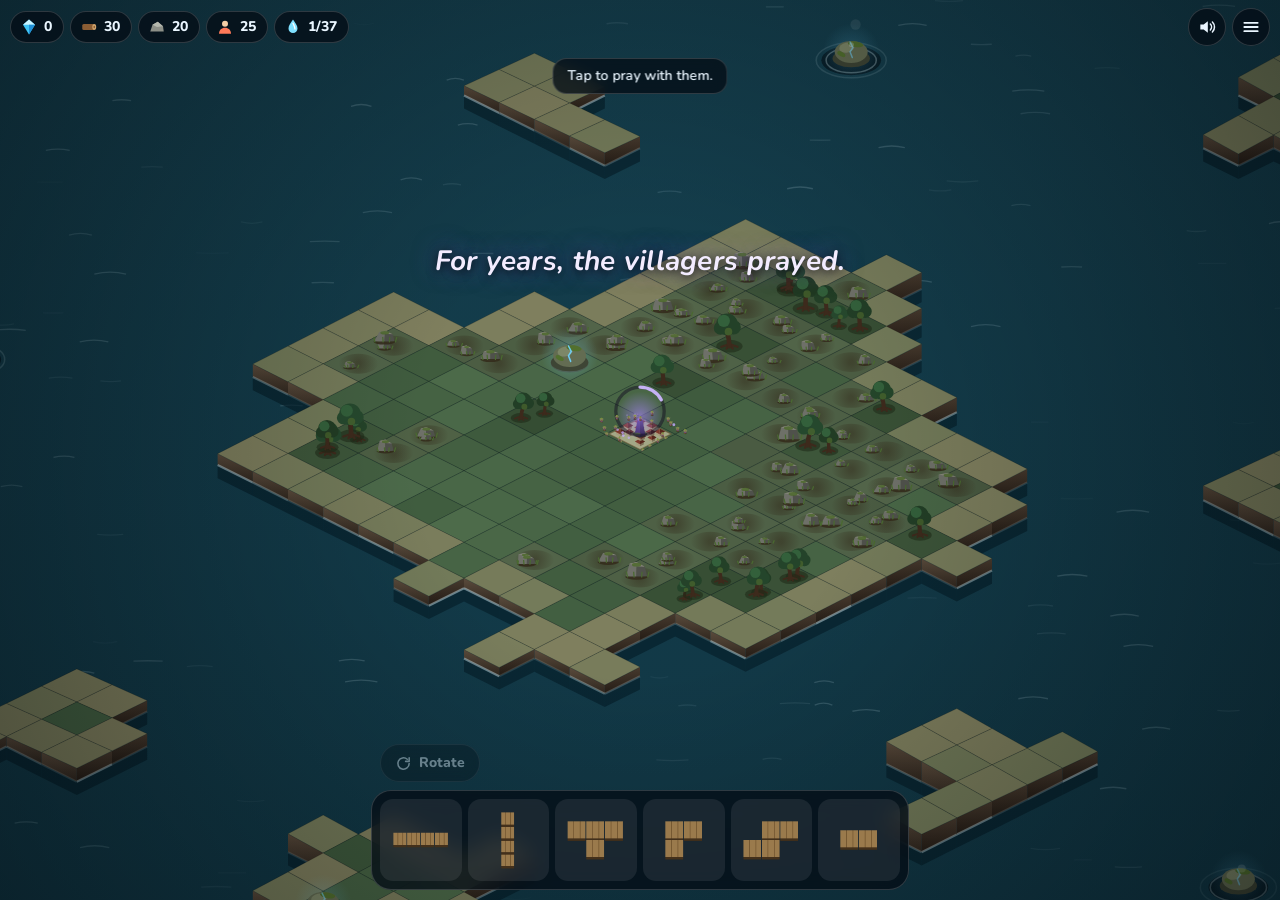
==== driftspan/index.html @ 03afd651 "Add Driftspan at /driftspan/ Adds the game as driftspan/index.html, a card on the hub, the matching " ====
<!DOCTYPE html>
<html lang="en">
<head>
<meta charset="utf-8">
<meta name="viewport" content="width=device-width, initial-scale=1, viewport-fit=cover">
<title>Driftspan</title>
<link rel="preconnect" href="https://fonts.googleapis.com">
<link rel="preconnect" href="https://fonts.gstatic.com" crossorigin>
<link href="https://fonts.googleapis.com/css2?family=Nunito:wght@600;800&display=swap" rel="stylesheet">
<style>
:root{
  --bg:#05121a;
  --glass:rgba(4,14,22,.78);
  --glass-edge:rgba(255,255,255,.16);
  --fg:#eaf6ff;
  --muted:#9fc0d3;
  --accent:#4fb3d6;
  --accent-ink:#04202f;
  --slot:rgba(255,255,255,.08);
  --player:#7448d6;
  box-sizing:border-box;
  padding-top:env(safe-area-inset-top,0px);
  padding-bottom:env(safe-area-inset-bottom,0px);
}
@media (prefers-color-scheme: dark){
  :root:not([data-theme="light"]){
    --bg:#071925;
    --glass:rgba(5,20,32,.74);
    --glass-edge:rgba(255,255,255,.14);
  }
}
:root[data-theme="dark"]{
  --bg:#071925;
  --glass:rgba(5,20,32,.74);
  --glass-edge:rgba(255,255,255,.14);
}
html{height:100%;scroll-padding-top:env(safe-area-inset-top,0px)}
body{
  margin:0;height:100%;background:var(--bg);color:var(--fg);
  font-family:'Nunito',system-ui,-apple-system,'Segoe UI',Roboto,sans-serif;
  font-weight:600;font-size:14px;line-height:1.3;
  overflow:hidden;overscroll-behavior:none;touch-action:none;
  -webkit-user-select:none;user-select:none;-webkit-touch-callout:none;
  -webkit-tap-highlight-color:transparent;
}
#cv{position:fixed;inset:0;width:100%;height:100%;display:block;touch-action:none}
button{font:inherit;color:inherit;cursor:pointer}
svg.ic{width:18px;height:18px;flex:none}

#hud{
  position:fixed;left:0;right:0;top:0;z-index:5;
  padding:calc(env(safe-area-inset-top,0px) + 8px) 10px 0;
  display:flex;gap:6px;align-items:center;pointer-events:none;
}
#hud>*{pointer-events:auto}
.pill{
  display:flex;align-items:center;gap:6px;padding:6px 11px 6px 9px;border-radius:999px;
  background:var(--glass);border:1px solid var(--glass-edge);
  -webkit-backdrop-filter:blur(8px);backdrop-filter:blur(8px);
  font-weight:800;font-variant-numeric:tabular-nums;
}
.spacer{flex:1}
.ib{
  width:38px;height:38px;border-radius:50%;display:grid;place-items:center;padding:0;
  background:var(--glass);border:1px solid var(--glass-edge);
  -webkit-backdrop-filter:blur(8px);backdrop-filter:blur(8px);
}
.ib svg{width:20px;height:20px}

#toast{
  position:fixed;left:50%;top:calc(env(safe-area-inset-top,0px) + 58px);transform:translateX(-50%) translateY(-4px);
  max-width:min(92vw,400px);text-align:center;z-index:6;
  background:var(--glass);border:1px solid var(--glass-edge);border-radius:14px;padding:8px 14px;
  -webkit-backdrop-filter:blur(8px);backdrop-filter:blur(8px);
  opacity:0;transition:opacity .25s,transform .25s;pointer-events:none;
}
#toast.show{opacity:1;transform:translateX(-50%) translateY(0)}
#narr{
  position:fixed;left:50%;top:27%;transform:translate(-50%,6px);width:min(90vw,560px);text-align:center;z-index:6;
  font-size:clamp(19px,4.6vw,28px);font-weight:700;font-style:italic;line-height:1.3;color:#f3ecff;letter-spacing:.01em;
  text-shadow:0 2px 10px rgba(0,0,0,.85),0 0 24px rgba(120,90,220,.55);
  opacity:0;transition:opacity 1s,transform 1s;pointer-events:none;
}
#narr.show{opacity:1;transform:translate(-50%,0)}

#tray{
  position:fixed;left:0;right:0;bottom:0;z-index:5;
  padding:8px 10px calc(env(safe-area-inset-bottom,0px) + 10px);
  display:flex;flex-direction:column;gap:8px;align-items:center;pointer-events:none;
}
#tray>*{pointer-events:auto}
#cmd,.pmenu{display:none;flex-wrap:wrap;justify-content:center;max-width:min(100%,560px);align-items:center;gap:8px;padding:6px 6px 6px 14px;border-radius:999px;
  background:var(--glass);border:1px solid var(--glass-edge);-webkit-backdrop-filter:blur(8px);backdrop-filter:blur(8px)}
#cmd.open,.pmenu.open{display:flex}
.pmenu{border-radius:22px}
.pmenu .who{font-weight:800;margin-right:2px}
.pmenu .btn.primary{background:var(--player);color:#fff}
.pmenu .btn.on{outline:2px solid var(--player)}
#cmd .who{font-weight:800;margin-right:2px}
#cmd .hp{width:54px;height:7px;border-radius:4px;background:rgba(255,255,255,.18);overflow:hidden}
#cmd .hp i{display:block;height:100%;width:100%;background:#7dff9a}
#over{position:fixed;inset:0;z-index:12;display:none;align-items:center;justify-content:center;background:rgba(2,10,16,.62)}
#over.open{display:flex}
#over .card{width:min(92vw,360px);background:#08161f;border:1px solid var(--glass-edge);border-radius:22px;padding:20px;text-align:center}
#over h2{margin:0 0 6px;font-size:22px;font-weight:800}
#over p{color:var(--muted);margin:0 0 16px}
#cmd .btn.primary{background:var(--player);color:#fff}
#actions{display:flex;gap:8px;width:min(100%,520px);justify-content:space-between}
.btn{
  display:inline-flex;align-items:center;gap:7px;padding:9px 14px;border-radius:999px;
  background:var(--glass);border:1px solid var(--glass-edge);font-weight:800;
  -webkit-backdrop-filter:blur(8px);backdrop-filter:blur(8px);
}
.btn.primary{background:var(--accent);color:var(--accent-ink);border-color:transparent}
.btn.dim{opacity:.55}
.btn[disabled]{opacity:.4;cursor:default}
.btn svg{width:17px;height:17px}
#slots{
  display:grid;grid-template-columns:repeat(6,1fr);gap:6px;width:min(100%,520px);padding:8px;
  background:var(--glass);border:1px solid var(--glass-edge);border-radius:20px;
  -webkit-backdrop-filter:blur(10px);backdrop-filter:blur(10px);
}
.slot{
  aspect-ratio:1;border-radius:13px;padding:0;position:relative;
  background:var(--slot);border:2px solid transparent;touch-action:none;
  transition:transform .12s,border-color .12s,background .12s;
}
.slot canvas{width:100%;height:100%;display:block;pointer-events:none}
.slot.sel{border-color:var(--accent);background:rgba(95,214,255,.18);transform:translateY(-4px)}

#menu{
  position:fixed;inset:0;z-index:10;display:none;align-items:center;justify-content:center;
  background:rgba(2,10,16,.58);-webkit-backdrop-filter:blur(4px);backdrop-filter:blur(4px);
}
#menu.open{display:flex}
#menu .card{
  width:min(92vw,380px);max-height:86vh;overflow:auto;touch-action:pan-y;
  background:#08161f;border:1px solid var(--glass-edge);border-radius:22px;padding:18px 18px 16px;
}
#menu h2{margin:0 0 2px;font-size:22px;font-weight:800}
#menu .sub{color:var(--muted);margin:0 0 14px}
#menu .row{display:flex;flex-direction:column;gap:6px;margin-bottom:14px}
#menu label{color:var(--muted)}
.seg{display:flex;gap:4px;background:rgba(255,255,255,.06);padding:3px;border-radius:12px}
.seg button{flex:1;border:0;background:transparent;padding:8px 6px;border-radius:9px;font-weight:800}
.seg button.on{background:var(--accent);color:var(--accent-ink)}
input[type=range]{width:100%;touch-action:pan-x;accent-color:var(--accent)}
#menu .tips{margin:2px 0 14px;color:var(--muted);font-weight:600}
#menu .btns{display:flex;gap:8px;justify-content:flex-end}
@media (prefers-reduced-motion: reduce){
  .slot,#toast,#narr{transition:none}
}
</style>
</head>
<body>
<canvas id="cv"></canvas>

<div id="hud">
  <div class="pill" title="Crystal power: each geyser crystal is worth 200">
    <svg class="ic" viewBox="0 0 24 24"><path d="M12 2l8 7-8 13L4 9z" fill="#3fc4f5"/><path d="M12 2l8 7h-16z" fill="#c9f4ff"/><path d="M12 9l8 0-8 13z" fill="#1f8fd6"/></svg>
    <span id="cNum">0</span>
  </div>
  <div class="pill" title="Wood">
    <svg class="ic" viewBox="0 0 24 24"><rect x="3" y="8" width="16" height="8" rx="2" fill="#8a5d34"/><ellipse cx="19" cy="12" rx="2.6" ry="4" fill="#d1a56d"/><ellipse cx="19" cy="12" rx="1" ry="1.6" fill="#8a5d34"/></svg>
    <span id="woodNum">0</span>
  </div>
  <div class="pill" title="Stone">
    <svg class="ic" viewBox="0 0 24 24"><path d="M3 18l3-9 7-4 7 6 1 7z" fill="#8d9088"/><path d="M6 9l7-4 7 6-8 1z" fill="#b5b8ae"/></svg>
    <span id="stoneNum">0</span>
  </div>
  <div class="pill" title="Villagers">
    <svg class="ic" viewBox="0 0 24 24"><circle cx="12" cy="7.5" r="4" fill="#f6cfa6"/><path d="M4 21c0-5 3.5-8 8-8s8 3 8 8z" fill="#ff7a59"/></svg>
    <span id="wNum">1</span>
  </div>
  <div class="pill" title="Geysers within reach">
    <svg class="ic" viewBox="0 0 24 24"><path d="M12 2c3.2 5 6 8 6 12a6 6 0 01-12 0c0-4 2.8-7 6-12z" fill="#7fe0ff"/><path d="M12 7c1.4 3 2.6 5 2.6 7.5" stroke="#ffffff" stroke-width="1.8" fill="none" stroke-linecap="round"/></svg>
    <span id="iNum">0/0</span>
  </div>
  <div class="spacer"></div>
  <button class="ib" id="sndBtn" aria-label="Sound"></button>
  <button class="ib" id="menuBtn" aria-label="Menu"><svg viewBox="0 0 24 24"><path d="M4 7h16M4 12h16M4 17h16" stroke="currentColor" stroke-width="2.2" stroke-linecap="round" fill="none"/></svg></button>
</div>

<div id="toast"></div>
<div id="narr"></div>

<div id="tray">
  <div id="cmd"><span class="who" id="cmdWho">The Protector</span><span id="cmdHp" class="hp"><i></i></span>
    <button class="btn primary" id="cmdCollect">Collect crystal</button>
    <button class="btn" id="cmdTemple">Build temple</button>
    <button class="btn" id="cmdClose" aria-label="Close">Done</button>
  </div>
  <div id="vmenu" class="pmenu"><span class="who">Village</span>
    <button class="btn primary" id="buildSA">Swamp Automaton
      <svg viewBox="0 0 24 24"><path d="M12 2l8 7-8 13L4 9z" fill="#04202f" opacity=".85"/></svg>
      <span>400</span>
    </button>
    <button class="btn" id="hireBtn">
      Grow village
      <svg viewBox="0 0 24 24"><path d="M12 2l8 7-8 13L4 9z" fill="#04202f" opacity=".85"/></svg>
      <span id="hireCost">10</span>
    </button>
    <button class="btn" id="vClose">Done</button>
  </div>
  <div id="amenu" class="pmenu"><span class="who" id="aWho">Swamp Automaton</span>
    <button class="btn" id="aWood">Cut trees</button>
    <button class="btn" id="aStone">Mine rock</button>
    <button class="btn" id="aCrystal">Mine crystals</button>
    <button class="btn" id="aStop">Stop</button>
    <button class="btn" id="aClose">Done</button>
  </div>
  <div id="actions">
    <button class="btn" id="rotBtn" disabled>
      <svg viewBox="0 0 24 24"><path d="M20 12a8 8 0 11-2.7-6" fill="none" stroke="currentColor" stroke-width="2.2" stroke-linecap="round"/><path d="M20 4v5h-5" fill="none" stroke="currentColor" stroke-width="2.2" stroke-linecap="round" stroke-linejoin="round"/></svg>
      Rotate
    </button>

  </div>
  <div id="slots">
    <button class="slot" data-i="0" aria-label="Bridge piece 1"><canvas width="96" height="96"></canvas></button>
    <button class="slot" data-i="1" aria-label="Bridge piece 2"><canvas width="96" height="96"></canvas></button>
    <button class="slot" data-i="2" aria-label="Bridge piece 3"><canvas width="96" height="96"></canvas></button>
    <button class="slot" data-i="3" aria-label="Bridge piece 4"><canvas width="96" height="96"></canvas></button>
    <button class="slot" data-i="4" aria-label="Bridge piece 5"><canvas width="96" height="96"></canvas></button>
    <button class="slot" data-i="5" aria-label="Bridge piece 6"><canvas width="96" height="96"></canvas></button>
  </div>
</div>

<div id="over"><div class="card"><h2>The Protector has fallen</h2><p>Without their giant, the little village drifts on alone.</p><button class="btn primary" id="overNew">New map</button></div></div>

<div id="menu">
  <div class="card">
    <h2>Driftspan</h2>
    <p class="sub">Working title. A giant guards a tiny village on drifting land.</p>
    <div class="row"><label>Theme</label>
      <div class="seg" id="segTheme"><button data-v="ocean">Ocean</button><button data-v="ice">Ice</button></div>
    </div>
    <div class="row"><label>Bridge decay</label>
      <div class="seg" id="segDecay"><button data-v="off">Off</button><button data-v="gentle">Gentle</button><button data-v="lively">Lively</button></div>
    </div>
    <div class="row"><label>Ambience volume</label><input type="range" id="rAmb" min="0" max="100"></div>
    <div class="row"><label>Effects volume</label><input type="range" id="rSfx" min="0" max="100"></div>
    <p class="tips">Tap The Protector to select him, then tap ground or bridge to walk him there. He commands the tiny villagers: drag bridge pieces within his reach and they build them plank by plank, each plank costing 3 wood and 2 stone. If he falls into the sea he is hurt; lose all his health and he is gone. An island is only yours once a temple stands on it, and a temple can only be raised on the island where the villagers live. Drag a piece onto open water so it touches an island you own, or bridges leading off one. Geysers burst up from the sea; a bridge next to one lets workers collect. Planks on a route from home to a geyser stay in repair. Planks off a route start to crack after about a minute and fall after about five, unless you build onto them; tap a cracked plank to mend it for 100 crystal power. Pinch or scroll to zoom, drag to look around. The game opens with the villagers praying at their obelisk until a Protector rises from the swamp (tap to pray with them). Every geyser starts sealed under stone: stand The Protector beside one and choose Bust open geyser (or press E) and he smashes it free with his spiked club; only then can anyone harvest it. The home geyser is his alone: choose Collect crystal, then carry it back to the village. Each crystal is worth 200 crystal power. Automatons can also be ordered to Mine crystals from any geyser they can reach. Tap the village to build a Swamp Automaton for 400. The villagers bolt it together and three of them crew it; tap it and order it to cut trees or mine rock on land you own. Chopped trees grow back from their stumps; quarried stone is gone for good. Desktop: WASD or the arrow keys walk The Protector, R rotates, 1-6 pick a piece.</p>
    <div class="btns"><button class="btn" id="newMap">New map</button><button class="btn primary" id="closeMenu">Done</button></div>
  </div>
</div>

<script>
(()=>{
'use strict';

/* ============================================================
   Constants & helpers
   ============================================================ */
const TW=64, TH=32, LH=14, BH=11, MW=96, MH=96, NSLOT=6, MAXW=154, LIFT=56;
const DIRS=[[1,0],[-1,0],[0,1],[0,-1]];
const clamp=(v,a,b)=>Math.max(a,Math.min(b,v));
const lerp=(a,b,t)=>a+(b-a)*t;
const rnd=(a,b)=>a+Math.random()*(b-a);
const idx=(x,y)=>y*MW+x;
const inB=(x,y)=>x>=0&&y>=0&&x<MW&&y<MH;
const $=id=>document.getElementById(id);

function mulberry32(a){return function(){a|=0;a=a+0x6D2B79F5|0;let t=Math.imul(a^a>>>15,1|a);t=t+Math.imul(t^t>>>7,61|t)^t;return((t^t>>>14)>>>0)/4294967296;};}
function hash(x,y,s){let h=(Math.imul(x+1,374761393)+Math.imul(y+7,668265263)+Math.imul((s|0)+13,2147483629))|0;h=Math.imul(h^(h>>>13),1274126177);h^=h>>>16;return(h>>>0)/4294967296;}

const hexCache={};
function hex(c){if(hexCache[c])return hexCache[c];if(c[0]==='r'){const m=c.match(/\d+/g);return(hexCache[c]=[+m[0],+m[1],+m[2]]);}const n=parseInt(c.slice(1),16);return(hexCache[c]=[(n>>16)&255,(n>>8)&255,n&255]);}
function mixc(a,b,t){const A=hex(a),B=hex(b);return 'rgb('+Math.round(lerp(A[0],B[0],t))+','+Math.round(lerp(A[1],B[1],t))+','+Math.round(lerp(A[2],B[2],t))+')';}

const store={
  get(k,d){try{const v=localStorage.getItem('driftspan:'+k);return v===null?d:JSON.parse(v);}catch(e){return d;}},
  set(k,v){try{localStorage.setItem('driftspan:'+k,JSON.stringify(v));}catch(e){}}
};

/* ============================================================
   Themes (pure data: add a theme by adding an entry here)
   ============================================================ */
const THEMES={
  ocean:{
    id:'ocean',
    bg:['#0a1d28','#03090e'],
    water:['#1a4a5a','#0d2f3c'], slab:['#0c3242','#051821'],
    waves:'wave', waveColor:'190,220,230', foam:'200,225,232', hint:'200,225,232',
    landA:'#4d6b4a', landB:'#3e5a3d', shore:'#8c8463', grid:'rgba(0,0,0,.16)',
    cliffL:'#5a4b3c', cliffLd:'#2f261e', cliffR:'#473a2e', cliffRd:'#241c15',
    deep:'rgba(6,30,40,.65)',
    bridge:'#9a7a4c', bridgeDark:'#5f4628', bridgeSide:'#43301b', rope:'#b9ae92',
    worker:'#7d5d36', accent:'#7f9a3f', skin:'#b39a74',
    crystal:['#d9fcff','#58d6ff','#1f8fd6'], glow:'110,210,255', jet:'210,236,245', hole:'rgba(2,14,22,.6)',
    hutWall:'#a99a7c', hutWallD:'#7c6f57', roof:'#7d3a2c', roofD:'#56261c',
    decor:'tree', leaf:'#264a2e', leaf2:'#33603b', trunk:'#3d2a1c',
    whale:true, decayMul:1,
    audio:{wind:.10,windF:420,whistle:.016,water:.10,
      call:{wave:'sine',fMin:150,fMax:380,peak:.16,dur:[1.8,3.6],gap:[34,70],lp:1100},
      creak:'wood'}
  },
  ice:{
    id:'ice',
    bg:['#3a4a56','#121a21'],
    water:['#7f98a6','#5b7584'], slab:['#4b6575','#273a46'],
    waves:'crack', waveColor:'40,62,78', foam:'205,220,228', hint:'20,40,55',
    landA:'#c3cfd6', landB:'#b2c0c9', shore:'#93a7b4', grid:'rgba(30,50,65,.18)',
    cliffL:'#7e98a8', cliffLd:'#4a6474', cliffR:'#6a8494', cliffRd:'#3a5262',
    deep:'rgba(60,85,100,.6)',
    bridge:'#7a5c42', bridgeDark:'#4a3727', bridgeSide:'#33251a', rope:'#cfc8b8',
    worker:'#7d5d36', accent:'#7f9a3f', skin:'#b39a74',
    crystal:['#ffe8ff','#e07bff','#9440d8'], glow:'232,150,255', jet:'250,238,255', hole:'rgba(40,100,150,.5)',
    hutWall:'#a2815d', hutWallD:'#7c5f42', roof:'#f2f8fb', roofD:'#c5dbe8',
    decor:'pine', leaf:'#2f7d74', leaf2:'#eef7fb', trunk:'#6b4a33',
    whale:false, decayMul:.7,
    audio:{wind:.17,windF:700,whistle:.04,water:.015,
      call:{wave:'triangle',fMin:46,fMax:96,peak:.22,dur:[3,5.5],gap:[28,60],lp:320},
      creak:'crack'}
  }
};

/* ============================================================
   Settings
   ============================================================ */
const S={
  theme:store.get('theme','ocean'),
  decay:store.get('decay','gentle'),
  amb:store.get('amb',.8),
  sfx:store.get('sfx',.8),
  muted:store.get('muted',false)
};
if(!THEMES[S.theme])S.theme='ocean';
if(['off','gentle','lively'].indexOf(S.decay)<0)S.decay='gentle';
let T=THEMES[S.theme];

/* ============================================================
   Audio
   ============================================================ */
const AU={
  ctx:null, ok:false, last:{},
  init(){
    if(this.ctx){ if(this.ctx.state==='suspended'){try{this.ctx.resume();}catch(e){}} return; }
    const AC=window.AudioContext||window.webkitAudioContext; if(!AC)return;
    try{
      const c=this.ctx=new AC();
      this.master=c.createGain(); this.master.gain.value=S.muted?0:1; this.master.connect(c.destination);
      const comp=c.createDynamicsCompressor(); comp.threshold.value=-16; comp.ratio.value=4; comp.connect(this.master);
      this.out=comp;
      this.verbIn=c.createGain(); this.verbIn.gain.value=1;
      this.verb=c.createConvolver(); this.verb.buffer=this.impulse(3.2,2.6);
      const vg=c.createGain(); vg.gain.value=.7; this.verbIn.connect(this.verb); this.verb.connect(vg); vg.connect(this.out);
      this.amb=c.createGain(); this.amb.gain.value=S.amb; this.amb.connect(this.out);
      const as=c.createGain(); as.gain.value=.3; this.amb.connect(as); as.connect(this.verbIn);
      this.sfx=c.createGain(); this.sfx.gain.value=S.sfx; this.sfx.connect(this.out);
      this.sfxW=c.createGain(); this.sfxW.gain.value=S.sfx; this.sfxW.connect(this.verbIn);
      this.callOut=c.createGain(); this.callOut.gain.value=1; this.callOut.connect(this.amb);
      const wb=c.createGain(); wb.gain.value=1.1; this.callOut.connect(wb); wb.connect(this.verbIn);
      this.noiseBuf=this.makeNoise();
      this.buildAmbience();
      this.ok=true;
      this.applyTheme();
      this.gustLoop();
    }catch(e){ console.warn('audio init failed',e); this.ok=false; }
  },
  impulse(sec,decay){const c=this.ctx,len=Math.floor(c.sampleRate*sec),b=c.createBuffer(2,len,c.sampleRate);for(let ch=0;ch<2;ch++){const d=b.getChannelData(ch);for(let i=0;i<len;i++)d[i]=(Math.random()*2-1)*Math.pow(1-i/len,decay);}return b;},
  makeNoise(){const c=this.ctx,len=Math.floor(c.sampleRate*3),b=c.createBuffer(1,len,c.sampleRate),d=b.getChannelData(0);for(let i=0;i<len;i++)d[i]=Math.random()*2-1;return b;},
  noiseSrc(){const s=this.ctx.createBufferSource();s.buffer=this.noiseBuf;s.loop=true;s.start(0,Math.random()*2);return s;},
  lfo(rate,param){const c=this.ctx,o=c.createOscillator(),g=c.createGain();o.frequency.value=rate;g.gain.value=0;o.connect(g);g.connect(param);o.start();return g;},
  buildAmbience(){
    const c=this.ctx;
    const nL=this.noiseSrc(), fL=c.createBiquadFilter(); fL.type='bandpass'; fL.frequency.value=420; fL.Q.value=.7;
    const gL=c.createGain(); gL.gain.value=0; const gust=c.createGain(); gust.gain.value=1;
    nL.connect(fL); fL.connect(gL); gL.connect(gust);
    let pan=null; if(c.createStereoPanner){pan=c.createStereoPanner(); gust.connect(pan); pan.connect(this.amb);} else gust.connect(this.amb);
    const nH=this.noiseSrc(), fH=c.createBiquadFilter(); fH.type='bandpass'; fH.frequency.value=1500; fH.Q.value=9;
    const gH=c.createGain(); gH.gain.value=0; nH.connect(fH); fH.connect(gH); gH.connect(this.amb);
    const nW=this.noiseSrc(), fW=c.createBiquadFilter(); fW.type='lowpass'; fW.frequency.value=650;
    const gW=c.createGain(); gW.gain.value=0; nW.connect(fW); fW.connect(gW); gW.connect(this.amb);
    this.w={fL,gL,gust,fH,gH,gW,
      fLd:this.lfo(.07,fL.frequency), gLd:this.lfo(.11,gL.gain),
      fHd:this.lfo(.09,fH.frequency), gHd:this.lfo(.06,gH.gain),
      gWd:this.lfo(.21,gW.gain)};
    if(pan){const pl=this.lfo(.05,pan.pan);pl.gain.value=.5;}
  },
  applyTheme(){
    if(!this.ok)return; const a=T.audio,t=this.ctx.currentTime,w=this.w;
    w.gL.gain.setTargetAtTime(a.wind,t,1.5); w.gLd.gain.setTargetAtTime(a.wind*.55,t,1.5);
    w.fL.frequency.setTargetAtTime(a.windF,t,1.5); w.fLd.gain.setTargetAtTime(a.windF*.5,t,1.5);
    w.gH.gain.setTargetAtTime(a.whistle,t,1.5); w.gHd.gain.setTargetAtTime(a.whistle*.7,t,1.5); w.fHd.gain.setTargetAtTime(500,t,1.5);
    w.gW.gain.setTargetAtTime(a.water,t,1.5); w.gWd.gain.setTargetAtTime(a.water*.6,t,1.5);
  },
  gustLoop(){
    if(!this.ok)return; const t=this.ctx.currentTime,g=this.w.gust.gain;
    g.cancelScheduledValues(t); g.setTargetAtTime(1.4+Math.random()*1.3,t,1.4); g.setTargetAtTime(1,t+3+Math.random()*3,2);
    setTimeout(()=>this.gustLoop(),(7+Math.random()*9)*1000);
  },
  setVolumes(){ if(!this.ok)return; const t=this.ctx.currentTime; this.amb.gain.setTargetAtTime(S.amb,t,.1); this.sfx.gain.setTargetAtTime(S.sfx,t,.1); this.sfxW.gain.setTargetAtTime(S.sfx,t,.1); },
  setMuted(m){ if(!this.ok)return; this.master.gain.setTargetAtTime(m?0:1,this.ctx.currentTime,.08); },
  can(name,gap){const n=performance.now();if(this.last[name]&&n-this.last[name]<gap)return false;this.last[name]=n;return true;},
  route(n,wet,pan){
    const c=this.ctx; let tail=n;
    if(pan&&c.createStereoPanner){const p=c.createStereoPanner();p.pan.value=clamp(pan,-1,1);n.connect(p);tail=p;}
    tail.connect(this.sfx);
    if(wet>0){const w=c.createGain();w.gain.value=wet;tail.connect(w);w.connect(this.sfxW);}
  },
  tone(f,dur,o){
    if(!this.ok||S.muted)return; o=o||{};
    const c=this.ctx,t=c.currentTime+(o.delay||0),vol=o.vol==null?.1:o.vol;
    const osc=c.createOscillator(); osc.type=o.type||'sine'; osc.frequency.setValueAtTime(f,t);
    if(o.glide)osc.frequency.exponentialRampToValueAtTime(Math.max(20,f*o.glide),t+dur);
    const g=c.createGain(); g.gain.setValueAtTime(.0001,t); g.gain.linearRampToValueAtTime(vol,t+(o.attack||.005)); g.gain.exponentialRampToValueAtTime(.0001,t+dur);
    osc.connect(g);
    if(o.partial){const o2=c.createOscillator(),g2=c.createGain();o2.frequency.setValueAtTime(f*2.76,t);g2.gain.value=o.partial;o2.connect(g2);g2.connect(g);o2.start(t);o2.stop(t+dur+.05);}
    this.route(g,o.wet==null?.3:o.wet,o.pan||0); osc.start(t); osc.stop(t+dur+.05);
  },
  burst(o){
    if(!this.ok||S.muted)return;
    const c=this.ctx,t=c.currentTime+(o.delay||0),dur=o.dur||.2,fr=o.freq||800;
    const s=c.createBufferSource(); s.buffer=this.noiseBuf;
    const f=c.createBiquadFilter(); f.type=o.type||'lowpass'; f.frequency.setValueAtTime(fr,t);
    if(o.sweep)f.frequency.exponentialRampToValueAtTime(Math.max(40,fr*o.sweep),t+dur);
    f.Q.value=o.q||.8;
    const g=c.createGain(); g.gain.setValueAtTime(.0001,t); g.gain.linearRampToValueAtTime(o.vol||.1,t+Math.min(.02,dur*.2)); g.gain.exponentialRampToValueAtTime(.0001,t+dur);
    s.connect(f); f.connect(g); this.route(g,o.wet==null?.2:o.wet,o.pan||0); s.start(t,Math.random()*2); s.stop(t+dur+.05);
  },
  creak(pan,vol){
    if(!this.ok||S.muted||!this.can('creak',160))return; vol=vol||.12;
    if(T.audio.creak==='crack'){
      this.burst({dur:.05,freq:3200,type:'highpass',vol:vol*1.1,wet:.3,pan});
      this.tone(1900,.09,{type:'triangle',vol:vol*.6,glide:.35,pan,wet:.3});
      this.tone(520,.35,{type:'sawtooth',vol:vol*.25,glide:.7,pan,wet:.3,delay:.05});
      return;
    }
    const c=this.ctx,t=c.currentTime,dur=.35+Math.random()*.5;
    const o=c.createOscillator(); o.type='sawtooth'; const f=55+Math.random()*60; o.frequency.setValueAtTime(f,t);
    for(let k=1;k<=6;k++)o.frequency.linearRampToValueAtTime(f*(.7+Math.random()*.9),t+dur*k/6);
    const am=c.createGain(); am.gain.value=.5;
    const lf=c.createOscillator(),lg=c.createGain(); lf.type='square'; lf.frequency.value=14+Math.random()*26; lg.gain.value=.5; lf.connect(lg); lg.connect(am.gain);
    const bp=c.createBiquadFilter(); bp.type='bandpass'; bp.frequency.value=300+Math.random()*500; bp.Q.value=5+Math.random()*5;
    const env=c.createGain(); env.gain.setValueAtTime(.0001,t); env.gain.linearRampToValueAtTime(vol,t+dur*.2); env.gain.linearRampToValueAtTime(.0001,t+dur);
    o.connect(am); am.connect(bp); bp.connect(env); this.route(env,.25,pan);
    o.start(t); lf.start(t); o.stop(t+dur+.05); lf.stop(t+dur+.05);
  },
  snap(pan){
    this.burst({dur:.28,freq:1500,type:'bandpass',q:1.2,vol:.2,pan});
    this.tone(210,.22,{type:'sawtooth',vol:.07,glide:.5,pan});
    this.burst({dur:.7,freq:2400,type:'bandpass',q:.6,sweep:.2,vol:.13,wet:.4,delay:.32,pan});
  },
  geyser(pan,vol){ if(!this.ok||S.muted||!this.can('geyser',300))return; this.burst({dur:1.1,freq:500,type:'bandpass',q:.7,sweep:3,vol:vol||.07,wet:.4,pan}); this.tone(110,.9,{type:'sine',vol:(vol||.07)*.7,glide:1.6,wet:.3,pan}); },
  /* swamp robot voice: iron clanks, squelching feet, wet servos, steam, bubbling bleeps */
  clank(pan,vol){vol=vol||.07;this.tone(1180+Math.random()*300,.18,{type:'triangle',vol,partial:.5,wet:.35,pan});this.burst({dur:.05,freq:2600,type:'bandpass',q:2,vol:vol*.8,pan});},
  saStep(pan){if(!this.ok||S.muted)return;this.tone(62,.28,{vol:.2,glide:.55,wet:.15,pan});this.clank(pan,.045);
    this.burst({dur:.22,freq:520,type:'lowpass',sweep:.3,vol:.08,pan,delay:.04});this.tone(170+Math.random()*40,.12,{vol:.05,glide:.4,pan,delay:.07});},
  servo(pan){if(!this.ok||S.muted||!this.can('servo',200))return;this.tone(150,.32,{type:'sawtooth',vol:.045,glide:2.1,pan,wet:.2});this.tone(300,.18,{type:'square',vol:.02,glide:1.5,pan,delay:.06});},
  saSaw(pan){if(!this.ok||S.muted)return;this.tone(95,.3,{type:'sawtooth',vol:.06,glide:1.15,pan,wet:.15});this.burst({dur:.3,freq:3400,type:'bandpass',q:3,vol:.05,pan});this.tone(720,.12,{type:'square',vol:.012,glide:.8,pan});},
  saDrill(pan){if(!this.ok||S.muted)return;this.clank(pan,.07);this.burst({dur:.16,freq:900,type:'bandpass',q:1.2,vol:.09,pan,delay:.02});this.tone(70,.14,{vol:.12,glide:.6,pan});},
  saHiss(pan){if(!this.ok||S.muted)return;this.burst({dur:.9,freq:5200,type:'highpass',vol:.07,wet:.3,pan});for(let k=0;k<3;k++)this.tone(90+Math.random()*60,.16,{vol:.06,glide:1.8,pan,delay:.2+k*.13});this.clank(pan,.05);},
  saIdle(pan){if(!this.ok||S.muted)return;const n=[523,392,659,440];for(let k=0;k<2+(Math.random()*2|0);k++)this.tone(n[(Math.random()*4)|0],.09,{type:'square',vol:.018,pan,delay:k*.11,wet:.25});this.tone(80,.3,{vol:.05,glide:1.7,pan,delay:.3});},
  saBoot(pan){if(!this.ok||S.muted)return;this.tone(70,1.1,{type:'sawtooth',vol:.06,glide:6,pan,wet:.3});this.tone(660,.12,{type:'square',vol:.025,pan,delay:1});this.tone(880,.16,{type:'square',vol:.025,pan,delay:1.12});this.saHiss(pan);},
  timber(pan){this.creak(pan,.14);this.tone(110,.5,{vol:.16,glide:.5,pan,delay:.35});this.burst({dur:.5,freq:700,vol:.1,pan,delay:.38});},
  chant(f){ if(!this.ok||S.muted||!this.can('chant',300))return; const b=[98,110,123,147][(Math.random()*4)|0]; this.tone(b,1.5,{type:'triangle',vol:.03+.05*f,attack:.35,wet:.6}); this.tone(b*1.5,1.5,{type:'sine',vol:.02+.035*f,attack:.45,wet:.6}); },
  rise(){ if(!this.ok||S.muted)return; this.tone(55,2.6,{type:'sawtooth',vol:.11,glide:.5,attack:.1,wet:.5}); this.burst({dur:2,freq:280,type:'lowpass',vol:.3,wet:.5}); this.tone(82,2,{type:'sine',vol:.16,glide:.6,wet:.45,delay:.25}); this.tone(41,1.6,{type:'square',vol:.04,glide:.8,wet:.4,delay:1.4}); },
  smash(pan){ if(!this.ok||S.muted)return; this.tone(68,.4,{vol:.3,glide:.4,wet:.2,pan}); this.burst({dur:.28,freq:650,type:'lowpass',vol:.3,wet:.25,pan}); this.burst({dur:.14,freq:2600,type:'bandpass',vol:.09,delay:.03,pan}); },
  unseal(pan){ if(!this.ok||S.muted)return; this.burst({dur:1.8,freq:600,type:'bandpass',q:.6,sweep:4,vol:.22,wet:.5,pan}); this.tone(90,1.3,{type:'sine',vol:.14,glide:1.8,wet:.4,pan}); this.tone(990,.8,{type:'triangle',vol:.05,delay:.3,wet:.5}); },
  thunk(){ this.tone(150,.2,{vol:.24,glide:.4,wet:.15}); this.burst({dur:.08,freq:900,vol:.08}); this.tone(540,.06,{type:'triangle',vol:.05,delay:.01}); },
  tink(pan){ if(!this.can('tink',70))return; const n=[784,880,988,1175,1319,1568]; this.tone(n[Math.floor(Math.random()*n.length)],.5,{vol:.045,partial:.35,wet:.45,pan}); },
  chime(big){ if(!this.can('chime',180)&&!big)return; this.tone(660,.5,{type:'triangle',vol:.07}); this.tone(990,.7,{type:'triangle',vol:.07,delay:.09}); if(big)this.tone(1320,.9,{type:'triangle',vol:.07,delay:.2}); },
  link(){ [523,659,784,1047].forEach((f,i)=>this.tone(f,.8,{type:'triangle',vol:.07,delay:i*.11,wet:.5})); },
  bonk(){ this.tone(120,.16,{type:'triangle',vol:.1,glide:.7}); },
  select(){ this.tone(520,.08,{type:'triangle',vol:.04,wet:.1}); },
  rot(){ this.tone(700,.06,{type:'triangle',vol:.04,wet:.1}); },
  mend(){ [0,.11,.22].forEach(d=>{this.tone(880,.08,{type:'square',vol:.03,delay:d,wet:.1});this.burst({dur:.05,freq:1800,type:'bandpass',vol:.05,delay:d});}); },
  call(){
    if(!this.ok||S.muted)return;
    const c=this.ctx,A=T.audio.call; let t=c.currentTime+.1; const count=2+Math.floor(Math.random()*3);
    const lp=c.createBiquadFilter(); lp.type='lowpass'; lp.frequency.value=A.lp;
    const bus=c.createGain(); lp.connect(bus);
    if(c.createStereoPanner){const p=c.createStereoPanner();p.pan.value=Math.random()*1.4-.7;bus.connect(p);p.connect(this.callOut);} else bus.connect(this.callOut);
    for(let i=0;i<count;i++){
      const dur=lerp(A.dur[0],A.dur[1],Math.random()), f0=lerp(A.fMin,A.fMax,Math.random()), f1=f0*(.55+Math.random());
      const o=c.createOscillator(); o.type=A.wave; o.frequency.setValueAtTime(f0,t);
      o.frequency.exponentialRampToValueAtTime(Math.max(20,f1),t+dur*.55); o.frequency.exponentialRampToValueAtTime(Math.max(20,f0*.8),t+dur);
      const vib=c.createOscillator(),vg=c.createGain(); vib.frequency.value=4+Math.random()*3; vg.gain.value=f0*.015; vib.connect(vg); vg.connect(o.frequency);
      const o2=c.createOscillator(),g2=c.createGain(); o2.type='sine'; o2.frequency.setValueAtTime(f0*2,t);
      o2.frequency.exponentialRampToValueAtTime(Math.max(20,f1*2),t+dur*.55); o2.frequency.exponentialRampToValueAtTime(Math.max(20,f0*1.6),t+dur); g2.gain.value=.3;
      const env=c.createGain(); env.gain.setValueAtTime(.0001,t); env.gain.linearRampToValueAtTime(A.peak,t+dur*.3); env.gain.linearRampToValueAtTime(.0001,t+dur);
      o.connect(env); o2.connect(g2); g2.connect(env); env.connect(lp);
      [o,o2,vib].forEach(nd=>{nd.start(t);nd.stop(t+dur+.1);});
      t+=dur*.72+Math.random()*.5;
    }
  }
};

/* ============================================================
   Pieces (Tetris-style bridge shapes)
   ============================================================ */
const SHAPES={
  I4:[[0,0],[1,0],[2,0],[3,0]], I3:[[0,0],[1,0],[2,0]], I2:[[0,0],[1,0]], I1:[[0,0]],
  O:[[0,0],[1,0],[0,1],[1,1]], T:[[0,0],[1,0],[2,0],[1,1]],
  L:[[0,0],[0,1],[0,2],[1,2]], J:[[1,0],[1,1],[1,2],[0,2]],
  S:[[1,0],[2,0],[0,1],[1,1]], Z:[[0,0],[1,0],[1,1],[2,1]], C3:[[0,0],[0,1],[1,1]]
};
const WTS={I4:3,I3:3,I2:2,I1:.6,O:1,T:2,L:3,J:3,S:1.5,Z:1.5,C3:2};
function normalize(cells){let mx=1e9,my=1e9;for(const c of cells){mx=Math.min(mx,c[0]);my=Math.min(my,c[1]);}return cells.map(c=>[c[0]-mx,c[1]-my]);}
function rot(cells){return normalize(cells.map(c=>[-c[1],c[0]]));}
function bounds(cells){let w=0,h=0;for(const c of cells){w=Math.max(w,c[0]+1);h=Math.max(h,c[1]+1);}return{w,h};}
function mkPiece(key){let cells=SHAPES[key].map(c=>c.slice());for(let r=Math.floor(Math.random()*4);r>0;r--)cells=rot(cells);return{key,cells:normalize(cells)};}
function randPiece(){let tot=0;for(const k in WTS)tot+=WTS[k];let r=Math.random()*tot;for(const k in WTS){r-=WTS[k];if(r<=0)return mkPiece(k);}return mkPiece('I3');}

/* ============================================================
   World state
   ============================================================ */
let land,isl,bridges,net,geyserAt,islands,geysers,workers,falling,parts,ripples,texts,whale,home;
let tray=[],sel=null,ghost=null,lastPtr=null,selP=false,placingTemple=false,templeGhost=null,temples=[],ownNet=null,autos=[],selA=null,vOpen=false,houses=[],plans=new Map(),prot=null,gameOver=false;
const REACH=9,VS=.3;
const PLAYER='#7448d6',PLAYER_D='#46278f';
const onTempleAt=(x,y)=>temples.some(t=>x>=t.x&&x<=t.x+1&&y>=t.y&&y<=t.y+1);
/* temples may only rise on an island with a villager dwelling: the little village where they live */
function villagersOn(id){return id>=0&&id===isl[home.idx];}
function protIsl(){if(!prot)return -1;const c=prot.cell;return land[c]?isl[c]:-1;}
const CP=200,SA_COST=400,MEND_COST=100,SA_CAP=10,PLANK_WOOD=3,PLANK_STONE=2,TREE_STOCK=10,ROCK_STOCK=40,REGROW=150;
let seenSA=false,seenCarry=false,seenBust=false,summon=null,wood=0,stone=0,seenWood=false,res=new Float32Array(MW*MH),harv=new Uint8Array(MW*MH),regrow=new Float32Array(MW*MH),resv=new Uint8Array(MW*MH),stumps=[];
let crystals=0,collected=0,linkedCount=0,time=0,gust=0,gustT=0,gustTarget=0,gustCreakT=0,whaleT=10,stage=0,seenCrack=false,seenFall=false;
let cellCol=[],decor=new Uint8Array(MW*MH),ess=new Uint8Array(MW*MH);
let VW=0,VH=0,DPR=1;
const cam={x:0,y:0,z:1};
const waves=[];
for(let i=0;i<2000;i++)waves.push({x:rnd(.3,MW-.3),y:rnd(.3,MH-.3),len:rnd(14,30),sp:rnd(.6,1.4),ph:rnd(0,6.28),ang:rnd(-1,1)});

const isLand=(x,y)=>inB(x,y)&&land[idx(x,y)]===1;
const isSolid=(x,y)=>inB(x,y)&&(land[idx(x,y)]===1||bridges[idx(x,y)]!==null);
const passable=i=>land[i]===1||bridges[i]!==null;

function blobCells(n,rng){
  const set=new Set(['0,0']),arr=[[0,0]];
  while(arr.length<n){
    const c=arr[Math.floor(rng()*arr.length)],d=DIRS[Math.floor(rng()*4)],x=c[0]+d[0],y=c[1]+d[1],k=x+','+y;
    if(set.has(k))continue; set.add(k); arr.push([x,y]);
  }
  for(let pass=0;pass<2;pass++){
    let x0=1e9,x1=-1e9,y0=1e9,y1=-1e9; for(const c of arr){x0=Math.min(x0,c[0]);x1=Math.max(x1,c[0]);y0=Math.min(y0,c[1]);y1=Math.max(y1,c[1]);}
    const add=[];
    for(let y=y0-1;y<=y1+1;y++)for(let x=x0-1;x<=x1+1;x++){
      if(set.has(x+','+y))continue;
      let n4=0; for(const d of DIRS)if(set.has((x+d[0])+','+(y+d[1])))n4++;
      if(n4>=3)add.push([x,y]);
    }
    for(const c of add){set.add(c[0]+','+c[1]);arr.push(c);}
  }
  return arr;
}
function newGame(seed){
  const rng=mulberry32(seed);
  land=new Uint8Array(MW*MH); isl=new Int16Array(MW*MH).fill(-1); bridges=new Array(MW*MH).fill(null);
  net=new Uint8Array(MW*MH); geyserAt=new Int16Array(MW*MH).fill(-1);
  islands=[]; geysers=[]; workers=[]; falling=[]; parts=[]; ripples=[]; texts=[]; whale=null;
  const commit=(abs,isHome)=>{
    const id=islands.length,cells=[];
    for(const c of abs){const i=idx(c[0],c[1]);land[i]=1;isl[i]=id;cells.push(i);}
    let sx=0,sy=0; for(const i of cells){sx+=i%MW+.5;sy+=((i/MW)|0)+.5;}
    const n=cells.length,r=Math.sqrt(n/3.14);
    /* small rafts of land bob hard; big ones roll slowly, but nothing sits still */
    const o={id,cells,home:!!isHome,linked:false,cx:sx/n,cy:sy/n,
      amp:1.4+6/Math.sqrt(n),tilt:(2.5+2*Math.random())/(r+1),
      w:.55+Math.random()*.5,w2:.35+Math.random()*.4,w3:.3+Math.random()*.4,
      ph:Math.random()*6.28,ph2:Math.random()*6.28,ph3:Math.random()*6.28,zb:0,zx:0,zy:0};
    islands.push(o); return o;
  };
  const centroid=o=>{let sx=0,sy=0;for(const i of o.cells){sx+=i%MW;sy+=(i/MW)|0;}return[sx/o.cells.length,sy/o.cells.length];};
  /* home island: random size and position */
  const hb=blobCells(150+Math.floor(rng()*70),rng);
  let hcx=0,hcy=0; for(const c of hb){hcx+=c[0];hcy+=c[1];} hcx/=hb.length; hcy/=hb.length;
  const hox=Math.round(26+rng()*(MW-52)-hcx),hoy=Math.round(26+rng()*(MH-52)-hcy);
  commit(hb.map(c=>[c[0]+hox,c[1]+hoy]),true);
  /* other land: organic blobs laid out in one of three styles */
  const style=['scattered','chain','clusters'][Math.floor(rng()*3)];
  const target=(style==='clusters'?62:50)+Math.floor(rng()*14);
  const sizes=[2,3,4,5,6,8,10,14,18,24,32,40,55,70,90];
  let tries=0,fails=0;
  while(islands.length<target+1&&tries<20000){
    tries++;
    const n=sizes[Math.floor(rng()*sizes.length)],cells=blobCells(n,rng);
    let cx=0,cy=0; for(const c of cells){cx+=c[0];cy+=c[1];} cx/=cells.length; cy/=cells.length;
    let ox,oy;
    if(rng()<.2){
      /* occasionally drop a blob anywhere, so land covers the whole sea */
      ox=Math.round(3+rng()*(MW-6)-cx); oy=Math.round(3+rng()*(MH-6)-cy);
    }else{
      const base=style==='chain'&&fails<40?islands[islands.length-1]:islands[Math.floor(rng()*islands.length)];
      const bc=centroid(base),rb=Math.sqrt(base.cells.length/3.14)+1,rc=Math.sqrt(cells.length/3.14)+1;
      const r=rb+rc+3+rng()*(style==='scattered'?9:style==='chain'?4:2.5),ang=rng()*6.283;
      ox=Math.round(bc[0]+Math.cos(ang)*r-cx); oy=Math.round(bc[1]+Math.sin(ang)*r-cy);
    }
    const abs=cells.map(c=>[c[0]+ox,c[1]+oy]);
    let ok=true;
    for(const c of abs){
      if(c[0]<1||c[1]<1||c[0]>MW-2||c[1]>MH-2){ok=false;break;}
      for(let dy=-3;dy<=3&&ok;dy++)for(let dx=-3;dx<=3;dx++){const nx=c[0]+dx,ny=c[1]+dy;if(inB(nx,ny)&&land[idx(nx,ny)]){ok=false;break;}}
      if(!ok)break;
    }
    if(ok){commit(abs,false);fails=0;}else fails++;
  }
  /* village centre: interior cell nearest the home island's centre */
  const hc=centroid(islands[0]); let hi=-1,hdist=1e9;
  for(const i of islands[0].cells){
    const x=i%MW,y=(i/MW)|0; if(!(isLand(x+1,y)&&isLand(x-1,y)&&isLand(x,y+1)&&isLand(x,y-1)))continue;
    const d=(x-hc[0])*(x-hc[0])+(y-hc[1])*(y-hc[1]); if(d<hdist){hdist=d;hi=i;}
  }
  if(hi<0)hi=islands[0].cells[0];
  home={x:hi%MW,y:(hi/MW)|0,idx:hi};
  /* geysers: mostly bursting out of open water, far from home; a few on other islands */
  const homeCells=islands[0].cells.map(i=>[i%MW,(i/MW)|0]);
  const hd=(x,y)=>{let m=1e9;for(const c of homeCells)m=Math.min(m,Math.abs(c[0]-x)+Math.abs(c[1]-y));return m;};
  const addG=(x,y,lnd)=>{
    const cap=18+Math.floor(rng()*20);
    geyserAt[idx(x,y)]=geysers.length;
    geysers.push({x,y,land:lnd,stock:cap,cap,regen:.3+rng()*.4,workers:0,em:Math.random(),ph:rng()*6.28,lastBurst:-10,nextBurst:Math.random()*5,reached:false,sealed:true,dmg:0,hitT:-9});
  };
  const placeSea=(band,spacing)=>{
    for(let a=0;a<3000;a++){
      const x=2+Math.floor(rng()*(MW-4)),y=2+Math.floor(rng()*(MH-4));
      if(land[idx(x,y)])continue;
      let near=false; for(let dy=-2;dy<=2;dy++)for(let dx=-2;dx<=2;dx++)if(isLand(x+dx,y+dy))near=true;
      if(near)continue;
      const d=hd(x,y); if(d<band[0]||d>band[1])continue;
      if(geysers.some(g=>Math.abs(g.x-x)+Math.abs(g.y-y)<spacing))continue;
      addG(x,y,false); return true;
    }
    return false;
  };
  /* the home island always has its own geyser, a short walk from the village */
  {
    const hx=home.x,hy=home.y,interior=islands[0].cells.filter(i=>{const x=i%MW,y=(i/MW)|0,d=Math.abs(x-hx)+Math.abs(y-hy);
      return d>=4&&d<=8&&isLand(x+1,y)&&isLand(x-1,y)&&isLand(x,y+1)&&isLand(x,y-1)&&isLand(x+1,y+1)&&isLand(x-1,y-1);});
    const pool=interior.length?interior:islands[0].cells.filter(i=>i!==home.idx);
    const a=pool[Math.floor(rng()*pool.length)]; addG(a%MW,(a/MW)|0,true);
    /* a modest spring: enough to fund a first automaton or two, not a fortune */
    const hg=geysers[geysers.length-1]; hg.cap=hg.stock=8; hg.regen=.06; hg.home=true;
  }
  const seaN=28+Math.floor(rng()*10);
  for(let k=0;k<seaN;k++)placeSea(k<2?[7,12]:[10,190],7);
  const cand=islands.filter(o=>!o.home&&o.cells.length>=8).sort(()=>rng()-.5);
  let nl=6+Math.floor(rng()*5);
  for(const o of cand){
    if(nl<=0)break;
    const pool=o.cells.filter(i=>hd(i%MW,(i/MW)|0)>=12); if(!pool.length)continue;
    const inter=pool.filter(i=>{const x=i%MW,y=(i/MW)|0;return isLand(x+1,y)&&isLand(x-1,y)&&isLand(x,y+1)&&isLand(x,y-1);});
    const arr=inter.length?inter:pool,a=arr[Math.floor(rng()*arr.length)],ax=a%MW,ay=(a/MW)|0;
    if(geysers.some(g=>Math.abs(g.x-ax)+Math.abs(g.y-ay)<5))continue;
    addG(ax,ay,true); nl--;
  }
  while(geysers.length<20){if(!placeSea([7,190],3))break;}
  bake();
  computeNetwork(true);
  selP=false; placingTemple=false; templeGhost=null; temples=[]; houses=[]; autos=[]; selA=null; vOpen=false; plans=new Map(); gameOver=false;
  decor[home.idx]=0;
  /* the game opens with the village on its knees at the obelisk, praying for a Protector */
  summon={t:0,faith:0,phase:'pray',chant:0};
  /* the whole village fits on one tile: its people are mouse-sized next to The Protector */
  for(let k=0;k<25;k++)workers.push(mkWorker(home.idx));
  workers.forEach((w,k)=>{const a=k/25*6.2832+rnd(-.08,.08),r=rnd(.42,.95);w.state='pray';w.ox=Math.cos(a)*r;w.oy=Math.sin(a)*r;w.phase=rnd(0,6);});
  {
    const pc=protPos();
    prot={x:pc%MW+.5,y:((pc/MW)|0)+.5,cell:pc,from:pc,to:pc,prog:0,path:[],state:'summon',hp:100,max:100,z:LH,fz:0,fv:0,t:0,phase:0,splashed:false,face:1};
    decor[pc]=0;
  }
  $('over').classList.remove('open');
  updateCmd();
  /* every grove holds some wood and every outcrop some stone */
  harv.fill(0); resv.fill(0); regrow.fill(0); stumps=[]; wood=30; stone=20; seenWood=false; seenSA=false; seenCarry=false; seenBust=false;
  for(let i=0;i<MW*MH;i++)res[i]=decor[i]===1?TREE_STOCK:decor[i]===2?ROCK_STOCK:0;
  crystals=0; collected=0; sel=null; ghost=null; stage=0; seenCrack=false; seenFall=false; whaleT=9+Math.random()*6;
  tray=[]; for(let i=0;i<NSLOT;i++)tray[i]=null;
  tray[0]=mkPiece('I4'); for(let i=1;i<NSLOT;i++)tray[i]=randPiece();
  drawAllSlots(); updateSelUI();
  cam.z=clamp(VW/(13*TW),.4,1.1);
  const cx=home.x+.5,cy=home.y+.5;
  cam.x=(cx-cy)*TW/2; cam.y=(cx+cy)*TH/2-LH+18/cam.z;
  clampCam();
  narrStep=1; narrate('For years, the villagers prayed.');
  toast('Tap to pray with them.',0);
}

/* height of the floating land surface at world point (x,y) on island o */
function islandZ(o,x,y){return LH+o.zb+(x-o.cx)*o.zx+(y-o.cy)*o.zy;}
function landZ(x,y){const id=isl[idx(clamp(Math.floor(x),0,MW-1),clamp(Math.floor(y),0,MH-1))];return id<0?LH:islandZ(islands[id],x,y);}
function updateIslands(){
  const g=1+.7*gust;
  for(const o of islands){
    o.zb=o.amp*g*Math.sin(time*o.w+o.ph);
    o.zx=o.tilt*g*Math.sin(time*o.w2+o.ph2);
    o.zy=o.tilt*g*Math.sin(time*o.w3+o.ph3);
  }
}
/* bridge decks hang between whatever they are tied to: each plank relaxes toward
   its neighbours (land edges give the anchor height), sagging a little per plank */
function updateBridgeH(){
  for(let it=0;it<3;it++)for(let i=0;i<bridges.length;i++){
    const b=bridges[i]; if(!b)continue;
    const x=i%MW,y=(i/MW)|0; let sum=0,n=0;
    for(const d of DIRS){
      const nx=x+d[0],ny=y+d[1]; if(!inB(nx,ny))continue; const j=idx(nx,ny);
      if(land[j]){sum+=islandZ(islands[isl[j]],x+.5+d[0]*.5,y+.5+d[1]*.5)-3;n++;}
      else if(bridges[j]){sum+=bridges[j].h;n++;}
    }
    let tgt=n?sum/n-.05:BH-4;
    if(prot&&prot.state!=='fall'&&(i===prot.cell||(prot.state==='walk'&&i===prot.to)))tgt-=6;
    b.h=Math.max(5,b.h+(tgt-b.h)*.5);
  }
}
function updateGust(dt){
  gustT-=dt;
  if(gustT<=0){
    if(gustTarget>0){gustTarget=0;gustT=8+Math.random()*14;}
    else{gustTarget=.6+Math.random()*.4;gustT=2.5+Math.random()*3.5;}
  }
  gust+=(gustTarget-gust)*Math.min(1,dt*(gustTarget>gust?1.2:.5));
  /* in a strong gust, sound bridges creak too */
  if(gust>.4){
    gustCreakT-=dt;
    if(gustCreakT<=0){
      gustCreakT=.7+Math.random()*1.4;
      const vis=[];
      for(let i=0;i<bridges.length;i++)if(bridges[i]){const x=i%MW,y=(i/MW)|0,sp=P(x+.5,y+.5,BH);if(sp[0]>0&&sp[0]<VW&&sp[1]>0&&sp[1]<VH)vis.push([i,sp[0]]);}
      if(vis.length){const v=vis[Math.floor(Math.random()*vis.length)];AU.creak(clamp((v[1]/VW-.5)*1.6,-.8,.8),.05+.07*gust);}
    }
  }
}

let cellOwn=[];
/* smooth value noise so trees gather into groves and stones into outcrops */
function vnoise(x,y,sc,s){const fx=x/sc,fy=y/sc,ix=Math.floor(fx),iy=Math.floor(fy),tx=fx-ix,ty=fy-iy,sx=tx*tx*(3-2*tx),sy=ty*ty*(3-2*ty);
  const a=hash(ix,iy,s),b=hash(ix+1,iy,s),c=hash(ix,iy+1,s),d=hash(ix+1,iy+1,s);return lerp(lerp(a,b,sx),lerp(c,d,sx),sy);}
function bake(){
  cellCol=new Array(MW*MH); cellOwn=new Array(MW*MH); decor=new Uint8Array(MW*MH);
  for(let y=0;y<MH;y++)for(let x=0;x<MW;x++){
    const i=idx(x,y); if(!land[i])continue;
    const edge=!(isLand(x+1,y)&&isLand(x-1,y)&&isLand(x,y+1)&&isLand(x,y-1));
    const t=hash(x,y,3);
    cellCol[i]=edge?mixc(T.landA,T.shore,.55+.25*t):mixc(T.landA,T.landB,t);
    cellOwn[i]=edge?mixc('#7a6b9c','#6e5f90',t):mixc('#55447f','#4a3b72',t);
    const h=hash(x,y,9);
    const onTemple=onTempleAt(x,y);
    if(!edge&&!onTemple&&!houseAt(i)&&geyserAt[i]<0){
      const grove=vnoise(x,y,5,41),crag=vnoise(x,y,4,57);
      if(crag>.66&&h<.75)decor[i]=2;
      else if(grove>.6&&h<.85)decor[i]=1;
      else if(h<.035)decor[i]=1; else if(h>.985)decor[i]=2;
    }
    /* the ground itself darkens to leaf litter under trees and goes stony around rock */
    if(decor[i]===1){cellCol[i]=mixc(cellCol[i],'#24331f',.38);cellOwn[i]=mixc(cellOwn[i],'#2a2340',.3);}
    else if(decor[i]===2){cellCol[i]=mixc(cellCol[i],'#5d5a48',.35);cellOwn[i]=mixc(cellOwn[i],'#4b4656',.3);}
  }
}

function computeNetwork(silent){
  net.fill(0); const st=[home.idx]; net[home.idx]=1;
  while(st.length){
    const c=st.pop(),x=c%MW,y=(c/MW)|0;
    for(const d of DIRS){const nx=x+d[0],ny=y+d[1];if(!inB(nx,ny))continue;const ni=idx(nx,ny);if(net[ni]||!passable(ni))continue;net[ni]=1;st.push(ni);}
  }
  let n=0;
  for(const g of geysers){
    let r=false;
    if(g.land)r=net[idx(g.x,g.y)]===1;
    else for(const d of DIRS){const nx=g.x+d[0],ny=g.y+d[1];if(inB(nx,ny)&&net[idx(nx,ny)]===1){r=true;break;}}
    const was=g.reached; g.reached=r; if(r)n++;
    if(!silent&&r&&!was)celebrate(g);
  }
  linkedCount=n;
  for(const o of islands)o.linked=o.cells.some(i=>net[i]===1);
  /* ground you can bridge from: islands with a temple, and bridges leading off them (not across unclaimed islands) */
  ownNet=new Uint8Array(MW*MH); const os=[];
  for(const o of islands)if(o.owned)for(const i of o.cells){ownNet[i]=1;os.push(i);}
  while(os.length){
    const c=os.pop(),x=c%MW,y=(c/MW)|0;
    for(const d of DIRS){const nx=x+d[0],ny=y+d[1];if(!inB(nx,ny))continue;const ni=idx(nx,ny);if(ownNet[ni]||!bridges[ni])continue;ownNet[ni]=1;os.push(ni);}
  }
  computeEssential();
}
/* A bridge plank is "essential" when it lies on some route from home to a geyser
   that is within reach. Everything else (dead-end spurs, stray pieces) slowly crumbles.
   Islands are contracted to single nodes; routes are found via biconnected components. */
function buildGraph(){
  const NI=islands.length,NB=MW*MH,seen=new Set(),adj=new Map();
  const nodeOf=i=>land[i]?isl[i]:NI+i;
  const addE=(a,b)=>{
    if(a===b)return; const k=a<b?a*100000+b:b*100000+a; if(seen.has(k))return; seen.add(k);
    if(!adj.has(a))adj.set(a,[]); if(!adj.has(b))adj.set(b,[]); adj.get(a).push(b); adj.get(b).push(a);
  };
  for(let y=0;y<MH;y++)for(let x=0;x<MW;x++){
    const i=idx(x,y); if(!passable(i))continue;
    if(x<MW-1&&passable(i+1))addE(nodeOf(i),nodeOf(i+1));
    if(y<MH-1&&passable(i+MW))addE(nodeOf(i),nodeOf(i+MW));
  }
  const terms=[];
  geysers.forEach((g,gi)=>{
    if(!g.reached)return; const v=NI+NB+gi; terms.push(v);
    if(g.land)addE(v,isl[idx(g.x,g.y)]);
    else for(const d of DIRS){const nx=g.x+d[0],ny=g.y+d[1];if(inB(nx,ny)&&passable(idx(nx,ny)))addE(v,nodeOf(idx(nx,ny)));}
  });
  return{adj,s:isl[home.idx],terms,NI,NB};
}
function essentialSet(G){
  const adj=G.adj,s=G.s,out=new Set();
  if(!adj.has(s))return out;
  const disc=new Map(),low=new Map(),est=[],blocks=[]; let timer=0;
  const dfs=(u,pu)=>{
    disc.set(u,++timer); low.set(u,timer);
    for(const v of adj.get(u)){
      if(v===pu)continue;
      if(!disc.has(v)){
        est.push([u,v]); dfs(v,u); low.set(u,Math.min(low.get(u),low.get(v)));
        if(low.get(v)>=disc.get(u)){
          const comp=new Set(); let e;
          do{e=est.pop();comp.add(e[0]);comp.add(e[1]);}while(!(e[0]===u&&e[1]===v));
          blocks.push(comp);
        }
      }else if(disc.get(v)<disc.get(u)){est.push([u,v]);low.set(u,Math.min(low.get(u),disc.get(v)));}
    }
  };
  dfs(s,-1);
  const vb=new Map(); blocks.forEach((b,bi)=>{for(const v of b){if(!vb.has(v))vb.set(v,[]);vb.get(v).push(bi);}});
  const parV=new Map(),parB=new Map(),q=[['v',s]]; parV.set(s,-1);
  for(let qi=0;qi<q.length;qi++){
    const t=q[qi][0],x=q[qi][1];
    if(t==='v'){for(const bi of (vb.get(x)||[]))if(!parB.has(bi)){parB.set(bi,x);q.push(['b',bi]);}}
    else{for(const v of blocks[x])if(!parV.has(v)){parV.set(v,x);q.push(['v',v]);}}
  }
  const marked=new Set();
  for(const t of G.terms){
    if(!parV.has(t))continue;
    let v=t;
    while(v!==s){const bi=parV.get(v);if(!marked.has(bi)){marked.add(bi);for(const u of blocks[bi])out.add(u);}v=parB.get(bi);}
  }
  out.add(s);
  return out;
}
function computeEssential(){
  ess=new Uint8Array(MW*MH);
  const G=buildGraph(),set=essentialSet(G);
  for(let i=0;i<MW*MH;i++)if(bridges[i]&&set.has(G.NI+i))ess[i]=1;
}
function inReach(x,y){return prot&&Math.max(Math.abs(x+.5-prot.x),Math.abs(y+.5-prot.y))<=REACH+.5;}
/* '' when a temple can go here, otherwise why not */
function templeWhy(x,y){
  if(!inB(x,y))return 'ground';
  const id=isl[idx(x,y)];
  for(let dy=0;dy<2;dy++)for(let dx=0;dx<2;dx++){
    const cx=x+dx,cy=y+dy; if(!inB(cx,cy))return 'ground';
    const i=idx(cx,cy); if(!land[i]||isl[i]!==id||geyserAt[i]>=0||i===home.idx||onTempleAt(cx,cy))return 'ground';
    if(!inReach(cx,cy))return 'reach';
  }
  if(temples.some(t=>t.isl===id))return 'taken';
  if(!villagersOn(id))return 'villagers';
  return '';
}
function templeOK(x,y){return !templeWhy(x,y);}
const TEMPLE_WHY={
  ground:'The temple needs a 2 by 2 patch of open ground on one island, off the village and geysers.',
  reach:'That spot is beyond The Protector\'s reach. Walk him closer first.',
  taken:'This island already has its temple.',
  villagers:'A temple can only be raised on the island where the villagers live, beside their village.'};
function setTempleGhostAt(px,py,touch){
  /* pointer lands on the ground plane at island height; centre the 2x2 under it */
  const wx=(px-VW/2)/cam.z+cam.x,wy=(py-(touch?LIFT:0)-VH/2)/cam.z+cam.y;
  const u=wx/(TW/2),v=(wy+LH)/(TH/2),fx=(u+v)/2,fy=(v-u)/2,x=Math.round(fx)-1,y=Math.round(fy)-1;
  templeGhost={x,y,valid:templeOK(x,y),why:templeWhy(x,y)};
}
function tryTemple(){
  if(!templeGhost)return;
  const why=templeWhy(templeGhost.x,templeGhost.y);
  if(why){AU.bonk();toast(TEMPLE_WHY[why],4200);return;}
  const temple={x:templeGhost.x,y:templeGhost.y,state:'site',prog:0,isl:isl[idx(templeGhost.x,templeGhost.y)]};
  temples.push(temple);
  templeGhost=null; placingTemple=false;
  for(let dy=0;dy<2;dy++)for(let dx=0;dx<2;dx++)decor[idx(temple.x+dx,temple.y+dy)]=0;
  for(const w of workers)if(w.state==='idle')w.t=Math.min(w.t,.1+Math.random()*.6);
  AU.thunk(); toast('The Protector commands it. The villagers stream out to raise the temple.',4000);
  selP=false; updateCmd();
}
function completeTemple(temple,w){
  temple.state='built'; temple.prog=1;
  const isle=islands[temple.isl],first=!islands.some(o=>o.owned);
  isle.owned=true; isle.claimT=time; isle.claimC={x:temple.x+1,y:temple.y+1};
  for(const o of workers)if(o.task==='build'&&o.tp===temple){o.tp=null;o.task='';o.state='idle';o.t=.3+Math.random();o.su=null;o.x=o.cell%MW+.5;o.y=((o.cell/MW)|0)+.5;}
  computeNetwork(true);
  AU.link();
  for(let k=0;k<24;k++)addP({x:temple.x+1+rnd(-.8,.8),y:temple.y+1+rnd(-.8,.8),z:landZ(temple.x+1,temple.y+1)+20,vx:rnd(-.4,.4),vy:rnd(-.4,.4),vz:rnd(30,70),g:40,life:rnd(1,1.8),s0:3,s1:.5,a:.95,c:PLAYER});
  floatText(temple.x+1,temple.y+1,landZ(temple.x+1,temple.y+1)+50,'The temple stands','#ffffff');
  floatText(temple.x+1,temple.y+1,landZ(temple.x+1,temple.y+1)+34,'Island claimed','#e2d6ff');
  toast(first?'The temple stands and the island is yours. Bridges can now be built out from its shores.':'The temple stands and this island is yours. You can bridge onward from here.',6000);
}
function houseAt(i){for(const h of houses)if(h.i===i)return h;return null;}

function celebrate(g){
  AU.link();
  const bz=g.land?landZ(g.x+.5,g.y+.5):0;
  for(let k=0;k<16;k++)addP({x:g.x+.5+rnd(-.5,.5),y:g.y+.5+rnd(-.5,.5),z:bz+8,vx:rnd(-.3,.3),vy:rnd(-.3,.3),vz:rnd(20,60),g:30,life:rnd(.9,1.6),s0:2.5,s1:.5,a:.95,c:'rgb('+T.glow+')'});
  floatText(g.x+.5,g.y+.5,bz+48,'Geyser reached','#ffffff');
  if(linkedCount===geysers.length)toast('Every geyser is within reach. Keep the bridges standing.',6000);
  else if(stage<2){stage=2;toast('Route complete. Planks on it stay in repair; dead-end spurs slowly crumble.',6500);}
}

/* ============================================================
   Workers
   ============================================================ */
const qBuf=new Int16Array(MW*MH),parBuf=new Int16Array(MW*MH),seenBuf=new Uint8Array(MW*MH);
/* villagers each pick their own of the many equally short routes, so a crowd fans out */
let bfsRand=false;const RD=[[1,0],[-1,0],[0,1],[0,-1]];
function bfsDirs(){if(!bfsRand)return DIRS;for(let i=3;i>0;i--){const j=(Math.random()*(i+1))|0,t=RD[i];RD[i]=RD[j];RD[j]=t;}return RD;}
function bfs(start,goal){
  if(goal(start))return[];
  seenBuf.fill(0); let qh=0,qt=0; qBuf[qt++]=start; seenBuf[start]=1; parBuf[start]=-1;
  while(qh<qt){
    const cur=qBuf[qh++],x=cur%MW,y=(cur/MW)|0;
    for(const d of bfsDirs()){
      const nx=x+d[0],ny=y+d[1]; if(!inB(nx,ny))continue;
      const ni=idx(nx,ny); if(seenBuf[ni]||!passable(ni))continue;
      seenBuf[ni]=1; parBuf[ni]=cur;
      if(goal(ni)){const path=[];let c=ni;while(c!==start){path.push(c);c=parBuf[c];}path.reverse();return path;}
      qBuf[qt++]=ni;
    }
  }
  return null;
}
function mkWorker(c){
  const a=Math.random()*6.28; if(c==null)c=home.idx;
  return{x:c%MW+.5,y:((c/MW)|0)+.5,ox:Math.cos(a)*rnd(.05,.32),oy:Math.sin(a)*rnd(.05,.32),plank:-1,lx:0,ly:0,bias:0,z:LH,fz:0,fv:0,splashed:false,
    cell:c,from:c,to:c,prog:0,path:[],task:'',g:null,cargo:0,take:0,
    state:'idle',t:.2+Math.random()*.6,phase:Math.random()*6,tinkT:0,res:-1,load:0,lk:0,spd:1.9+Math.random()*.9,fdx:0,fdy:0};
}
function release(w){if(w.au){if(w.task==='asm')w.au.asm=Math.max(0,w.au.asm-1);if(w.task==='crew')w.au.coming=Math.max(0,w.au.coming-1);w.au=null;}if(w.res>=0){resv[w.res]=Math.max(0,resv[w.res]-1);w.res=-1;}if(w.g){w.g.workers=Math.max(0,w.g.workers-1);w.g=null;}if(w.plank>=0){const pl=plans.get(w.plank);if(pl)pl.n=Math.max(0,pl.n-1);w.plank=-1;}}
/* a horde does not walk single file: each villager veers through its own waypoint off the direct line */
function fanPath(w,p){
  if(!bfsRand||p.length<4)return p;
  const end=p[p.length-1],sx=w.cell%MW,sy=(w.cell/MW)|0,ex=end%MW,ey=(end/MW)|0,dx=ex-sx,dy=ey-sy,L=Math.hypot(dx,dy)||1;
  const k=rnd(.3,.65),off=rnd(-1,1)*Math.min(4,1+p.length*.25);
  const wx=Math.round(sx+dx*k-dy/L*off),wy=Math.round(sy+dy*k+dx/L*off);
  if(!inB(wx,wy))return p; const wp=idx(wx,wy); if(!land[wp]||!passable(wp))return p;
  const a=bfs(w.cell,i=>i===wp); if(!a)return p; const b=bfs(wp,i=>i===end); if(!b)return p;
  return a.length+b.length<=p.length+10?a.concat(b):p;
}
function startPath(w,p){p=fanPath(w,p);w.path=p;w.state='walk';w.prog=0;w.from=w.cell;w.to=w.cell;beginStep(w);}
function beginStep(w){
  if(!w.path.length){arrive(w);return;}
  const n=w.path[0];
  if(!passable(n)){repath(w);return;}
  w.from=w.cell; w.to=n; w.prog=0;
}
function repath(w){
  let p=null;
  if(w.cargo>0||w.task==='home')p=bfs(w.cell,i=>i===home.idx);
  else if(w.task==='geyser'&&w.g){const gg=w.g;p=bfs(w.cell,i=>standsAt(i,gg));}
  else if(w.task==='build'&&w.tp){const t=w.tp;p=bfs(w.cell,i=>atSite(t,i));}
  else if(w.task==='plank'){release(w);w.task='';w.state='idle';w.t=.3;return;}
  if(p&&p.length)startPath(w,p);
  else if(p&&!p.length)arrive(w);
  else{release(w);w.task='';w.state='idle';w.t=1;}
}
/* harvestable on an island you own: kind 1 = tree, 2 = stone */
function resAvail(i,kind){return decor[i]===kind&&!harv[i]&&res[i]>0&&resv[i]<3&&land[i]&&isl[i]>=0&&islands[isl[i]].owned;}
function tryGather(w){
  const want=Math.random()<(wood<15?.75:wood>stone*2+20?.3:.5)?1:2;
  let p=bfs(w.cell,i=>resAvail(i,want)),kind=want;
  if(!p){kind=3-want;p=bfs(w.cell,i=>resAvail(i,kind));}
  if(!p)return false;
  const goal=p.length?p[p.length-1]:w.cell; resv[goal]++; w.res=goal; w.task='gather'; startPath(w,p); return true;
}
/* ============================================================
   Swamp Automatons: iron walkers the villagers crew, that cut and mine
   ============================================================ */
function saPan(a){const sx=P(a.x,a.y,a.z)[0];return clamp((sx/VW-.5)*1.6,-.8,.8);}
function saOn(a){const q=P(a.x,a.y,a.z);return q[0]>-60&&q[0]<VW+60&&q[1]>-60&&q[1]<VH+80;}
function saSite(){
  /* the nearest open ground around the village */
  for(let r=1;r<6;r++)for(let dy=-r;dy<=r;dy++)for(let dx=-r;dx<=r;dx++){
    if(Math.max(Math.abs(dx),Math.abs(dy))!==r)continue;
    const x=home.x+dx,y=home.y+dy; if(!inB(x,y))continue; const i=idx(x,y);
    if(!land[i]||isl[i]!==0||geyserAt[i]>=0||onTempleAt(x,y)||autos.some(a=>a.cell===i)||(prot&&prot.cell===i))continue;
    return i;
  }
  return -1;
}
function buildSA(){
  if(crystals<SA_COST){AU.bonk();toast('A Swamp Automaton costs '+SA_COST+' crystal power. Your people bring it from the geysers: each crystal is worth '+CP+'.',5000);return;}
  const c=saSite(); if(c<0){AU.bonk();toast('There is no open ground beside the village for another automaton.');return;}
  crystals-=SA_COST; decor[c]=0;
  autos.push({cell:c,from:c,to:c,x:c%MW+.5,y:((c/MW)|0)+.5,z:landZ(c%MW+.5,((c/MW)|0)+.5),prog:0,path:[],state:'site',asm:0,coming:0,crew:0,
    act:'idle',order:null,node:-1,load:0,lk:0,t:0,phase:0,face:1,mv:0,stepT:0,puffT:0,beepT:3+Math.random()*4,arm:0,told:false,id:autos.length+1});
  AU.chime(true); vOpen=false; updatePanels();
  toast('Ordered. The villagers swarm out to bolt the Swamp Automaton together.',4500);
}
function saGeyser(i){
  const gi=geyserAt[i]; if(gi>=0){const g=geysers[gi];if(g.land&&!g.sealed&&g.stock>=1)return g;}
  const x=i%MW,y=(i/MW)|0;
  for(const d of DIRS){const nx=x+d[0],ny=y+d[1];if(!inB(nx,ny))continue;const j=geyserAt[idx(nx,ny)];if(j>=0&&!geysers[j].land&&!geysers[j].sealed&&geysers[j].stock>=1)return geysers[j];}
  return null;
}
const BUST_CYC=.8;
const actT=t=>t==='unload'?1.4:t==='drain'?2.6:1.1;
function saNode(i,kind){return decor[i]===kind&&!harv[i]&&res[i]>0&&!resv[i]&&land[i]&&isl[i]>=0&&islands[isl[i]].owned;}
function saGo(a,target,then){
  const p=target===a.cell?[]:bfs(a.cell,i=>i===target);
  if(!p){a.act='idle';return false;}
  a.path=p; a.then=then; a.act='walk'; a.prog=0; a.from=a.cell; a.to=p.length?p[0]:a.cell;
  if(!p.length){a.act=then;a.t=actT(then);}
  return true;
}
function saFree(a){if(a.node>=0){resv[a.node]=0;a.node=-1;}}
function saSeek(a){
  if(!a.order){if(a.load>0)saGo(a,home.idx,'unload');else a.act='idle';return;}
  const kind=a.order==='wood'?1:a.order==='stone'?2:3;
  if(a.load>=SA_CAP||(a.load>0&&(a.lk!==kind||kind===3))){saGo(a,home.idx,'unload');return;}
  if(kind===3){
    const p=bfs(a.cell,i=>!!saGeyser(i));
    if(!p){a.act='idle';toast('No open geyser with crystals is within the automaton\'s reach. The Protector must bust geysers open first',5000);return;}
    const goal=p.length?p[p.length-1]:a.cell; a.g=saGeyser(goal); saGo(a,goal,'drain'); return;
  }
  const p=bfs(a.cell,i=>saNode(i,kind));
  if(!p){
    if(a.load>0){saGo(a,home.idx,'unload');return;}
    a.act='idle'; toast('No '+(kind===1?'standing trees':'rock')+' left on your land for the automaton.'+(kind===1?' Stumps grow back in time.':' Claim new land to find more.'),5000); return;
  }
  const goal=p.length?p[p.length-1]:a.cell; resv[goal]=1; a.node=goal; saGo(a,goal,'work');
}
function saOrder(a,o){
  saFree(a); a.order=o; AU.servo(saPan(a));
  if(!o){if(a.load>0)saGo(a,home.idx,'unload');else{a.act='idle';a.path=[];}}
  else if(a.act!=='walk'||a.then!=='unload')saSeek(a);
  updatePanels();
}
function updateAuto(a,dt){
  const on=saOn(a);
  const ci=a.cell,tz=bridges[ci]?deckZ(ci):landZ(a.x,a.y); a.z+=(tz-a.z)*Math.min(1,dt*8);
  if(a.state==='site'||a.state==='crewing'){a.mv=0;return;}
  a.puffT-=dt; if(a.puffT<=0){a.puffT=a.act==='work'?.25:.7;addP({x:a.x-.12*a.face,y:a.y-.12,z:a.z+15,vx:rnd(-.04,.04),vy:rnd(-.04,.04),vz:rnd(6,10),g:-3,life:rnd(1.2,1.8),s0:1.6,s1:5,a:.4,c:'rgb(110,138,88)'});}
  a.beepT-=dt; if(a.beepT<=0){a.beepT=5+Math.random()*7;if(on&&a.act!=='work')AU.saIdle(saPan(a));}
  a.arm+=((a.act==='work'?1:0)-a.arm)*Math.min(1,dt*4);
  switch(a.act){
    case 'walk':{
      if(!passable(a.to)){a.prog=0;a.to=a.from;a.cell=a.from;a.x=a.from%MW+.5;a.y=((a.from/MW)|0)+.5;saFree(a);saSeek(a);break;}
      const was=a.prog; a.prog+=dt*.8; a.phase+=dt*5; a.mv=1;
      if(on&&((was<.5&&a.prog>=.5)||a.prog>=1))AU.saStep(saPan(a));
      const fx=a.from%MW+.5,fy=((a.from/MW)|0)+.5,tx=a.to%MW+.5,ty=((a.to/MW)|0)+.5,k=Math.min(1,a.prog);
      a.x=lerp(fx,tx,k); a.y=lerp(fy,ty,k); if(tx-ty!==fx-fy)a.face=(tx-ty)>(fx-fy)?1:-1;
      if(a.prog>=1){
        a.cell=a.to; a.path.shift(); a.prog=0; a.from=a.cell; if(bridges[a.cell])bridges[a.cell].h-=2;
        if(Math.random()<.6)dust(a.cell%MW,(a.cell/MW)|0,2);
        if(a.path.length)a.to=a.path[0];else{a.act=a.then;a.t=actT(a.then);a.mv=0;}
      }
      break;
    }
    case 'work':{
      const i=a.node; a.mv=0; a.phase+=dt*3;
      if(i<0||harv[i]||res[i]<=0){saFree(a);saSeek(a);break;}
      a.t-=dt;
      if(on&&AU.can('saw'+a.id,330))(decor[i]===1?AU.saSaw:AU.saDrill).call(AU,saPan(a));
      if(Math.random()<dt*6)addP({x:(i%MW)+.5+rnd(-.3,.3),y:((i/MW)|0)+.5+rnd(-.3,.3),z:a.z+6+rnd(0,10),vx:rnd(-.5,.5),vy:rnd(-.5,.5),vz:rnd(14,34),g:60,life:.7,s0:2,s1:.7,a:.95,c:decor[i]===1?'rgb(170,130,80)':'rgb(150,150,140)'});
      if(a.t<=0){
        a.t=1.1; res[i]-=1; a.load++; a.lk=decor[i];
        if(res[i]<=0){
          if(decor[i]===1){harv[i]=1;regrow[i]=REGROW*(.85+Math.random()*.3);stumps.push(i);if(on)AU.timber(saPan(a));}else{harv[i]=2;if(on)AU.thunk();}
          dust(i%MW,(i/MW)|0,6); saFree(a); saSeek(a);
        }else if(a.load>=SA_CAP){saFree(a);saGo(a,home.idx,'unload');}
      }
      break;
    }
    case 'drain':{
      const g=a.g; a.mv=0; a.phase+=dt*3;
      if(!g||g.stock<1){a.g=null;saSeek(a);break;}
      a.t-=dt;
      if(on&&AU.can('saw'+a.id,330))AU.saDrill(saPan(a));
      if(Math.random()<dt*10){const gz=g.land?landZ(g.x+.5,g.y+.5):0;addP({x:g.x+.5+rnd(-.2,.2),y:g.y+.5+rnd(-.2,.2),z:gz+6,vx:(a.x-g.x-.5)*1.2,vy:(a.y-g.y-.5)*1.2,vz:rnd(24,40),g:40,life:.7,s0:2,s1:.5,a:.95,c:'rgb('+T.glow+')'});}
      if(a.t<=0){g.stock-=1;a.load=1;a.lk=3;a.g=null;if(on)AU.chime(false);saGo(a,home.idx,'unload');}
      break;
    }
    case 'unload':{
      a.t-=dt; a.mv=0;
      if(a.t<=0){
        if(a.load>0){if(a.lk===3){crystals+=CP*a.load;collected+=a.load;floatText(a.x,a.y,a.z+26,'+'+CP*a.load,'#bff4ff');AU.chime(false);}else{if(a.lk===1)wood+=a.load;else stone+=a.load;floatText(a.x,a.y,a.z+26,'+'+a.load+(a.lk===1?' wood':' stone'),a.lk===1?'#d9b38a':'#c9ccc4');}if(on)AU.saHiss(saPan(a));a.load=0;}
        saSeek(a);
      }
      break;
    }
  }
}
function saAt(px,py){
  for(let k=autos.length-1;k>=0;k--){const a=autos[k],q=P(a.x,a.y,a.z),z=cam.z*.4;
    if(Math.abs(px-q[0])<Math.max(12,16*z)&&py<q[1]+Math.max(7,6*z)&&py>q[1]-Math.max(20,40*z))return a;}
  return null;
}
function goHome(w){
  const p=bfs(w.cell,i=>i===home.idx);
  if(!p){w.state='idle';w.t=1.5;w.task='';return;}
  w.task='home'; startPath(w,p);
}
function availGeyser(i){
  const x=i%MW,y=(i/MW)|0,gi=geyserAt[i];
  if(gi>=0){const g=geysers[gi];if(g.land&&!g.home&&!g.sealed&&g.stock>=3&&g.workers<2)return g;}
  for(const d of DIRS){
    const nx=x+d[0],ny=y+d[1]; if(!inB(nx,ny))continue;
    const j=geyserAt[idx(nx,ny)]; if(j<0)continue;
    const g=geysers[j]; if(!g.land&&!g.sealed&&g.stock>=3&&g.workers<2)return g;
  }
  return null;
}
function standsAt(i,g){if(g.land)return i===idx(g.x,g.y);const x=i%MW,y=(i/MW)|0;return Math.abs(x-g.x)+Math.abs(y-g.y)===1;}
function atSite(temple,i){if(!temple)return false;const x=i%MW,y=(i/MW)|0;return x>=temple.x-1&&x<=temple.x+2&&y>=temple.y-1&&y<=temple.y+2&&!(x>=temple.x&&x<=temple.x+1&&y>=temple.y&&y<=temple.y+1)&&land[i]===1;}
/* a passable cell beside a planned plank that still has room in its crew of three */
function freePlanNear(i){
  const x=i%MW,y=(i/MW)|0;
  for(const d of DIRS){const nx=x+d[0],ny=y+d[1];if(!inB(nx,ny))continue;const j=idx(nx,ny),pl=plans.get(j);if(pl&&pl.n<40&&(pl.paid||(wood>=PLANK_WOOD&&stone>=PLANK_STONE)))return j;}
  return -1;
}
function chooseTask(w){
  if(w.cargo>0||w.load>0){goHome(w);return;}
  /* the Protector's orders come first: raise the temple, then lay planned planks */
  const pend=temples.filter(t=>t.state!=='built');
  if(pend.length){
    let n=0; for(const o of workers)if(o.task==='build')n++;
    if(n<60){const p=bfs(w.cell,i=>pend.some(t=>atSite(t,i)));if(p){const goal=p.length?p[p.length-1]:w.cell;w.tp=pend.find(t=>atSite(t,goal));w.task='build';startPath(w,p);return;}}
  }
  /* raise a new automaton, then climb aboard to work it */
  for(const a of autos){
    if(a.state==='site'&&a.asm<14){const p=bfs(w.cell,i=>Math.abs((i%MW)-(a.cell%MW))+Math.abs(((i/MW)|0)-((a.cell/MW)|0))<=1);if(p){a.asm++;w.au=a;w.task='asm';startPath(w,p);return;}}
    if(a.state!=='site'&&a.crew+a.coming<3){const p=bfs(w.cell,i=>i===a.cell);if(p){a.coming++;w.au=a;w.task='crew';startPath(w,p);return;}}
  }
  if(plans.size){
    const p=bfs(w.cell,i=>freePlanNear(i)>=0);
    if(p){const goal=p.length?p[p.length-1]:w.cell,j=freePlanNear(goal);plans.get(j).n++;w.plank=j;w.task='plank';startPath(w,p);return;}
  }
  const p=bfs(w.cell,i=>!!availGeyser(i));
  if(p){
    const goal=p.length?p[p.length-1]:w.cell,g=availGeyser(goal);
    if(g){g.workers++; w.g=g; w.task='geyser'; startPath(w,p); return;}
  }
  /* nothing to do: drift back to the village and potter about there */
  if(w.cell!==home.idx){const ph=bfs(w.cell,i=>i===home.idx);if(ph){w.task='wander';startPath(w,ph);return;}}
  const a=Math.random()*6.28; w.ox=Math.cos(a)*rnd(.05,.32); w.oy=Math.sin(a)*rnd(.05,.32);
  w.state='idle';w.t=1+Math.random()*2.5;
}
function arrive(w){
  w.x=w.cell%MW+.5; w.y=((w.cell/MW)|0)+.5; w.from=w.to=w.cell;
  if(w.task==='geyser'){
    const g=w.g;
    if(g&&g.stock>=1){w.take=Math.min(5,Math.floor(g.stock));g.stock-=w.take;w.state='collect';w.t=1.8;w.tinkT=.25;w.lx=0;w.ly=0;if(!g.land){w.lx=(g.x-(w.cell%MW))*.2;w.ly=(g.y-((w.cell/MW)|0))*.2;}}
    else{release(w);w.task='';w.state='idle';w.t=.6;}
  }else if(w.task==='build'){
    const temple=w.tp;
    if(temple&&temple.state!=='built'){w.state='build';w.tinkT=.2;temple.state='building';}
    else{w.task='';w.state='idle';w.t=.5;}
  }else if(w.task==='plank'){
    const pl=plans.get(w.plank);
    if(pl){w.state='plank';w.tinkT=.2;const j=w.plank;w.lx=((j%MW)-(w.cell%MW))*.35;w.ly=(((j/MW)|0)-((w.cell/MW)|0))*.35;}
    else{release(w);w.task='';w.state='idle';w.t=.3;}
  }else if(w.task==='asm'){
    if(w.au&&w.au.state==='site'){w.state='asm';w.tinkT=.1;w.lx=((w.au.cell%MW)-(w.cell%MW))*.3;w.ly=(((w.au.cell/MW)|0)-((w.cell/MW)|0))*.3;}
    else{release(w);w.task='';w.state='idle';w.t=.3;}
  }else if(w.task==='crew'){
    const a=w.au;
    if(a&&a.state!=='site'&&a.crew<3&&a.cell===w.cell){a.coming=Math.max(0,a.coming-1);a.crew++;w.au=null;w.state='aboard';w.task='';w.sa=a;
      if(a.crew===3){a.state='live';AU.saBoot(saPan(a));if(!a.told){a.told=true;toast('The Swamp Automaton is crewed and ready. Tap it, then order it to cut trees or mine rock.',6500);}}}
    else{release(w);w.task='';w.state='idle';w.t=.3;}
  }else if(w.task==='gather'){
    if(w.res>=0&&res[w.res]>0&&!harv[w.res]){w.state='gather';w.t=5+Math.random()*2.5;w.tinkT=.1;}
    else{release(w);w.task='';w.state='idle';w.t=.3;}
  }else if(w.task==='home'){
    if(w.load>0){
      if(w.lk===1)wood+=w.load;else stone+=w.load;
      w.load=0;
    }
    if(w.cargo>0){
      crystals+=w.cargo*CP; collected+=w.cargo;
      floatText(home.x+.5,home.y+.5,landZ(home.x+.5,home.y+.5)+14,'+'+w.cargo*CP,'#bff4ff'); AU.chime(false); w.cargo=0;
    }
    w.task=''; w.state='idle'; w.t=.5+Math.random()*.4;
  }else{w.task='';w.state='idle';w.t=1.5+Math.random()*3;}
}
function workerFall(w){
  release(w);
  if(w.cargo>0){floatText(w.x,w.y,w.z+12,'dropped '+w.cargo,'#ffd0c0');}
  w.cargo=0; w.take=0; w.load=0; w.path=[]; w.task=''; w.state='fall'; w.t=2.4; w.fz=0; w.fv=-40; w.splashed=false;
  const a=Math.random()*6.28; w.fdx=Math.cos(a)*.9; w.fdy=Math.sin(a)*.9;
}
function onCellFall(i){
  for(const w of workers){
    if(w.state==='fall'||w.state==='aboard')continue;
    const occ=w.state==='walk'?(w.prog<.5?w.from:w.to):w.cell;
    if(occ===i)workerFall(w);
  }
}
/* WASD / arrows give a screen direction; turn it into the grid step that best follows it */
function keyDir(){
  let sx=0,sy=0;
  if(keys.KeyA||keys.ArrowLeft)sx--; if(keys.KeyD||keys.ArrowRight)sx++;
  if(keys.KeyW||keys.ArrowUp)sy--; if(keys.KeyS||keys.ArrowDown)sy++;
  if(!sx&&!sy)return null;
  /* screen x ~ (gx-gy), screen y ~ (gx+gy)/2  =>  gx ~ sx+2sy, gy ~ 2sy-sx */
  return [sx+2*sy,2*sy-sx];
}
function keyStep(pf){
  const g=keyDir(); if(!g)return -1;
  const x=pf.cell%MW,y=(pf.cell/MW)|0,opts=[];
  if(g[0])opts.push([Math.sign(g[0]),0,Math.abs(g[0])]);
  if(g[1])opts.push([0,Math.sign(g[1]),Math.abs(g[1])]);
  /* on a diagonal, alternate axes so he zig-zags along the screen direction */
  if(opts.length===2&&opts[0][2]===opts[1][2]){pf.alt=!pf.alt;if(pf.alt)opts.reverse();}
  else opts.sort((a,b)=>b[2]-a[2]);
  for(const o of opts){const nx=x+o[0],ny=y+o[1];if(inB(nx,ny)&&passable(idx(nx,ny)))return idx(nx,ny);}
  return -1;
}
function protFall(){
  const pf=prot; if(pf.carry){pf.carry=0;floatText(pf.x,pf.y,pf.z+40,'crystal lost','#ffd0c0');} pf.state='fall'; pf.path=[]; pf.t=2.6; pf.fz=0; pf.fv=0; pf.splashed=false;
  pf.hp=Math.max(0,pf.hp-45); selP=false; updateCmd();
  toast(pf.hp>0?'The Protector plunged into the sea. He is wounded.':'The Protector sinks beneath the waves.',4000);
}
function protPos(){
  for(const d of [[2,-1],[-1,2],[2,0],[0,2],[1,-1],[-1,1],[1,0],[0,1]]){const nx=home.x+d[0],ny=home.y+d[1];if(isLand(nx,ny)&&geyserAt[idx(nx,ny)]<0)return idx(nx,ny);}
  return home.idx;
}
/* the Protector scoops crystals straight from a geyser he stands beside */
function protGeyser(){
  if(!prot||summon||prot.state==='walk'||prot.state==='fall')return null;
  const x=prot.cell%MW,y=(prot.cell/MW)|0;
  for(const g of geysers)if(Math.max(Math.abs(g.x-x),Math.abs(g.y-y))<=1)return g;
  return null;
}
function protCollect(){
  const g=protGeyser(); if(!g||prot.state==='collect')return false;
  if(prot.carry){AU.bonk();toast('His hands are full. Carry this crystal to the village first.',3200);return false;}
  if(g.sealed){prot.state='bust';prot.t=0;prot.hits=0;prot.cg=g;prot.face=(g.x-g.y)>(prot.x-prot.y)?1:-1;updateCmd();return true;}
  if(g.stock<1){AU.bonk();toast('This geyser is drained for now. It refills slowly.',3000);return false;}
  prot.state='collect'; prot.t=1.6; prot.cg=g; prot.face=(g.x-g.y)>(prot.x-prot.y)?1:-1; AU.geyser(0,.1); return true;
}
function protDeliver(){
  const pf=prot; if(!pf||!pf.carry||pf.state==='fall'||pf.state==='walk')return;
  if(Math.max(Math.abs(pf.cell%MW-home.x),Math.abs(((pf.cell/MW)|0)-home.y))>1)return;
  crystals+=CP*pf.carry; collected+=pf.carry; pf.carry=0;
  floatText(home.x+.5,home.y+.5,landZ(home.x+.5,home.y+.5)+30,'+'+CP,'#bff4ff'); AU.chime(true);
  for(let k=0;k<14;k++)addP({x:home.x+.5+rnd(-.3,.3),y:home.y+.5+rnd(-.3,.3),z:landZ(home.x+.5,home.y+.5)+16,vx:rnd(-.3,.3),vy:rnd(-.3,.3),vz:rnd(20,50),g:30,life:rnd(.8,1.4),s0:2.4,s1:.4,a:.95,c:'rgb('+T.glow+')'});
  if(crystals>=SA_COST&&!seenSA){seenSA=true;toast('Enough crystal power. Tap the village and build a Swamp Automaton.',6000);}
  else if(crystals<SA_COST)toast('One more crystal and the village can afford a Swamp Automaton.',4000);
  updateCmd();
}
function protGo(target){
  if(!prot||summon||prot.state==='fall'||gameOver)return false;
  const pf=prot,mid=pf.state==='walk'&&pf.to!==pf.from;
  /* mid-step: plan from the tile he is heading into so he never snaps back */
  /* he stops beside a land geyser rather than on top of it, so you can see him work it */
  const lg=geyserAt[target]>=0&&land[target],tx=target%MW,ty=(target/MW)|0;
  const p=lg?(Math.max(Math.abs(pf.cell%MW-tx),Math.abs(((pf.cell/MW)|0)-ty))===1&&!mid?[]:bfs(mid?pf.to:pf.cell,i=>i!==target&&Math.max(Math.abs(i%MW-tx),Math.abs(((i/MW)|0)-ty))===1)):bfs(mid?pf.to:pf.cell,i=>i===target);
  if(!p){AU.bonk();toast('The Protector cannot walk there. He needs land or a finished bridge.',3000);return false;}
  if(mid){
    if(p.length&&p[0]===pf.from){const t=pf.to;pf.to=pf.from;pf.from=t;pf.cell=t;pf.prog=1-pf.prog;pf.path=p;}
    else pf.path=[pf.to,...p];
    return true;
  }
  prot.auto=geyserAt[target]>=0||DIRS.some(d=>{const nx=target%MW+d[0],ny=((target/MW)|0)+d[1];return inB(nx,ny)&&geyserAt[idx(nx,ny)]>=0&&!land[idx(nx,ny)];});
  prot.path=p; prot.state='walk'; prot.prog=0; prot.from=prot.cell; prot.to=p.length?p[0]:prot.cell;
  if(!p.length){prot.state='idle';if(prot.auto){prot.auto=false;protCollect();}}
  return true;
}
function updateProt(dt){
  const pf=prot; if(!pf)return;
  const ci=idx(clamp(Math.floor(pf.x),0,MW-1),clamp(Math.floor(pf.y),0,MH-1));
  if(pf.state!=='fall'){
    const target=bridges[ci]?deckZ(ci):landZ(pf.x,pf.y);
    pf.z+=(target-pf.z)*Math.min(1,dt*8);
    if(land[ci]&&islands[isl[ci]].owned)pf.hp=Math.min(pf.max,pf.hp+dt*1.5);
    /* his weight makes planks groan */
    if(bridges[ci]&&Math.random()<dt*1.4){const sx=P(pf.x,pf.y,pf.z)[0];AU.creak(clamp((sx/VW-.5)*1.6,-.8,.8),.12);}
  }
  if(pf.state==='idle'&&pf.carry)protDeliver();
  if(pf.autoT>0){if(pf.state!=='idle')pf.autoT=0;else if((pf.autoT-=dt)<=0)protCollect();}
  if(pf.state==='idle'&&!gameOver){const n=keyStep(pf);if(n>=0){pf.path=[n];pf.state='walk';pf.prog=0;pf.from=pf.cell;pf.to=n;}}
  if(pf.state==='walk'){
    if(!passable(pf.to)){if(pf.prog<.5){pf.cell=pf.from;pf.x=pf.from%MW+.5;pf.y=((pf.from/MW)|0)+.5;}pf.state='idle';pf.path=[];return;}
    pf.prog+=dt*1.6; pf.phase+=dt*7;
    /* the spiked club scrapes along behind him */
    if(!pf.carry&&Math.random()<dt*7){const bx=pf.x-pf.face*.32,by=pf.y+pf.face*.32;addP({x:bx+rnd(-.08,.08),y:by+rnd(-.08,.08),z:pf.z+2,vx:rnd(-.12,.12),vy:rnd(-.12,.12),vz:rnd(6,14),g:-3,life:rnd(.6,1),s0:1.6,s1:4.5,a:.32,c:bridges[pf.cell]?'rgb(170,140,100)':'rgb(150,128,92)'});}
    const fx=pf.from%MW+.5,fy=((pf.from/MW)|0)+.5,tx=pf.to%MW+.5,ty=((pf.to/MW)|0)+.5,k=Math.min(1,pf.prog);
    pf.x=lerp(fx,tx,k); pf.y=lerp(fy,ty,k); if(tx-ty!==fx-fy)pf.face=(tx-ty)>(fx-fy)?1:-1;
    if(pf.prog>=1){
      pf.cell=pf.to; pf.path.shift(); pf.prog=0; pf.from=pf.cell;
      if(bridges[pf.cell])bridges[pf.cell].h-=3;
      if(!pf.path.length&&keyDir()){const n=keyStep(pf);if(n>=0)pf.path=[n];}
      if(pf.path.length){pf.to=pf.path[0];}else{pf.state='idle';if(pf.auto){pf.auto=false;protCollect();}updateCmd();}
    }
  }else if(pf.state==='collect'){
    pf.t-=dt; pf.phase+=dt*6; const g=pf.cg;
    if(g&&Math.random()<dt*14){const gz=g.land?landZ(g.x+.5,g.y+.5):0;addP({x:g.x+.5+rnd(-.2,.2),y:g.y+.5+rnd(-.2,.2),z:gz+6,vx:(pf.x-g.x-.5)*1.4,vy:(pf.y-g.y-.5)*1.4,vz:rnd(30,50),g:40,life:.7,s0:2.4,s1:.6,a:.95,c:'rgb('+T.glow+')'});}
    if(pf.t<=0){
      pf.state='idle';
      if(g&&g.stock>=1){g.stock-=1;pf.carry=1;AU.chime(false);
        if(!seenCarry){seenCarry=true;toast('He hoists a great crystal. Carry it back to the village to turn it into crystal power.',5500);}}
      updateCmd();
    }
  }else if(pf.state==='bust'){
    pf.t+=dt; const g=pf.cg;
    if(!g||!g.sealed){pf.state='idle';updateCmd();}
    else if(pf.t>=BUST_CYC*(pf.hits+.8)){
      pf.hits++; g.hitT=time; g.dmg=pf.hits;
      const gz=g.land?landZ(g.x+.5,g.y+.5):0,pan=clamp((P(g.x+.5,g.y+.5,gz)[0]/VW-.5)*1.6,-.8,.8);
      AU.smash(pan);
      for(let k=0;k<10;k++)addP({x:g.x+.5+rnd(-.2,.2),y:g.y+.5+rnd(-.2,.2),z:gz+8,vx:rnd(-.9,.9),vy:rnd(-.9,.9),vz:rnd(30,70),g:170,life:rnd(.5,.9),s0:2.2,s1:1.4,a:1,c:k%3?'#6b7458':'#8a8f70'});
      if(g.land)dust(g.x,g.y,5);else splash(g.x+.5,g.y+.5,8);
      if(pf.hits>=3){
        g.sealed=false; g.em=0; g.lastBurst=time; g.nextBurst=time+.05;
        for(let k=0;k<22;k++)addP({x:g.x+.5,y:g.y+.5,z:gz+6,vx:rnd(-1.2,1.2),vy:rnd(-1.2,1.2),vz:rnd(60,120),g:170,life:rnd(.8,1.4),s0:2.8,s1:1.4,a:1,c:k%2?'#5d6650':'#848d6c'});
        for(let k=0;k<5;k++)addP({shape:'crystal',x:g.x+.5,y:g.y+.5,z:gz+10,vx:rnd(-.6,.6),vy:rnd(-.6,.6),vz:rnd(60,100),g:150,life:1.6,s0:1.2,s1:1,a:1,c:'#fff'});
        ripples.push({x:g.x+.5,y:g.y+.5,t:0,dur:1.8,r0:.4,r1:2.4}); AU.unseal(pan);
        floatText(g.x+.5,g.y+.5,gz+60,'Geyser burst open','#bff4ff');
        if(!seenBust){seenBust=true;toast('He smashed the stone cap and the geyser roars free. Now he, the villagers and the automatons can harvest it.',5000);}
        pf.state='idle'; pf.t=0; updateCmd();
        if(!pf.carry)pf.autoT=.9;
      }
    }
  }else if(pf.state==='fall'){
    pf.t-=dt; pf.fv+=260*dt; pf.fz+=pf.fv*dt;
    if(!pf.splashed&&pf.z-pf.fz<0){pf.splashed=true;splash(pf.x,pf.y,18);ripples.push({x:pf.x,y:pf.y,t:0,dur:2.4,r0:.4,r1:3});AU.burst({dur:1.2,freq:900,type:'lowpass',vol:.25,wet:.5});}
    if(pf.t<=0){
      if(pf.hp<=0){gameOver=true;$('over').classList.add('open');return;}
      const pc=protPos(); pf.cell=pf.from=pf.to=pc; pf.x=pc%MW+.5; pf.y=((pc/MW)|0)+.5; pf.z=landZ(pf.x,pf.y); pf.fz=0; pf.state='idle';
      floatText(pf.x,pf.y,pf.z+40,'The Protector returns','#ffffff');
    }
  }
}
function drawGem(cx,cy,w,h){
  ctx.fillStyle=T.crystal[1];ctx.beginPath();ctx.moveTo(cx,cy-h);ctx.lineTo(cx+w,cy-h*.25);ctx.lineTo(cx,cy+h);ctx.lineTo(cx-w,cy-h*.25);ctx.closePath();ctx.fill();
  ctx.fillStyle=T.crystal[0];ctx.beginPath();ctx.moveTo(cx,cy-h);ctx.lineTo(cx-w,cy-h*.25);ctx.lineTo(cx-w*.15,cy-h*.1);ctx.closePath();ctx.fill();
  ctx.fillStyle='rgba(255,255,255,.55)';ctx.beginPath();ctx.moveTo(cx-w*.15,cy-h*.1);ctx.lineTo(cx,cy+h);ctx.lineTo(cx+w*.25,cy-h*.2);ctx.closePath();ctx.fill();
}
/* a knotted wooden club studded with spikes, from the grip at (gx,gy) to the head at (tx,ty) */
function drawClub(gx,gy,tx,ty,z){
  const dx=tx-gx,dy=ty-gy,L=Math.hypot(dx,dy)||1,ux=dx/L,uy=dy/L,nx=-uy,ny=ux;
  const pt=(t,o)=>[gx+dx*t+nx*o*z,gy+dy*t+ny*o*z];
  ctx.save(); ctx.lineCap='round';
  /* handle */
  ctx.strokeStyle='#3e2a16'; ctx.lineWidth=3.2*z; ctx.beginPath(); ctx.moveTo(gx-ux*2*z,gy-uy*2*z); ctx.lineTo(...pt(.55,0)); ctx.stroke();
  ctx.strokeStyle='#7a5530'; ctx.lineWidth=2*z; ctx.beginPath(); ctx.moveTo(gx-ux*2*z,gy-uy*2*z); ctx.lineTo(...pt(.55,0)); ctx.stroke();
  /* spikes stick out from the swollen head */
  ctx.fillStyle='#d8d2bf';
  for(let k=0;k<5;k++){const t=.5+k*.11,w=(2.6+k*.45);for(const sd of [-1,1]){const b=pt(t,sd*w),b1=pt(t-.035,sd*w*.8),b2=pt(t+.035,sd*w*.8),tp=pt(t+.015,sd*(w+3.2));ctx.beginPath();ctx.moveTo(...b1);ctx.lineTo(...tp);ctx.lineTo(...b2);ctx.lineTo(...b);ctx.closePath();ctx.fill();}}
  {const tp=pt(1.04,0),b1=pt(.97,-1.8),b2=pt(.97,1.8),tt=[tx+ux*4*z,ty+uy*4*z];ctx.beginPath();ctx.moveTo(...b1);ctx.lineTo(...tt);ctx.lineTo(...b2);ctx.closePath();ctx.fill();}
  /* head: a fat gnarled knot of wood */
  ctx.fillStyle='#4a3119'; ctx.beginPath(); ctx.moveTo(...pt(.45,1.4)); ctx.lineTo(...pt(.8,4.2)); ctx.quadraticCurveTo(...pt(1.06,5),...pt(1.02,0)); ctx.quadraticCurveTo(...pt(1.06,-5),...pt(.8,-4.2)); ctx.lineTo(...pt(.45,-1.4)); ctx.closePath(); ctx.fill();
  ctx.fillStyle='#8a6238'; ctx.beginPath(); ctx.moveTo(...pt(.5,.6)); ctx.lineTo(...pt(.8,2.6)); ctx.quadraticCurveTo(...pt(.98,2.8),...pt(.97,-.6)); ctx.lineTo(...pt(.55,-.6)); ctx.closePath(); ctx.fill();
  /* a strip of moss and a binding band */
  ctx.strokeStyle='#52702e'; ctx.lineWidth=1.3*z; ctx.beginPath(); ctx.moveTo(...pt(.7,-3)); ctx.lineTo(...pt(.74,3)); ctx.stroke();
  ctx.restore();
}
function drawProt(){
  const pf=prot; if(!pf)return;
  if(pf.state==='summon'||(pf.state==='fall'&&pf.z-pf.fz<-60))return;
  const rising=pf.state==='rise';
  const z=cam.z*.8,q=P(pf.x,pf.y,pf.z-pf.fz),x=q[0],y=q[1],f=pf.face;
  const walk=pf.state==='walk',bob=pf.state==='bust'?(pf.t%BUST_CYC)/BUST_CYC*4*z-2*z:pf.state==='collect'?-Math.abs(Math.sin(pf.phase))*3*z:walk?Math.abs(Math.sin(pf.phase))*2.5*z:Math.sin(time*1.5)*.6*z,st=walk?Math.sin(pf.phase)*3*z:0;
  ctx.globalAlpha=pf.state==='fall'?clamp(1+(pf.z-pf.fz)/60,0,1):1;
  if(rising){
    const g=P(pf.x,pf.y,pf.z),k=1-pf.fz/48;
    const bm=ctx.createLinearGradient(0,g[1]-260*z,0,g[1]);bm.addColorStop(0,'rgba(170,130,255,0)');bm.addColorStop(1,'rgba(170,130,255,'+(.35*(1-k*.6)).toFixed(2)+')');
    ctx.fillStyle=bm;ctx.fillRect(g[0]-16*z,g[1]-260*z,32*z,260*z);
    ctx.fillStyle='rgba(46,36,20,.92)';ctx.beginPath();ctx.ellipse(g[0],g[1],(16+10*k)*z,(7+4*k)*z,0,0,6.2832);ctx.fill();
    ctx.fillStyle='rgba(90,70,40,.8)';ctx.beginPath();ctx.ellipse(g[0],g[1]-1*z,(10+8*k)*z,(4+3*k)*z,0,0,6.2832);ctx.fill();
    ctx.save();ctx.beginPath();ctx.rect(g[0]-300,g[1]-600,600,600+1.5*z);ctx.clip();
  }
  else if(pf.state!=='fall'){ctx.fillStyle='rgba(0,0,0,.25)';ctx.beginPath();ctx.ellipse(x,y,14*z,6*z,0,0,6.2832);ctx.fill();}
  if(selP){ctx.strokeStyle=PLAYER;ctx.lineWidth=2.4*cam.z;ctx.beginPath();ctx.ellipse(x,y,20*z,9*z,0,0,6.2832);ctx.stroke();}
  /* a hunched, lopsided brute: grey-green hide, rags, long knuckle-dragging arms */
  const SK='#9fb07a',SKD='#66784c',SKL='#c4d39a',MUD='rgba(74,54,30,.8)',MOSS='#52702e';
  /* faint aura so he reads clearly against the dark world */
  if(pf.state!=='fall'){const gy=y-24*z,gr=ctx.createRadialGradient(x,gy,2*z,x,gy,30*z);gr.addColorStop(0,'rgba(220,240,190,.22)');gr.addColorStop(1,'rgba(220,240,190,0)');ctx.fillStyle=gr;ctx.beginPath();ctx.arc(x,gy,30*z,0,6.2832);ctx.fill();}
  ctx.strokeStyle=SKD; ctx.lineWidth=5*z; ctx.lineCap='round';
  ctx.beginPath(); ctx.moveTo(x-4*z,y-11*z-bob); ctx.quadraticCurveTo(x-8*z,y-5*z,x-5*z+st,y); ctx.moveTo(x+4*z,y-11*z-bob); ctx.quadraticCurveTo(x+8*z,y-5*z,x+5*z-st,y); ctx.stroke();
  ctx.fillStyle='#2e2416'; ctx.beginPath(); ctx.ellipse(x-5*z+st,y,3.4*z,1.6*z,0,0,6.2832); ctx.ellipse(x+5*z-st,y,3.4*z,1.6*z,0,0,6.2832); ctx.fill();
  const by=y-11*z-bob,lean=4*z*f;
  if(pf.carry)drawClub(x+lean*.2+9*z*f,by-2*z,x+lean*.2-10*z*f,by-30*z,z);
  /* rag loincloth in the player's colour */
  ctx.fillStyle=PLAYER_D; ctx.beginPath(); ctx.moveTo(x-8*z,by-2*z); ctx.lineTo(x+8*z,by-2*z); ctx.lineTo(x+6*z,by+5*z); ctx.lineTo(x+2*z,by+2*z); ctx.lineTo(x-1*z,by+6*z); ctx.lineTo(x-4*z,by+2*z); ctx.lineTo(x-7*z,by+5*z); ctx.closePath(); ctx.fill();
  /* barrel body, hunched forward */
  ctx.fillStyle=SKD; ctx.beginPath(); ctx.ellipse(x+lean*.4,by-11*z,11*z,12*z,f*.25,0,6.2832); ctx.fill();
  ctx.fillStyle=SK; ctx.beginPath(); ctx.ellipse(x+lean*.3-1.5*z,by-12*z,9*z,10.5*z,f*.25,0,6.2832); ctx.fill();
  ctx.fillStyle=SKL; ctx.beginPath(); ctx.ellipse(x+lean*.2-3*z,by-15*z,3.5*z,4*z,0,0,6.2832); ctx.fill();
  /* hump */
  ctx.fillStyle=SKD; ctx.beginPath(); ctx.ellipse(x-lean*.6,by-21*z,7*z,5*z,0,0,6.2832); ctx.fill();
  ctx.fillStyle='#9d7bff'; ctx.beginPath(); ctx.moveTo(x-9*z,by-18*z); ctx.lineTo(x+9*z,by-8*z); ctx.lineTo(x+8*z,by-5*z); ctx.lineTo(x-9*z,by-15*z); ctx.closePath(); ctx.fill();
  /* arms hang to the ground, swinging */
  const sw=walk?Math.sin(pf.phase)*3*z:Math.sin(time*1.1)*.8*z;
  ctx.strokeStyle=SK; ctx.lineWidth=4*z;
  let lift=0; if(pf.state==='bust'){const u=(pf.t%BUST_CYC)/BUST_CYC;lift=u<.72?Math.sin(u/.72*1.5708):Math.max(0,1-(u-.72)/.1);}
  const e1x=lerp(x-12*z-sw,x+lean-5*z,lift),e1y=lerp(by+6*z,by-40*z,lift),e2x=lerp(x+12*z+sw,x+lean+5*z,lift),e2y=lerp(by+7*z,by-41*z,lift);
  ctx.beginPath(); ctx.moveTo(x-8*z+lean*.3,by-18*z); ctx.quadraticCurveTo(lerp(x-14*z,x-12*z,lift),lerp(by-8*z,by-30*z,lift),e1x,e1y);
  ctx.moveTo(x+8*z+lean*.5,by-17*z); ctx.quadraticCurveTo(lerp(x+14*z,x+12*z,lift),lerp(by-6*z,by-30*z,lift),e2x,e2y); ctx.stroke();
  /* the spiked club: dragged behind him, raised overhead and brought down on geyser stones */
  if(!pf.carry){
    if(pf.state==='bust'){
      const hx=(e1x+e2x)/2,hy=(e1y+e2y)/2,a=lerp(1.95,-.75,lift),L=30*z;
      drawClub(hx,hy,hx+Math.sin(a)*L*f,hy-Math.cos(a)*L,z);
    }else{
      const back=f>0?[e1x,e1y]:[e2x,e2y];
      drawClub(back[0],back[1],back[0]-f*27*z,y+2*z+Math.sin(pf.phase*2)*(walk?.6:0)*z,z);
    }
  }
  ctx.fillStyle=SKD; ctx.beginPath(); ctx.arc(e1x,e1y+1*z,(3+lift)*z,0,6.2832); ctx.arc(e2x,e2y+1*z,(3.2+lift)*z,0,6.2832); ctx.fill();
  ctx.lineCap='butt';
  /* caked mud, hanging moss and swamp drips */
  ctx.fillStyle=MUD; ctx.beginPath();
  ctx.ellipse(x+lean*.3+4*z,by-6*z,4*z,2.6*z,.4,0,6.2832); ctx.ellipse(x+lean*.3-5*z,by-14*z,2.6*z,3.4*z,-.3,0,6.2832);
  ctx.ellipse(x-5*z+st,y-3*z,2.6*z,3*z,0,0,6.2832); ctx.ellipse(x+5*z-st,y-4*z,2.4*z,3.4*z,0,0,6.2832); ctx.fill();
  ctx.fillStyle=MOSS; ctx.beginPath(); ctx.ellipse(x-lean*.6,by-24*z,6*z,2.4*z,0,0,6.2832); ctx.fill();
  ctx.strokeStyle=MOSS; ctx.lineWidth=1.4*z; ctx.beginPath();
  for(const o of [-4,-1,2,5]){const dl=(3+Math.abs(Math.sin(time*1.3+o))*3)*z;ctx.moveTo(x-lean*.6+o*z,by-23*z);ctx.lineTo(x-lean*.6+o*z+Math.sin(time*2+o)*.8*z,by-23*z+dl);}
  ctx.stroke();
  {const dp=(time*.7)%1;ctx.fillStyle='rgba(74,90,46,'+(1-dp).toFixed(2)+')';ctx.beginPath();ctx.arc(x+lean*.3+6*z,by-4*z+dp*14*z,1*z,0,6.2832);ctx.fill();}
  /* small lumpy head jutting forward, lopsided eyes, tusks */
  const hx=x+lean*1.2,hy=by-24*z;
  ctx.fillStyle=SK; ctx.beginPath(); ctx.ellipse(hx,hy,5.5*z,5*z,0,0,6.2832); ctx.fill();
  ctx.fillStyle=SKL; ctx.beginPath(); ctx.arc(hx-2*z,hy-4*z,2.2*z,0,6.2832); ctx.arc(hx+2.5*z,hy-3.5*z,1.4*z,0,6.2832); ctx.fill();
  ctx.fillStyle=SKD; ctx.beginPath(); ctx.ellipse(hx+1.5*z*f,hy+3*z,4.5*z,2.6*z,0,0,6.2832); ctx.fill();
  ctx.fillStyle='#c9b98a'; ctx.beginPath();
  ctx.moveTo(hx-1.5*z,hy+2*z); ctx.lineTo(hx-.8*z,hy-.4*z); ctx.lineTo(hx-.2*z,hy+2*z);
  ctx.moveTo(hx+2.4*z,hy+2*z); ctx.lineTo(hx+3*z,hy+.2*z); ctx.lineTo(hx+3.6*z,hy+2*z); ctx.fill();
  const glow=.6+.4*Math.sin(time*2.2);
  ctx.fillStyle='rgba(255,196,90,'+glow.toFixed(2)+')';
  ctx.beginPath(); ctx.arc(hx+(f>0?1.8:-3)*z,hy-1*z,1.3*z,0,6.2832); ctx.arc(hx+(f>0?-1.6:1.2)*z,hy-.6*z,.8*z,0,6.2832); ctx.fill();
  /* a great crystal held up over his head */
  if(pf.carry){
    const cx=hx,cy=hy-20*z,w=9*z,h=15*z,pul=.6+.4*Math.sin(time*3);
    const gl=ctx.createRadialGradient(cx,cy,0,cx,cy,22*z);gl.addColorStop(0,'rgba('+T.glow+','+(.45*pul).toFixed(2)+')');gl.addColorStop(1,'rgba('+T.glow+',0)');
    ctx.fillStyle=gl;ctx.beginPath();ctx.arc(cx,cy,22*z,0,6.2832);ctx.fill();
    ctx.strokeStyle=SK;ctx.lineWidth=3.2*z;ctx.lineCap='round';ctx.beginPath();ctx.moveTo(x-7*z+lean*.3,by-18*z);ctx.lineTo(cx-w*.9,cy+h*.5);ctx.moveTo(x+7*z+lean*.5,by-17*z);ctx.lineTo(cx+w*.9,cy+h*.5);ctx.stroke();ctx.lineCap='butt';
    drawGem(cx,cy,w,h);
  }
  /* health bar when hurt or selected */
  if(pf.hp<pf.max||selP){
    const w=24*cam.z,hy=by-36*z; ctx.fillStyle='rgba(0,0,0,.45)'; ctx.fillRect(x-w/2-1,hy-1,w+2,6*cam.z+2);
    ctx.fillStyle=pf.hp>50?'#7dff9a':pf.hp>25?'#ffd166':'#ff6b6b'; ctx.fillRect(x-w/2,hy,w*pf.hp/pf.max,6*cam.z);
  }
  ctx.globalAlpha=1;
  if(rising)ctx.restore();
}
function updateWorker(w,dt){
  if(w.state==='aboard'){const a=w.sa;if(a){w.x=a.x;w.y=a.y;w.z=a.z;w.cell=a.cell;}return;}
  const ci=idx(clamp(Math.floor(w.x),0,MW-1),clamp(Math.floor(w.y),0,MH-1));
  const tb=0; w.bias+=(tb-w.bias)*Math.min(1,dt*6);
  if(w.state!=='fall'){
    const target=bridges[ci]?deckZ(ci):landZ(w.x+w.ox,w.y+w.oy);
    w.z+=(target-w.z)*Math.min(1,dt*10);
  }
  /* nobody works safely: on planks or at the edge they jostle and some go over */
  if(w.state==='walk'||w.state==='plank'||w.state==='trip'){
    const oc=w.state==='walk'?(w.prog<.5?w.from:w.to):w.cell,risky=bridges[oc]||w.state==='plank';
    if(risky&&Math.random()<dt*(w.state==='plank'?.018:.012)){workerFall(w);return;}
    if(w.state==='plank'){w.ox=clamp(w.ox+rnd(-1,1)*dt*1.4,-.38,.38);w.oy=clamp(w.oy+rnd(-1,1)*dt*1.4,-.38,.38);}
  }
  switch(w.state){
    case 'idle': w.t-=dt; if(w.t<=0)chooseTask(w); break;
    case 'pray': w.phase+=dt*(2.2+(summon?summon.faith:1)*3); if(!summon){w.state='idle';w.t=rnd(.2,1);} break;
    case 'trip': w.t-=dt; if(w.t<=0)w.state='walk'; break;
    case 'asm':{
      const a=w.au; if(!a||a.state!=='site'){release(w);w.task='';w.state='idle';w.t=.3;break;}
      w.phase+=dt*16; w.tinkT-=dt; a.prog=Math.min(1,a.prog+dt/(26*Math.sqrt(Math.max(1,a.asm))));
      if(w.tinkT<=0){w.tinkT=.3+Math.random()*.3;AU.tink(saPan(a));if(Math.random()<.3)AU.clank(saPan(a),.05);}
      if(a.prog>=1){a.state='crewing';dust(a.cell%MW,(a.cell/MW)|0,6);AU.thunk();for(const o of workers)if(o.task==='asm'&&o.au===a){o.au=null;o.task='';o.state='idle';o.t=.2+Math.random()*.4;}a.asm=0;
        toast('The automaton is assembled. Three villagers climb aboard to work it.',5000);}
      break;
    }
    case 'gather':{
      const i=w.res;
      if(i<0||harv[i]||res[i]<=0){release(w);w.task='';w.state='idle';w.t=.3;break;}
      w.t-=dt; w.phase+=dt*16; w.tinkT-=dt;
      if(w.tinkT<=0){w.tinkT=.35+Math.random()*.3;const sx=P(w.x,w.y,w.z)[0];AU.tink(clamp((sx/VW-.5)*1.6,-.8,.8));
        if(Math.random()<.5)addP({x:(i%MW)+.5+rnd(-.3,.3),y:((i/MW)|0)+.5+rnd(-.3,.3),z:landZ(w.x,w.y)+4+rnd(0,8),vx:rnd(-.3,.3),vy:rnd(-.3,.3),vz:rnd(10,24),g:40,life:.6,s0:1.6,s1:.6,a:.9,c:decor[i]===1?'rgb(150,120,70)':'rgb(150,150,140)'});}
      if(w.t<=0){
        const take=Math.min(1,res[i]); res[i]-=take; w.load=take; w.lk=decor[i];
        if(res[i]<=0){
          if(decor[i]===1){harv[i]=1;regrow[i]=REGROW*(.85+Math.random()*.3);stumps.push(i);}else harv[i]=2;
          dust(i%MW,(i/MW)|0,4); AU.thunk();
        }
        release(w); goHome(w);
      }
      break;
    }
    case 'build':{
      const temple=w.tp;
      if(!temple||temple.state==='built'){w.task='';w.state='idle';w.t=.4;break;}
      w.phase+=dt*14; w.tinkT-=dt;
      temple.prog=Math.min(1,temple.prog+dt/(90*Math.sqrt(Math.max(1,temple.nb||1))));
      /* swarm over the works: some scale the walls, the rest scramble about on top */
      if(w.su==null){
        if(Math.random()<.45){w.climb=0;const r=Math.random()<.5;w.su=r?1.85:rnd(.2,1.8);w.sv=r?rnd(.2,1.8):1.85;}
        else{w.climb=1;w.su=rnd(.2,1.8);w.sv=rnd(.2,1.8);}
        w.tu=rnd(.2,1.8);w.tv=rnd(.2,1.8);w.csp=rnd(.15,.4);
      }
      if(w.climb<1){w.climb=Math.min(1,w.climb+dt*w.csp);if(Math.random()<dt*.15){w.climb=0;dust(temple.x+w.su,temple.y+w.sv,1);}}
      else{const du=w.tu-w.su,dv=w.tv-w.sv,d=Math.hypot(du,dv),sp=dt*(.5+Math.random()*.7);
        if(Math.random()<dt*.12){w.climb=0;const r=Math.random()<.5;w.su=r?1.85:rnd(.2,1.8);w.sv=r?rnd(.2,1.8):1.85;}
        else if(d<.06||Math.random()<dt*.4){w.tu=rnd(.15,1.85);w.tv=rnd(.15,1.85);}else{w.su+=du/d*Math.min(d,sp);w.sv+=dv/d*Math.min(d,sp);}}
      const tz=landZ(temple.x+1,temple.y+1),top=tz+temple.prog*16;
      w.x=temple.x+w.su;w.y=temple.y+w.sv;w.ox=w.oy=0;w.z=tz+(top-tz)*w.climb;
      if(w.tinkT<=0){w.tinkT=.8+Math.random()*.6;AU.tink(0);if(Math.random()<.4)dust(temple.x+.5+Math.random(),temple.y+.5+Math.random(),1);}
      if(temple.prog>=1)completeTemple(temple,w);
      break;
    }
    case 'plank':{
      const pl=plans.get(w.plank);
      if(!pl){w.plank=-1;w.task='';w.state='idle';w.t=.2;break;}
      if(!pl.paid){
        if(wood>=PLANK_WOOD&&stone>=PLANK_STONE){wood-=PLANK_WOOD;stone-=PLANK_STONE;pl.paid=true;}
        else{release(w);w.task='';w.state='idle';w.t=.4;if(!seenWood){seenWood=true;toast('Not enough '+(wood<PLANK_WOOD?'wood':'stone')+'. Each plank takes '+PLANK_WOOD+' wood and '+PLANK_STONE+' stone; build a Swamp Automaton at the village to cut trees and mine rock.',6000);}break;}
      }
      w.phase+=dt*14; w.tinkT-=dt; pl.prog=Math.min(1,pl.prog+dt/(12*Math.sqrt(Math.max(1,pl.n))));
      if(w.tinkT<=0){w.tinkT=.5+Math.random()*.3;AU.tink(0);}
      if(pl.prog>=1){const j=w.plank;w.plank=-1;w.task='';w.state='idle';w.t=.15;buildPlank(j);}
      break;
    }
    case 'walk':{
      if(!passable(w.to)){ if(w.prog<.5){w.x=w.from%MW+.5;w.y=((w.from/MW)|0)+.5;w.cell=w.from;w.path=[];w.prog=0;w.to=w.from;repath(w);} break; }
      w.prog+=dt*(w.spd||2.2); w.phase+=dt*15;
      {const lim=bridges[w.to]?.3:.44;w.ox=clamp(w.ox+rnd(-1,1)*dt*1.6,-lim,lim);w.oy=clamp(w.oy+rnd(-1,1)*dt*1.6,-lim,lim);}
      if(Math.random()<dt*.05){w.state='trip';w.t=.5+Math.random()*.6;AU.tink(0);break;}
      const fx=w.from%MW+.5,fy=((w.from/MW)|0)+.5,tx=w.to%MW+.5,ty=((w.to/MW)|0)+.5,k=Math.min(1,w.prog);
      w.x=lerp(fx,tx,k); w.y=lerp(fy,ty,k);
      if(w.prog>=1){w.cell=w.to;w.path.shift();w.prog=0;w.from=w.cell;beginStep(w);}
      break;
    }
    case 'collect':{
      w.t-=dt; w.tinkT-=dt;
      const g=w.g;
      if(w.tinkT<=0){
        w.tinkT=.4+Math.random()*.2;
        const sx=P(w.x,w.y,w.z)[0]; AU.tink(clamp((sx/VW-.5)*1.6,-.8,.8));
        if(g)addP({x:g.x+.5+rnd(-.2,.2),y:g.y+.5+rnd(-.2,.2),z:(g.land?landZ(g.x+.5,g.y+.5):0)+8+rnd(0,12),vx:0,vy:0,vz:rnd(14,30),g:0,life:.8,s0:2,s1:.3,a:.9,c:'rgb('+T.glow+')'});
      }
      if(w.t<=0){release(w);w.cargo=w.take;w.take=0;goHome(w);}
      break;
    }
    case 'fall':{
      w.t-=dt; w.fv+=320*dt; w.fz+=w.fv*dt; if(!w.splashed){w.ox+=w.fdx*dt;w.oy+=w.fdy*dt;}
      if(!w.splashed&&w.z-w.fz<0){w.splashed=true;splash(w.x,w.y,6);AU.burst({dur:.5,freq:2200,type:'bandpass',q:.6,sweep:.3,vol:.1,wet:.3});}
      if(w.t<=0){w.cell=home.idx;w.from=w.to=home.idx;w.x=home.x+.5;w.y=home.y+.5;w.z=landZ(w.x,w.y);w.fz=0;w.ox=rnd(-.3,.3);w.oy=rnd(-.3,.3);w.state='idle';w.t=.6;}
      break;
    }
  }
}

/* ============================================================
   Particles, ripples, texts
   ============================================================ */
function addP(p){p.t=0;if(p.g==null)p.g=0;parts.push(p);}
function floatText(x,y,z,text,color){texts.push({x,y,z,text,color,t:0});}
function splash(x,y,n){
  ripples.push({x,y,t:0,dur:1.6,r0:.15,r1:1.1});
  for(let k=0;k<n*2;k++)addP({x,y,z:2,vx:rnd(-.5,.5),vy:rnd(-.5,.5),vz:rnd(40,90),g:220,life:rnd(.5,.9),s0:2,s1:1,a:.9,c:'rgba(255,255,255,.95)'});
}
function dust(x,y,n){for(let k=0;k<n;k++)addP({x:x+rnd(.2,.8),y:y+rnd(.2,.8),z:BH+3,vx:rnd(-.15,.15),vy:rnd(-.15,.15),vz:rnd(8,18),g:-4,life:rnd(.8,1.4),s0:2,s1:6,a:.35,c:'rgb(190,160,115)'});}

/* ============================================================
   Bridges: placement, wear, falling
   ============================================================ */
function lifeBase(){
  if(S.decay==='off')return Infinity;
  return 300*(S.decay==='lively'?.5:1);
}
function sway(i){const x=i%MW,y=(i/MW)|0,b=bridges[i],k=b&&b.life<b.crack?1.7:1;return Math.sin(time*1.6+(x+y)*.9)*(1.8+2.6*gust)*k;}
function deckZ(i){const b=bridges[i];return b?b.h+sway(i):BH;}
/* '' when the piece can go here, otherwise why not: 'water', 'reach' or 'touch' */
function placeWhy(cells){
  let touch=false,far=false;
  for(const c of cells){
    const x=c[0],y=c[1]; if(!inB(x,y))return 'water';
    const i=idx(x,y); if(land[i]||bridges[i]||plans.has(i)||geyserAt[i]>=0)return 'water';
    if(!inReach(x,y))far=true;
    if(!touch)for(const d of DIRS){const nx=x+d[0],ny=y+d[1];if(inB(nx,ny)&&((ownNet&&ownNet[idx(nx,ny)])||plans.has(idx(nx,ny)))){touch=true;break;}}
  }
  return far?'reach':touch?'':'touch';
}
function canPlace(cells){return !placeWhy(cells);}
const PLACE_WHY={
  temple:'Your people will not build bridges until the temple stands. Tap The Protector and choose Build temple first.',
  water:'Bridges must sit on open water, not on land, other planks or a geyser.',
  reach:'Part of that piece is beyond The Protector\'s reach, the dashed square around him. Walk him closer first.',
  touch:'Bridges can only be built off an island you own. Raise a temple on an island to claim it, then bridge out from its shore or from bridges leading off it.'};
function buildPlank(i){
  plans.delete(i); if(land[i]||bridges[i])return;
  const base=lifeBase(),L=base===Infinity?Infinity:base*(.97+Math.random()*.06);
  bridges[i]={life:L,max:L,crack:L-60*(S.decay==='lively'?.5:1),creakT:Math.random()*3,col:null,h:BH-3};
  const x=i%MW,y=(i/MW)|0; dust(x,y,3); ripples.push({x:x+.5,y:y+.5,t:0,dur:1.1,r0:.2,r1:.8});
  const sx=P(x+.5,y+.5,BH)[0]; if(sx>-40&&sx<VW+40)AU.thunk();
  if(plans.size)for(const w of workers)if(w.state==='idle')w.t=Math.min(w.t,.1+Math.random()*.4);
  freshen(i); computeNetwork(false);
}
/* building onto a span resets the clock on every plank it connects to */
function freshen(i){
  const st=[i],seen=new Set([i]);
  while(st.length){const c=st.pop(),x=c%MW,y=(c/MW)|0;const b=bridges[c];if(b&&isFinite(b.max))b.life=b.max;
    for(const d of DIRS){const nx=x+d[0],ny=y+d[1];if(!inB(nx,ny))continue;const n=idx(nx,ny);if(!seen.has(n)&&bridges[n]){seen.add(n);st.push(n);}}}
}
function place(){
  if(summon)return;
  if(!ghost||!ghost.valid||sel===null)return false;
  for(const c of ghost.cells)plans.set(idx(c[0],c[1]),{prog:0,n:0});
  for(const c of ghost.cells)for(const d of DIRS){const nx=c[0]+d[0],ny=c[1]+d[1];if(inB(nx,ny)&&bridges[idx(nx,ny)])freshen(idx(nx,ny));}
  for(const w of workers)if(w.state==='idle'&&w.task!=='build')w.t=Math.min(w.t,.1+Math.random()*.5);
  AU.select();
  const was=sel; sel=null; ghost=null; refill(was); updateSelUI();
  if(stage===0){stage=1;toast('Ordered. The villagers carry planks out and build it one plank at a time. Walk The Protector out to reach further.',7000);}
  return true;
}
function dropBridge(i){
  bridges[i]=null;
  const x=i%MW,y=(i/MW)|0;
  falling.push({x,y,z:BH,vz:0,tilt:0,t:0,done:false});
  const sx=P(x+.5,y+.5,BH)[0]; AU.snap(clamp((sx/VW-.5)*1.6,-.8,.8));
  onCellFall(i);
  if(prot&&prot.state!=='fall'&&(prot.state==='walk'?(prot.prog<.5?prot.from:prot.to):prot.cell)===i)protFall();
  if(!seenFall){seenFall=true;toast('A loose plank crumbled away. Planks on a route to a geyser stay in repair.',5500);}
}
function mend(i){
  const b=bridges[i]; b.life=b.max; b.col=null; crystals-=MEND_COST;
  const x=i%MW,y=(i/MW)|0;
  for(let k=0;k<8;k++)addP({x:x+rnd(.1,.9),y:y+rnd(.1,.9),z:BH+3,vx:rnd(-.2,.2),vy:rnd(-.2,.2),vz:rnd(20,40),g:40,life:rnd(.6,1),s0:2.2,s1:.5,a:.9,c:'rgb('+T.glow+')'});
  floatText(x+.5,y+.5,BH+10,'mended','#ffffff'); AU.mend();
}
function refill(i){
  let p=randPiece();
  const has=tray.some((q,j)=>j!==i&&q&&(q.key==='I4'||q.key==='I3'));
  if(!has&&Math.random()<.65)p=mkPiece(Math.random()<.6?'I4':'I3');
  tray[i]=p; drawSlot(i);
}

/* ============================================================
   Update
   ============================================================ */
const keys={};
function geyserH(g){
  const full=g.stock/g.cap,be=Math.max(0,1-(time-g.lastBurst)/1.4);
  return(24+30*full)*(.72+.16*Math.sin(time*1.9+g.ph)+.1*Math.sin(time*3.7+g.ph*2)+be*.6);
}
function updateSummon(dt){
  const s=summon; if(!s)return; s.t+=dt;
  const ox=home.x+.5,oy=home.y+.5,tz=landZ(ox,oy)+17,pf=prot;
  if(s.phase==='pray'){
    s.faith=Math.min(1,s.faith+dt/9);
    s.chant-=dt; if(s.chant<=0){s.chant=1.1-.5*s.faith;AU.chant(s.faith);}
    if(Math.random()<dt*(8+26*s.faith))prayMote();
    if(narrStep===1&&s.faith>=.5&&s.t>=3.2){narrStep=2;narrate('And at last, a Protector took mercy on them…');}
    if(s.faith>=1){
      if(narrStep<2){narrStep=2;narrate('And at last, a Protector took mercy on them…');}
      s.phase='rise'; s.t=0; pf.state='rise'; pf.fz=48; pf.z=landZ(pf.x,pf.y); AU.rise();
      ripples.push({x:pf.x,y:pf.y,t:0,dur:2.4,r0:.3,r1:2.2});
      toast('Something stirs in the mud...',2600);
    }
  }else if(s.phase==='rise'){
    const k=Math.min(1,s.t/2.6); pf.fz=48*(1-k*k*(3-2*k));
    if(Math.random()<dt*30)addP({x:pf.x+rnd(-.35,.35),y:pf.y+rnd(-.35,.35),z:pf.z+2,vx:rnd(-.4,.4),vy:rnd(-.4,.4),vz:rnd(20,55),g:120,life:rnd(.5,.9),s0:2.4,s1:1,a:.9,c:'rgb(70,54,30)'});
    if(s.t>=2.6){
      pf.fz=0; pf.state='idle'; summon=null;
      for(const w of workers){w.state='idle';w.t=rnd(.2,1.4);w.ox=clamp(w.ox,-.32,.32);w.oy=clamp(w.oy,-.32,.32);}
      floatText(pf.x,pf.y,pf.z+50,'The Protector','#e2d6ff'); AU.chime(true);
      narrStep=3; narrate('…and rose from the swamp to answer their prayers.',4800);
      toast('A Protector has risen to answer them. The island is not yours until a temple stands on it: tap him and choose Build temple, then bridge out from its shores. The geysers are sealed under stone: tap him, then tap the geyser, and he will bust it open. Carry crystals back to the village. Two buy a Swamp Automaton ('+SA_COST+').',0);
      updateCmd();
    }
  }
}
function prayMote(){
  if(!summon||!workers.length)return;
  const w=workers[(Math.random()*workers.length)|0],ox=home.x+.5,oy=home.y+.5,tz=landZ(ox,oy)+17,life=rnd(.9,1.3);
  addP({x:w.x+w.ox,y:w.y+w.oy,z:w.z+5,vx:(ox-w.x-w.ox)/life,vy:(oy-w.y-w.oy)/life,vz:(tz-w.z-5)/life,g:0,life,s0:1.4,s1:.5,a:.9,c:'rgb(196,170,255)'});
}
function updateGeysers(dt){
  for(const g of geysers){
    g.stock=Math.min(g.cap,g.stock+g.regen*dt);
    if(g.sealed){if(Math.random()<dt*1.2)addP({x:g.x+.5+rnd(-.15,.15),y:g.y+.5+rnd(-.15,.15),z:(g.land?landZ(g.x+.5,g.y+.5):0)+12,vx:rnd(-.1,.1),vy:rnd(-.1,.1),vz:rnd(6,12),g:-3,life:rnd(1.2,2),s0:2,s1:6,a:.3,c:'rgb(220,230,235)'});continue;}
    const bz=g.land?landZ(g.x+.5,g.y+.5)+1.5:0;
    g.em-=dt;
    if(g.em<=0&&g.stock>2){
      g.em=.07+Math.random()*.06; const H=geyserH(g);
      addP({x:g.x+.5+rnd(-.1,.1),y:g.y+.5+rnd(-.1,.1),z:bz+H*rnd(.6,1),vx:rnd(-.3,.3),vy:rnd(-.3,.3),vz:rnd(-10,25),g:140,life:rnd(.6,1),s0:1.8,s1:1,a:.85,c:'rgba(255,255,255,1)'});
    }
    if(time>=g.nextBurst){
      g.lastBurst=time; g.nextBurst=time+rnd(3.5,8);
      if(g.stock>2){
        const H=geyserH(g);
        for(let k=0;k<12;k++)addP({x:g.x+.5,y:g.y+.5,z:bz+H*.8,vx:rnd(-.5,.5),vy:rnd(-.5,.5),vz:rnd(30,80),g:150,life:rnd(.8,1.3),s0:2.2,s1:1,a:.9,c:'rgba(255,255,255,1)'});
        for(let k=0;k<3;k++)addP({shape:'crystal',x:g.x+.5,y:g.y+.5,z:bz+H*.8,vx:rnd(-.5,.5),vy:rnd(-.5,.5),vz:rnd(40,70),g:150,life:1.5,s0:1,s1:1,a:1,c:'#fff'});
        ripples.push({x:g.x+.5,y:g.y+.5,t:0,dur:1.5,r0:.4,r1:1.4});
        const sp=P(g.x+.5,g.y+.5,0)[0];
        if(sp>-30&&sp<VW+30)AU.geyser(clamp((sp/VW-.5)*1.6,-.8,.8),.03+.05*(g.stock/g.cap));
      }
    }
  }
}
function update(dt){
  time+=dt;
  updateGust(dt); updateIslands(); updateBridgeH();
  updateGeysers(dt); updateSummon(dt);
  if(S.decay!=='off'){
    const drop=[];
    for(let i=0;i<bridges.length;i++){
      const b=bridges[i]; if(!b||!isFinite(b.max))continue;
      if(ess[i]){if(b.life<b.max)b.life=Math.min(b.max,b.life+dt*Math.max(8,b.max/10));continue;}
      b.life-=dt;
      if(b.life<b.crack){
        if(!seenCrack){seenCrack=true;toast('A plank off the main route is crumbling. Tap it to mend for '+MEND_COST+' crystal power, or let it go.',6500);}
        b.creakT-=dt;
        if(b.creakT<=0){
          b.creakT=2.5+Math.random()*5;
          const x=i%MW,y=(i/MW)|0,sx=P(x+.5,y+.5,BH)[0],on=sx>-40&&sx<VW+40;
          AU.creak(clamp((sx/VW-.5)*1.6,-.8,.8),on?.13:.06);
          if(Math.random()<.7)dust(x,y,2);
        }
      }
      if(b.life<=0)drop.push(i);
    }
    if(drop.length){for(const i of drop)dropBridge(i);computeNetwork(false);}
  }
  for(const t of temples)if(t.state!=='built'){let nb=0;for(const w of workers)if(w.state==='build'&&w.tp===t)nb++;t.nb=nb;}
  for(let k=stumps.length-1;k>=0;k--){const i=stumps[k];regrow[i]-=dt;if(regrow[i]<=0||decor[i]!==1){if(decor[i]===1){harv[i]=0;res[i]=TREE_STOCK;}stumps.splice(k,1);}}
  bfsRand=true; for(const w of workers)updateWorker(w,dt); bfsRand=false;
  for(const a of autos)updateAuto(a,dt);
  if(!gameOver)updateProt(dt);
  for(let k=falling.length-1;k>=0;k--){
    const f=falling[k]; f.t+=dt; f.vz-=300*dt; f.z+=f.vz*dt; f.tilt=Math.min(8,f.tilt+dt*14);
    if(f.z<-6&&!f.done){f.done=true;splash(f.x+.5,f.y+.5,5);}
    if(f.z<-26)falling.splice(k,1);
  }
  for(let k=parts.length-1;k>=0;k--){
    const p=parts[k]; p.t+=dt;
    if(p.t>=p.life){parts.splice(k,1);continue;}
    p.x+=p.vx*dt; p.y+=p.vy*dt; p.z+=p.vz*dt; p.vz-=p.g*dt;
  }
  for(let k=ripples.length-1;k>=0;k--){ripples[k].t+=dt;if(ripples[k].t>=ripples[k].dur)ripples.splice(k,1);}
  for(let k=texts.length-1;k>=0;k--){texts[k].t+=dt;if(texts[k].t>=1.5)texts.splice(k,1);}
  whaleT-=dt;
  if(whaleT<=0){
    const g=T.audio.call.gap; whaleT=lerp(g[0],g[1],Math.random());
    if(T.whale){
      const horiz=Math.random()<.5,flip=Math.random()<.5;
      const a=-6,b=(horiz?MW:MH)+6,r1=rnd(2,MH-2),r2=rnd(2,MH-2);
      whale=horiz?{ax:flip?b:a,ay:r1,bx:flip?a:b,by:r2}:{ax:r1,ay:flip?b:a,bx:r2,by:flip?a:b};
      whale.t=0; whale.dur=130; whale.sp=[.3,.58];
    }
    AU.call();
  }
  if(whale){
    const prev=whale.t/whale.dur; whale.t+=dt; const k=whale.t/whale.dur;
    for(const s of whale.sp){if(prev<s&&k>=s){const x=lerp(whale.ax,whale.bx,k),y=lerp(whale.ay,whale.by,k);splash(x,y,6);}}
    if(whale.t>=whale.dur)whale=null;
  }
  /* while steering by keyboard, the camera follows The Protector */
  if(prot&&keyDir()){
    const tx=(prot.x-prot.y)*TW/2,ty=(prot.x+prot.y)*TH/2-prot.z,k=Math.min(1,dt*3);
    cam.x+=(tx-cam.x)*k; cam.y+=(ty-cam.y)*k;
  }
  clampCam();
}

/* ============================================================
   Rendering
   ============================================================ */
const cv=$('cv'),ctx=cv.getContext('2d');
function P(x,y,z){return[((x-y)*TW/2-cam.x)*cam.z+VW/2,((x+y)*TH/2-z-cam.y)*cam.z+VH/2];}
function poly(pts,fill,stroke){
  ctx.beginPath(); ctx.moveTo(pts[0][0],pts[0][1]);
  for(let k=1;k<pts.length;k++)ctx.lineTo(pts[k][0],pts[k][1]);
  ctx.closePath();
  if(fill){ctx.fillStyle=fill;ctx.fill();}
  if(stroke){ctx.strokeStyle=stroke;ctx.stroke();}
}
function faceGrad(p,q,q2,p2,c1,c2){
  const g=ctx.createLinearGradient(0,Math.min(p[1],q[1]),0,Math.max(p2[1],q2[1])+.01);
  g.addColorStop(0,c1); g.addColorStop(1,c2);
  ctx.beginPath(); ctx.moveTo(p[0],p[1]); ctx.lineTo(q[0],q[1]); ctx.lineTo(q2[0],q2[1]); ctx.lineTo(p2[0],p2[1]); ctx.closePath();
  ctx.fillStyle=g; ctx.fill();
}
function ell(x,y,r,z,fill,stroke){
  const p=P(x,y,z); ctx.beginPath();
  ctx.ellipse(p[0],p[1],r*TW*.7071*cam.z,r*TH*.7071*cam.z,0,0,6.2832);
  if(fill){ctx.fillStyle=fill;ctx.fill();}
  if(stroke){ctx.strokeStyle=stroke;ctx.stroke();}
}
function box(x0,y0,x1,y1,za,zb,top,left,right){
  const A=P(x0,y0,zb),B=P(x1,y0,zb),C=P(x1,y1,zb),D=P(x0,y1,zb);
  const B0=P(x1,y0,za),C0=P(x1,y1,za),D0=P(x0,y1,za);
  poly([B0,C0,C,B],right); poly([D0,C0,C,D],left); poly([A,B,C,D],top);
}
function clampCam(){cam.x=clamp(cam.x,-MH*TW/2,MW*TW/2);cam.y=clamp(cam.y,-40,(MW+MH)*TH/2);}
function setZoomAt(px,py,nz){
  nz=clamp(nz,.08,6);
  const wx=(px-VW/2)/cam.z+cam.x,wy=(py-VH/2)/cam.z+cam.y;
  cam.z=nz; cam.x=wx-(px-VW/2)/nz; cam.y=wy-(py-VH/2)/nz; clampCam();
}
function pickCell(px,py){
  const wx=(px-VW/2)/cam.z+cam.x,wy=(py-VH/2)/cam.z+cam.y;
  const u=wx/(TW/2),v=(wy+BH)/(TH/2);
  return[Math.floor((u+v)/2),Math.floor((v-u)/2)];
}

function drawWater(){
  const a=P(0,0,0),b=P(MW,0,0),c=P(MW,MH,0),d=P(0,MH,0);
  const bz=-34;
  const r0=P(MW,0,bz),r1=P(MW,MH,bz),l0=P(0,MH,bz);
  faceGrad(b,c,r1,r0,T.slab[0],T.slab[1]);
  faceGrad(d,c,r1,l0,T.slab[0],T.slab[1]);
  const g=ctx.createLinearGradient(0,a[1],0,c[1]); g.addColorStop(0,T.water[0]); g.addColorStop(1,T.water[1]);
  poly([a,b,c,d],g,'rgba(255,255,255,.22)');
  ctx.lineWidth=Math.max(1,1.2*cam.z);
  for(const w of waves){
    const p=P(w.x,w.y,0),L=w.len*cam.z*.5;
    if(p[0]<-40||p[0]>VW+40||p[1]<-20||p[1]>VH+20)continue;
    if(T.waves==='wave'){
      const al=.09+.11*Math.sin(time*w.sp+w.ph); if(al<=.02)continue;
      ctx.strokeStyle='rgba('+T.waveColor+','+al.toFixed(3)+')';
      ctx.beginPath(); ctx.moveTo(p[0]-L,p[1]); ctx.quadraticCurveTo(p[0],p[1]-3.5*cam.z*Math.sin(time*w.sp*1.3+w.ph),p[0]+L,p[1]); ctx.stroke();
    }else{
      ctx.strokeStyle='rgba('+T.waveColor+','+(.22+.08*Math.sin(time*.5+w.ph)).toFixed(3)+')';
      ctx.beginPath(); ctx.moveTo(p[0]-L,p[1]-L*.25*w.ang); ctx.lineTo(p[0]+L*.2,p[1]+L*.05*w.ang); ctx.lineTo(p[0]+L,p[1]+L*.25*w.ang); ctx.stroke();
    }
  }
}
function drawWhale(){
  if(!whale||!T.whale)return;
  const k=whale.t/whale.dur,k2=Math.min(1,k+.02);
  const p=P(lerp(whale.ax,whale.bx,k),lerp(whale.ay,whale.by,k),-2);
  const p2=P(lerp(whale.ax,whale.bx,k2),lerp(whale.ay,whale.by,k2),-2);
  const ang=Math.atan2(p2[1]-p[1],p2[0]-p[0]),fade=Math.sin(Math.PI*clamp(k,0,1)),s=cam.z*1.15;
  ctx.save(); ctx.translate(p[0],p[1]); ctx.rotate(ang); ctx.scale(s,s);
  ctx.fillStyle='rgba(4,30,48,'+(.3*fade).toFixed(3)+')';
  const sw=Math.sin(time*1.6)*6;
  ctx.beginPath(); ctx.ellipse(0,0,62,15,0,0,6.2832); ctx.fill();
  ctx.beginPath(); ctx.ellipse(30,0,38,16,0,0,6.2832); ctx.fill();
  ctx.beginPath(); ctx.moveTo(-50,-7); ctx.lineTo(-88,-3+sw*.3); ctx.lineTo(-88,3+sw*.3); ctx.lineTo(-50,7); ctx.closePath(); ctx.fill();
  ctx.beginPath(); ctx.moveTo(-86,sw*.3); ctx.lineTo(-110,-17+sw); ctx.lineTo(-101,sw*.6); ctx.lineTo(-110,17+sw); ctx.closePath(); ctx.fill();
  ctx.beginPath(); ctx.ellipse(12,17,14,4,.6,0,6.2832); ctx.fill();
  ctx.beginPath(); ctx.ellipse(12,-17,14,4,-.6,0,6.2832); ctx.fill();
  ctx.restore();
}
function drawRipples(){
  ctx.lineWidth=Math.max(1,1.4*cam.z);
  for(const r of ripples){
    const k=r.t/r.dur;
    ctx.strokeStyle='rgba('+T.foam+','+(.55*(1-k)).toFixed(3)+')';
    ell(r.x,r.y,lerp(r.r0,r.r1,k),0,null,ctx.strokeStyle);
  }
}
function drawPlans(){
  if(!plans.size)return;
  ctx.lineWidth=Math.max(1,1.2*cam.z); ctx.setLineDash([4*cam.z,3*cam.z]);
  for(const [i,pl] of plans){
    const x=i%MW,y=(i/MW)|0,z=BH-3,k=pl.prog;
    poly([P(x+.06,y+.06,z),P(x+.94,y+.06,z),P(x+.94,y+.94,z),P(x+.06,y+.94,z)],'rgba(217,171,107,'+(.18+.55*k).toFixed(3)+')','rgba(255,255,255,.7)');
  }
  ctx.setLineDash([]); ctx.lineWidth=1;
}
function drawReach(){
  if(!prot||(sel===null&&!placingTemple&&!selP)||gameOver)return;
  const cx=Math.floor(prot.x),cy=Math.floor(prot.y),r=REACH,x0=cx-r,x1=cx+r+1,y0=cy-r,y1=cy+r+1;
  ctx.setLineDash([6*cam.z,5*cam.z]); ctx.lineWidth=Math.max(1,1.6*cam.z);
  poly([P(x0,y0,0),P(x1,y0,0),P(x1,y1,0),P(x0,y1,0)],'rgba(143,92,255,.08)','rgba(205,180,255,.9)');
  ctx.setLineDash([]); ctx.lineWidth=1;
}
function drawHints(){
  if(sel===null)return;
  const al=.08+.06*Math.sin(time*3);
  ctx.fillStyle='rgba('+T.hint+','+al.toFixed(3)+')';
  for(let y=0;y<MH;y++)for(let x=0;x<MW;x++){
    const i=idx(x,y); if(land[i]||bridges[i]||plans.has(i)||geyserAt[i]>=0||!inReach(x,y))continue;
    let adj=false; for(const d of DIRS){const nx=x+d[0],ny=y+d[1];if(inB(nx,ny)&&(net[idx(nx,ny)]||plans.has(idx(nx,ny)))){adj=true;break;}}
    if(!adj)continue;
    poly([P(x+.08,y+.08,0),P(x+.92,y+.08,0),P(x+.92,y+.92,0),P(x+.08,y+.92,0)],ctx.fillStyle);
  }
}
function foam(a,b){
  ctx.strokeStyle='rgba('+T.foam+','+(.32+.18*Math.sin(time*2+a[0]*.05)).toFixed(3)+')';
  ctx.lineWidth=Math.max(1.2,2*cam.z); ctx.beginPath(); ctx.moveTo(a[0],a[1]); ctx.lineTo(b[0],b[1]); ctx.stroke(); ctx.lineWidth=1;
}
function drawLand(x,y){
  const i=idx(x,y),o=islands[isl[i]];
  const a=P(x,y,islandZ(o,x,y)),b=P(x+1,y,islandZ(o,x+1,y)),c=P(x+1,y+1,islandZ(o,x+1,y+1)),d=P(x,y+1,islandZ(o,x,y+1));
  if(!isLand(x+1,y)){
    const b0=P(x+1,y,0),c0=P(x+1,y+1,0),b1=P(x+1,y,-12),c1=P(x+1,y+1,-12);
    faceGrad(b,c,c0,b0,T.cliffR,T.cliffRd); poly([b0,c0,c1,b1],T.deep); if(cam.z>.2)foam(b0,c0);
  }
  if(!isLand(x,y+1)){
    const d0=P(x,y+1,0),c0=P(x+1,y+1,0),d1=P(x,y+1,-12),c1=P(x+1,y+1,-12);
    faceGrad(d,c,c0,d0,T.cliffL,T.cliffLd); poly([d0,c0,c1,d1],T.deep); if(cam.z>.2)foam(d0,c0);
  }
  ctx.lineWidth=1;
  let col=cellCol[i];
  if(o.owned&&o.claimT!=null){
    const dist=Math.hypot(x+.5-o.claimC.x,y+.5-o.claimC.y);
    if(dist<(time-o.claimT)*9)col=cellOwn[i];
  }
  poly([a,b,c,d],col,T.grid);
  const h=houses.length?houseAt(i):null;
  if(i===home.idx)drawVillage(x,y);
  else if(geyserAt[i]>=0)drawGeyser(geysers[geyserAt[i]]);
  else if(h){if(time>=h.t){if(!h.popped){h.popped=true;dust(x,y,5);AU.tink(0);}drawHouse(x,y,Math.min(1,(time-h.t)*3));}}
  else if(decor[i]&&cam.z>.2)drawDecor(x,y,decor[i]);
}
function drawStump(x,y,g){
  /* a chopped stump, with a sapling coming back as it regrows */
  const z=cam.z,cx=x+.5,cy=y+.5,p=P(cx,cy,landZ(cx,cy));
  ctx.fillStyle='rgba(30,40,22,.45)'; ctx.beginPath(); ctx.ellipse(p[0],p[1],8*z,4*z,0,0,6.2832); ctx.fill();
  ctx.fillStyle=T.trunk; ctx.beginPath(); ctx.ellipse(p[0],p[1]-2*z,3.4*z,1.7*z,0,0,6.2832); ctx.fill(); ctx.fillRect(p[0]-3.4*z,p[1]-2*z,6.8*z,2*z);
  ctx.fillStyle='#a8865a'; ctx.beginPath(); ctx.ellipse(p[0],p[1]-2.6*z,2.8*z,1.3*z,0,0,6.2832); ctx.fill();
  ctx.fillStyle='rgba(190,160,110,.6)'; for(let k=0;k<4;k++){const a=hash(x+k,y,140)*6.28,r=(4+hash(x,y+k,141)*4)*z;ctx.fillRect(p[0]+Math.cos(a)*r,p[1]+Math.sin(a)*r*.5,1.6*z,.8*z);}
  if(g>.15){const sg=Math.min(1,(g-.15)/.85),sx=p[0]+5*z,sy=p[1]-.5*z,h=(3+sg*10)*z;
    ctx.strokeStyle=T.trunk; ctx.lineWidth=Math.max(1,1.2*z*(.5+sg)); ctx.beginPath(); ctx.moveTo(sx,sy); ctx.lineTo(sx,sy-h); ctx.stroke(); ctx.lineWidth=1;
    ctx.fillStyle=T.leaf2; ctx.beginPath(); ctx.arc(sx,sy-h,(1.6+sg*4.5)*z,0,6.2832); ctx.fill();}
}
function drawPit(x,y){
  /* a worked-out quarry: a muddy hollow with rubble at the rim */
  const z=cam.z,cx=x+.5,cy=y+.5,p=P(cx,cy,landZ(cx,cy));
  ctx.fillStyle='#3a3122'; ctx.beginPath(); ctx.ellipse(p[0],p[1],15*z,7.5*z,0,0,6.2832); ctx.fill();
  ctx.fillStyle='#231d14'; ctx.beginPath(); ctx.ellipse(p[0],p[1]+1*z,10*z,4.6*z,0,0,6.2832); ctx.fill();
  ctx.fillStyle='rgba(40,60,50,.7)'; ctx.beginPath(); ctx.ellipse(p[0],p[1]+1.6*z,6*z,2.4*z,0,0,6.2832); ctx.fill();
  ctx.fillStyle='#6e7068'; for(let k=0;k<6;k++){const a=k/6*6.28+hash(x,y,150+k),r=14*z;ctx.beginPath();ctx.arc(p[0]+Math.cos(a)*r,p[1]+Math.sin(a)*r*.5,(1+hash(x+k,y,151)*1.6)*z,0,6.2832);ctx.fill();}
}
function drawDecor(x,y,kind){
  const z=cam.z,di=idx(x,y);
  if(harv[di]===1){drawStump(x,y,1-regrow[di]/REGROW);return;}
  if(harv[di]===2){drawPit(x,y);return;}
  const left=res[di]>0?res[di]/(kind===1?TREE_STOCK:ROCK_STOCK):1;
  if(z<.6){
    /* far away: one cheap blob per tile */
    const cx=x+.5,cy=y+.5,p=P(cx,cy,landZ(cx,cy));
    if(kind===2){ctx.fillStyle='#6e7068';ctx.beginPath();ctx.ellipse(p[0],p[1]-3*z,8*z,5*z,0,0,6.2832);ctx.fill();}
    else{ctx.fillStyle=T.leaf;ctx.beginPath();ctx.arc(p[0],p[1]-12*z,10*z,0,6.2832);ctx.fill();}
    return;
  }
  if(kind===2){
    /* a half-buried outcrop: soil mound, angular stones sunk into it, grass and moss creeping over */
    const n=Math.max(1,Math.ceil((z<1.3?1+(hash(x,y,13)*2|0):1+(hash(x,y,13)*3|0))*left));
    const cx0=x+.5,cy0=y+.5,lz0=landZ(cx0,cy0),m=P(cx0,cy0,lz0);
    {const g=ctx.createRadialGradient(m[0],m[1],2*z,m[0],m[1],18*z);g.addColorStop(0,'rgba(52,44,28,.5)');g.addColorStop(1,'rgba(52,44,28,0)');ctx.fillStyle=g;ctx.beginPath();ctx.ellipse(m[0],m[1],18*z,9*z,0,0,6.2832);ctx.fill();}
    for(let k=0;k<n;k++){
      const cx=x+.5+(hash(x,y,20+k)-.5)*.55,cy=y+.5+(hash(x,y,30+k)-.5)*.55,p=P(cx,cy,landZ(cx,cy));
      const r=(4.5+hash(x,y,40+k)*5)*z,h=r*(.7+hash(x,y,50+k)*.5),sk=(hash(x,y,60+k)-.5)*r*.6;
      /* lit face, shaded face, top facet */
      ctx.fillStyle='#6e7068'; ctx.beginPath(); ctx.moveTo(p[0]-r,p[1]); ctx.lineTo(p[0]-r*.7+sk,p[1]-h); ctx.lineTo(p[0]+sk*.4,p[1]-h*1.15); ctx.lineTo(p[0],p[1]+r*.25); ctx.closePath(); ctx.fill();
      ctx.fillStyle='#4f514b'; ctx.beginPath(); ctx.moveTo(p[0],p[1]+r*.25); ctx.lineTo(p[0]+sk*.4,p[1]-h*1.15); ctx.lineTo(p[0]+r*.8+sk*.3,p[1]-h*.75); ctx.lineTo(p[0]+r,p[1]); ctx.closePath(); ctx.fill();
      ctx.fillStyle='#858779'; ctx.beginPath(); ctx.moveTo(p[0]-r*.7+sk,p[1]-h); ctx.lineTo(p[0]+sk*.4,p[1]-h*1.15); ctx.lineTo(p[0]+r*.8+sk*.3,p[1]-h*.75); ctx.lineTo(p[0]+sk*.2,p[1]-h*.8); ctx.closePath(); ctx.fill();
      ctx.fillStyle='rgba(76,104,44,.85)'; ctx.beginPath(); ctx.ellipse(p[0]+sk*.2,p[1]-h*.92,r*.45,r*.18,0,0,6.2832); ctx.fill();
      /* earth banked up against the base so it sits in the ground, not on it */
      ctx.fillStyle='rgba(52,44,28,.9)'; ctx.beginPath(); ctx.ellipse(p[0],p[1]+r*.05,r*1.1,r*.32,0,0,Math.PI); ctx.fill();
      ctx.strokeStyle='#4a6a30'; ctx.lineWidth=Math.max(1,1.1*z); ctx.beginPath();
      if(z>1)for(let g=0;g<4;g++){const gx=p[0]-r+g*r*.66+hash(x+g,y,70+k)*2*z;ctx.moveTo(gx,p[1]+r*.15);ctx.lineTo(gx+(g-1.5)*.8*z,p[1]-r*.4);}
      ctx.stroke(); ctx.lineWidth=1;
    }
    return;
  }
  /* a grove: one to three trees of different sizes with roots, leaf litter and undergrowth */
  const n=Math.max(1,Math.ceil((z<1.3?Math.min(2,1+(hash(x,y,14)*2.6|0)):1+(hash(x,y,14)*2.6|0))*left));
  for(let k=0;k<n;k++){
    const cx=x+.5+(hash(x,y,80+k)-.5)*.6,cy=y+.5+(hash(x,y,90+k)-.5)*.6,lz=landZ(cx,cy),p=P(cx,cy,lz);
    const sc=.75+hash(x,y,100+k)*.6,lean=(hash(x,y,110+k)-.5)*4*z*sc,th=10*z*sc;
    ctx.fillStyle='rgba(30,40,22,.55)'; ctx.beginPath(); ctx.ellipse(p[0],p[1],9*z*sc,4.4*z*sc,0,0,6.2832); ctx.fill();
    /* roots flaring into the soil */
    ctx.strokeStyle=T.trunk; ctx.lineCap='round'; ctx.lineWidth=1.6*z*sc; ctx.beginPath();
    if(z>1)for(const r of [-1,-.35,.4,1]){ctx.moveTo(p[0],p[1]-1.5*z*sc);ctx.quadraticCurveTo(p[0]+r*3*z*sc,p[1]-.5*z*sc,p[0]+r*5.5*z*sc,p[1]+(Math.abs(r)<.5?1.6:.4)*z*sc);}
    ctx.stroke();
    ctx.lineWidth=3.2*z*sc; ctx.beginPath(); ctx.moveTo(p[0],p[1]); ctx.quadraticCurveTo(p[0]+lean*.2,p[1]-th*.6,p[0]+lean,p[1]-th); ctx.stroke(); ctx.lineCap='butt'; ctx.lineWidth=1;
    if(T.decor==='tree'){
      const hx=p[0]+lean,hy=p[1]-th-5*z*sc;
      ctx.fillStyle=mixc(T.leaf,'#1c2a18',hash(x,y,120+k)*.5); ctx.beginPath(); ctx.arc(hx,hy,7.5*z*sc,0,6.2832); ctx.arc(hx+4.5*z*sc,hy+2*z*sc,5*z*sc,0,6.2832); ctx.arc(hx-4.5*z*sc,hy+2.5*z*sc,4.6*z*sc,0,6.2832); ctx.fill();
      ctx.fillStyle=T.leaf2; ctx.beginPath(); ctx.arc(hx-2.2*z*sc,hy-2.4*z*sc,4.2*z*sc,0,6.2832); ctx.fill();
      ctx.fillStyle='rgba(84,110,46,.6)'; ctx.beginPath(); ctx.arc(hx+1*z*sc,hy+5*z*sc,2.6*z*sc,0,6.2832); ctx.fill();
    }else{
      for(let j=0;j<3;j++){
        const w=(8-j*2)*z*sc,by=p[1]-(2+j*6)*z*sc-th*.3,tip=by-10*z*sc,ox=lean*(.3+j*.3);
        ctx.fillStyle=T.leaf; ctx.beginPath(); ctx.moveTo(p[0]+ox-w,by); ctx.lineTo(p[0]+ox+w,by); ctx.lineTo(p[0]+ox,tip); ctx.closePath(); ctx.fill();
        ctx.fillStyle=T.leaf2; ctx.beginPath(); ctx.moveTo(p[0]+ox-w*.45,by-5*z*sc); ctx.lineTo(p[0]+ox+w*.45,by-5*z*sc); ctx.lineTo(p[0]+ox,tip); ctx.closePath(); ctx.fill();
      }
    }
    /* ferns and scrub around the foot */
    if(z>1.3){ctx.fillStyle='rgba(58,86,40,.9)'; ctx.beginPath(); ctx.ellipse(p[0]-5*z*sc,p[1]+.5*z,3*z*sc,1.6*z*sc,-.3,0,6.2832); ctx.ellipse(p[0]+5.5*z*sc,p[1]+1*z,2.6*z*sc,1.4*z*sc,.3,0,6.2832); ctx.fill();}
  }
}
function drawHouse(x,y,k){
  const z0=landZ(x+.5,y+.5),s=.22+.12*hash(x,y,21),x0=x+.5-s,x1=x+.5+s,y0=y+.5-s,y1=y+.5+s,zt=z0+6*k;
  ell(x+.5,y+.5,.36,z0,'rgba(0,0,0,.16)');
  box(x0,y0,x1,y1,z0,zt,T.hutWall,T.hutWall,T.hutWallD);
  poly([P(x+.44,y1,z0),P(x+.56,y1,z0),P(x+.56,y1,z0+3.6*k),P(x+.44,y1,z0+3.6*k)],'#4b3426');
  const peak=P(x+.5,y+.5,zt+8*k),ra=x0-.06,rb=x1+.06,ya=y0-.06,yb=y1+.06,zr=zt-.3;
  poly([peak,P(rb,ya,zr),P(rb,yb,zr)],PLAYER_D);
  poly([peak,P(ra,yb,zr),P(rb,yb,zr)],PLAYER);
}
/* the whole village on one tile: a ring of doll-house cottages around a little square */
const VILLAGE=[[.22,.22],[.5,.16],[.78,.22],[.16,.5],[.84,.5],[.22,.78],[.78,.78],[.38,.4],[.64,.62],[.36,.66],[.66,.36]];
/* the village's homage: a mossy obelisk in the Protector's colour, its tip glowing dimly with his favour */
function drawObelisk(cx,cy,z0){
  const b=.075,t=.035,H=13,ph=4,z=cam.z;
  const B=[P(cx-b,cy-b,z0),P(cx+b,cy-b,z0),P(cx+b,cy+b,z0),P(cx-b,cy+b,z0)],U=[P(cx-t,cy-t,z0+H),P(cx+t,cy-t,z0+H),P(cx+t,cy+t,z0+H),P(cx-t,cy+t,z0+H)],tip=P(cx,cy,z0+H+ph);
  ell(cx,cy,.13,z0+.3,'rgba(30,24,40,.45)');
  box(cx-b-.03,cy-b-.03,cx+b+.03,cy+b+.03,z0,z0+1.4,'#4e5838','#3d462c','#333b25');
  poly([B[3],B[2],U[2],U[3]],mixc(PLAYER_D,'#2c3420',.35));
  poly([B[1],B[2],U[2],U[1]],mixc(PLAYER_D,'#1c2214',.55));
  ctx.fillStyle='rgba(70,96,44,.85)'; ctx.beginPath(); ctx.ellipse((B[3][0]+B[2][0])/2,(B[3][1]+B[2][1])/2-1.5*z,3*z,1.4*z,0,0,6.2832); ctx.fill();
  const pul=.5+.5*Math.sin(time*1.8);
  poly([tip,U[3],U[2]],mixc(PLAYER,'#ffffff',.15*pul));
  poly([tip,U[1],U[2]],PLAYER);
  const fa=summon?summon.faith:0,gR=(14+46*fa)*z;
  const gr=ctx.createRadialGradient(tip[0],tip[1],0,tip[0],tip[1],gR);
  gr.addColorStop(0,'rgba(170,130,255,'+Math.min(.95,.35+.25*pul+.4*fa).toFixed(2)+')'); gr.addColorStop(1,'rgba(170,130,255,0)');
  ctx.fillStyle=gr; ctx.beginPath(); ctx.arc(tip[0],tip[1],gR,0,6.2832); ctx.fill();
  if(summon&&summon.phase==='pray'){
    const r=Math.max(16,22*z); ctx.lineWidth=Math.max(2,3*z); ctx.lineCap='round';
    ctx.strokeStyle='rgba(20,14,34,.5)'; ctx.beginPath(); ctx.arc(tip[0],tip[1]-4*z,r,0,6.2832); ctx.stroke();
    ctx.strokeStyle='rgba(206,184,255,.95)'; ctx.beginPath(); ctx.arc(tip[0],tip[1]-4*z,r,-1.5708,-1.5708+6.2832*fa); ctx.stroke(); ctx.lineCap='butt'; ctx.lineWidth=1;
  }
}
function drawVillage(x,y){
  const zc=landZ(x+.5,y+.5),own=!!islands[isl[home.idx]].owned;
  ctx.lineWidth=Math.max(1,1.1*cam.z);
  poly([P(x+.06,y+.06,zc+.4),P(x+.94,y+.06,zc+.4),P(x+.94,y+.94,zc+.4),P(x+.06,y+.94,zc+.4)],'rgba(240,226,190,.55)','rgba(110,80,50,.55)');
  for(let k=0;k<VILLAGE.length;k++){
    const v=VILLAGE[k],hx=x+v[0],hy=y+v[1],s=.045+.02*hash(x+k,y,31),z0=landZ(hx,hy),zt=z0+2.6;
    box(hx-s,hy-s,hx+s,hy+s,z0,zt,T.hutWall,T.hutWall,T.hutWallD);
    const pk=P(hx,hy,zt+2.8);
    poly([pk,P(hx+s+.02,hy-s-.02,zt),P(hx+s+.02,hy+s+.02,zt)],own?PLAYER_D:T.roofD);
    poly([pk,P(hx-s-.02,hy+s+.02,zt),P(hx+s+.02,hy+s+.02,zt)],own?PLAYER:T.roof);
  }
  drawObelisk(x+.5,y+.5,zc);
  ctx.lineWidth=1;
}
function drawTemple(temple){
  const x=temple.x,y=temple.y,z0=landZ(x+1,y+1),z=cam.z;
  if(temple.state!=='built'){
    /* building site: stakes, rope outline, rising stone and scaffold */
    const k=temple.prog;
    ctx.strokeStyle='rgba(255,255,255,.75)'; ctx.lineWidth=Math.max(1,1.4*z);
    poly([P(x+.1,y+.1,z0),P(x+1.9,y+.1,z0),P(x+1.9,y+1.9,z0),P(x+.1,y+1.9,z0)],null,ctx.strokeStyle);
    if(k>0)box(x+.15,y+.15,x+1.85,y+1.85,z0,z0+k*16,'#7d8a5c','#5f6b43','#4e5836');
    ctx.strokeStyle='#7b5730'; ctx.lineWidth=Math.max(1,1.8*z); ctx.beginPath();
    for(const c of [[.1,.1],[1.9,.1],[1.9,1.9],[.1,1.9]]){const p0=P(x+c[0],y+c[1],z0),p1=P(x+c[0],y+c[1],z0+8+k*20);ctx.moveTo(p0[0],p0[1]);ctx.lineTo(p1[0],p1[1]);}
    ctx.stroke(); ctx.lineWidth=1;
    return;
  }
  const g=1;
  ell(x+1,y+1,1.1,z0,'rgba(0,0,0,.18)');
  box(x+.1,y+.1,x+1.9,y+1.9,z0,z0+8,'#76845a','#5a6640','#4a5434');
  box(x+.4,y+.4,x+1.6,y+1.6,z0+8,z0+16,'#869566','#66734a','#545e3b');
  /* mud tide line, moss clumps and hanging vines */
  poly([P(x+.1,y+1.9,z0),P(x+1.9,y+1.9,z0),P(x+1.9,y+1.9,z0+2.6),P(x+.1,y+1.9,z0+2.6)],'rgba(58,42,24,.75)');
  poly([P(x+1.9,y+.1,z0),P(x+1.9,y+1.9,z0),P(x+1.9,y+1.9,z0+2.6),P(x+1.9,y+.1,z0+2.6)],'rgba(48,34,18,.75)');
  ctx.fillStyle='#4f6d2c'; for(const c of [[.5,.2],[1.6,.5],[.3,1.4],[1.2,1.75],[.9,.45]]){const q=P(x+c[0],y+c[1],z0+8);ctx.beginPath();ctx.ellipse(q[0],q[1],5*z,2.4*z,0,0,6.2832);ctx.fill();}
  ctx.strokeStyle='#45622a'; ctx.lineWidth=Math.max(1,1.3*z); ctx.beginPath();
  for(const u of [.35,.8,1.45]){const a=P(x+u,y+1.9,z0+8),b=P(x+u,y+1.9,z0+3+u*2);ctx.moveTo(a[0],a[1]);ctx.quadraticCurveTo(a[0]+2*z,(a[1]+b[1])/2,b[0],b[1]);}
  for(const v of [.5,1.2]){const a=P(x+1.9,y+v,z0+8),b=P(x+1.9,y+v,z0+2.5+v*2);ctx.moveTo(a[0],a[1]);ctx.quadraticCurveTo(a[0]-2*z,(a[1]+b[1])/2,b[0],b[1]);}
  for(const u of [.6,1.3]){const a=P(x+u,y+1.6,z0+16),b=P(x+u,y+1.6,z0+11);ctx.moveTo(a[0],a[1]);ctx.lineTo(b[0],b[1]);}
  ctx.stroke(); ctx.lineWidth=1;
  box(x+.7,y+.7,x+1.3,y+1.3,z0+16,z0+25,'#5a6a3a','#4a5830','#3b4626');
  poly([P(x+.9,y+1.3,z0+16),P(x+1.1,y+1.3,z0+16),P(x+1.1,y+1.3,z0+22),P(x+.9,y+1.3,z0+22)],'rgba(157,123,255,'+(.55+.35*Math.sin(time*2.4)).toFixed(2)+')');
  const peak=P(x+1,y+1,z0+38);
  poly([peak,P(x+1.38,y+.62,z0+25),P(x+1.38,y+1.38,z0+25)],'#3e4a29');
  poly([peak,P(x+.62,y+1.38,z0+25),P(x+1.38,y+1.38,z0+25)],'#526236');
  poly([P(x+1,y+1.2,z0+31),P(x+1.12,y+1.2,z0+28),P(x+1,y+1.2,z0+26),P(x+.88,y+1.2,z0+28)],PLAYER);
  const pul=.5+.5*Math.sin(time*2.4),rg=ctx.createRadialGradient(peak[0],peak[1],1,peak[0],peak[1],26*z);
  rg.addColorStop(0,'rgba(190,150,255,'+(.55*g*(.6+.4*pul)).toFixed(3)+')'); rg.addColorStop(1,'rgba(190,150,255,0)');
  ctx.fillStyle=rg; ctx.beginPath(); ctx.arc(peak[0],peak[1],26*z,0,6.2832); ctx.fill();
}
function drawHut(){
  const x=home.x,y=home.y,z0=landZ(x+.5,y+.5),x0=x+.18,x1=x+.82,y0=y+.18,y1=y+.82,zt=z0+9,z=cam.z;
  ell(x+.5,y+.5,.5,z0,'rgba(0,0,0,.16)');
  box(x0,y0,x1,y1,z0,zt,T.hutWall,T.hutWall,T.hutWallD);
  poly([P(x+.38,y1,z0),P(x+.58,y1,z0),P(x+.58,y1,z0+5.5),P(x+.38,y1,z0+5.5)],'#4b3426');
  const peak=P(x+.5,y+.5,z0+22),ra=x-.04,rb=x+1.04,ya=y-.04,yb=y+1.04,zr=zt-.5;
  poly([peak,P(rb,ya,zr),P(rb,yb,zr)],T.roofD);
  poly([peak,P(ra,yb,zr),P(rb,yb,zr)],T.roof);
  const top=P(x+.5,y+.5,z0+33),wv=Math.sin(time*3)*1.5*z;
  ctx.strokeStyle='#5a4636'; ctx.lineWidth=1.6*z; ctx.beginPath(); ctx.moveTo(peak[0],peak[1]); ctx.lineTo(top[0],top[1]); ctx.stroke(); ctx.lineWidth=1;
  poly([[top[0],top[1]],[top[0]+11*z,top[1]+2*z+wv],[top[0]+8*z,top[1]+5*z+wv*.6],[top[0],top[1]+7*z]],T.accent);
}
function crystal(px,py,h,w,al){
  ctx.globalAlpha=al;
  ctx.fillStyle=T.crystal[1]; ctx.beginPath(); ctx.moveTo(px,py-h); ctx.lineTo(px-w,py-h*.55); ctx.lineTo(px,py+1); ctx.closePath(); ctx.fill();
  ctx.fillStyle=T.crystal[2]; ctx.beginPath(); ctx.moveTo(px,py-h); ctx.lineTo(px+w,py-h*.55); ctx.lineTo(px,py+1); ctx.closePath(); ctx.fill();
  ctx.fillStyle=T.crystal[0]; ctx.beginPath(); ctx.moveTo(px,py-h); ctx.lineTo(px-w*.45,py-h*.7); ctx.lineTo(px-w*.1,py-h*.35); ctx.closePath(); ctx.fill();
  ctx.globalAlpha=1;
}
function drawSealed(g){
  const cx=g.x+.5,cy=g.y+.5,z=cam.z,gz=g.land?landZ(cx,cy):0,pul=.5+.5*Math.sin(time*2.4+g.ph);
  const hit=Math.max(0,1-(time-g.hitT)/.35),sh=hit*Math.sin(time*70)*2.4*z;
  if(g.land)ell(cx,cy,.38,gz,'#4a5240');
  else{ell(cx,cy,.6,0,T.hole);ctx.lineWidth=Math.max(1,1.4*z);for(let k=0;k<2;k++){const ph=(time*.4+g.ph*.13+k/2)%1;ell(cx,cy,lerp(.45,.85,ph),0,null,'rgba('+T.foam+','+(.4*(1-ph)).toFixed(3)+')');}ctx.lineWidth=1;}
  const b=P(cx,cy,gz+(g.land?.5:1.5)),x=b[0]+sh,y=b[1];
  const gl=ctx.createRadialGradient(x,y-6*z,0,x,y-6*z,26*z);gl.addColorStop(0,'rgba('+T.glow+','+(.18+.14*pul+.3*hit).toFixed(2)+')');gl.addColorStop(1,'rgba('+T.glow+',0)');
  ctx.fillStyle=gl;ctx.beginPath();ctx.arc(x,y-6*z,26*z,0,6.2832);ctx.fill();
  ctx.fillStyle='#3e4535';ctx.beginPath();ctx.ellipse(x,y,17*z,8*z,0,0,6.2832);ctx.fill();
  ctx.fillStyle='#636c52';ctx.beginPath();ctx.ellipse(x,y-6*z,15*z,10*z,0,0,6.2832);ctx.fill();
  ctx.fillStyle='#7d8768';ctx.beginPath();ctx.ellipse(x-4*z,y-10*z,7*z,4.5*z,-.2,0,6.2832);ctx.fill();
  ctx.fillStyle='#52702e';ctx.beginPath();ctx.ellipse(x+4*z,y-13*z,7*z,2.6*z,.15,0,6.2832);ctx.ellipse(x-9*z,y-4*z,4*z,2*z,.5,0,6.2832);ctx.fill();
  /* glowing cracks: more of them with every blow */
  ctx.strokeStyle='rgba('+T.glow+','+(.5+.45*pul).toFixed(2)+')';ctx.lineWidth=Math.max(1,1.4*z);ctx.lineCap='round';ctx.beginPath();
  ctx.moveTo(x-1*z,y-15*z);ctx.lineTo(x+1.5*z,y-10*z);ctx.lineTo(x-1*z,y-6*z);ctx.lineTo(x+1*z,y-1*z);
  if(g.dmg>=1){ctx.moveTo(x+1.5*z,y-10*z);ctx.lineTo(x+7*z,y-8*z);ctx.lineTo(x+10*z,y-3*z);}
  if(g.dmg>=2){ctx.moveTo(x-1*z,y-6*z);ctx.lineTo(x-7*z,y-7*z);ctx.lineTo(x-11*z,y-2*z);ctx.moveTo(x-3*z,y-13*z);ctx.lineTo(x-8*z,y-12*z);}
  ctx.stroke();ctx.lineCap='butt';ctx.lineWidth=1;
}
function drawGeyser(g){
  if(g.sealed){drawSealed(g);return;}
  const cx=g.x+.5,cy=g.y+.5,z=cam.z,gz=g.land?landZ(cx,cy):0,bz=g.land?gz+1.5:0,full=g.stock/g.cap;
  const H=geyserH(g),base=P(cx,cy,bz),pul=.65+.35*Math.sin(time*2.2+g.ph);
  if(g.land){
    ell(cx,cy,.36,gz,'#76828e'); ell(cx,cy,.3,gz+1.5,'#a7b2bb'); ell(cx,cy,.22,gz+1.5,'#2f3d48');
  }else{
    ell(cx,cy,.72,0,T.hole);
    ctx.lineWidth=Math.max(1,1.6*z);
    for(let k=0;k<3;k++){const ph=(time*.55+g.ph*.13+k/3)%1;ell(cx,cy,lerp(.3,.95,ph),0,null,'rgba('+T.foam+','+(.55*(1-ph)).toFixed(3)+')');}
    ctx.lineWidth=1;
    ell(cx,cy,.42,0,'rgba('+T.foam+',.9)'); ell(cx,cy,.27,0,'rgba('+T.jet+',.95)');
  }
  const gy=base[1]-H*z*.5,rg=ctx.createRadialGradient(base[0],gy,2*z,base[0],gy,Math.max(30,H*.8)*z);
  rg.addColorStop(0,'rgba('+T.glow+','+(.3*pul*(.4+.6*full)).toFixed(3)+')'); rg.addColorStop(1,'rgba('+T.glow+',0)');
  ctx.fillStyle=rg; ctx.beginPath(); ctx.arc(base[0],gy,Math.max(30,H*.8)*z,0,6.2832); ctx.fill();
  const N=16;
  for(let k=0;k<N;k++){
    const f=k/(N-1),wob=Math.sin(time*5+k*.9+g.ph)*(1+3.5*f)*z;
    let r=(7-3.8*f)*z; if(f>.82)r+=(f-.82)*20*z;
    ctx.fillStyle='rgba('+T.jet+','+(.62-.3*f).toFixed(3)+')';
    ctx.beginPath(); ctx.arc(base[0]+wob,base[1]-f*H*z,Math.max(.5,r),0,6.2832); ctx.fill();
  }
  ctx.fillStyle='rgba(255,255,255,.4)';
  for(let k=0;k<N;k+=2){
    const f=k/(N-1),wob=Math.sin(time*5+k*.9+g.ph)*(1+3.5*f)*z;
    ctx.beginPath(); ctx.arc(base[0]+wob,base[1]-f*H*z,Math.max(.4,(3.2-2*f)*z),0,6.2832); ctx.fill();
  }
  const top=base[1]-H*z;
  for(let k=0;k<3;k++){
    const a=time*.8+k*2.1+g.ph;
    ctx.fillStyle='rgba('+T.jet+',.16)'; ctx.beginPath(); ctx.arc(base[0]+Math.cos(a)*9*z,top-4*z+Math.sin(a)*3*z,(10+k*2)*z,0,6.2832); ctx.fill();
  }
  const n=clamp(Math.ceil(g.stock/4),0,7);
  for(let k=0;k<n;k++){
    const f=.1+.78*((k*.31+time*.07+g.ph*.05)%1),ang=k*2.4+time*.9;
    const qx=base[0]+Math.sin(ang)*(5.5-3*f)*z,qy=base[1]-f*H*z+Math.cos(ang)*1.5*z;
    crystal(qx,qy,(6+(k%3)*2)*z,2.4*z,Math.min(1,f*6,(1-f)*5));
  }
}
function drawBridge(x,y,b){
  const i=idx(x,y),cracked=b.life<b.crack,lvl=cracked?1-Math.max(0,b.life)/b.crack:0;
  const z=deckZ(i)+(cracked?Math.sin(time*40+x*13+y*7)*.5*lvl:0),th=3;
  const hxa=isSolid(x+1,y)||isSolid(x-1,y),hya=isSolid(x,y+1)||isSolid(x,y-1),alongX=!(hya&&!hxa);
  /* deck height where this plank meets a neighbour: halfway to a plank, flush with land */
  const edgeZ=(nx,ny,ex,ey)=>{
    if(!inB(nx,ny))return z; const j=idx(nx,ny);
    if(bridges[j])return(z+deckZ(j))/2;
    if(land[j])return islandZ(islands[isl[j]],ex,ey)-3;
    return z;
  };
  const roll=e=>Math.sin(time*2.3+e*.8+(alongX?y:x)*1.3)*(1.1+2.2*gust)*(cracked?1.6:1);
  let z00,z10,z11,z01;
  if(alongX){const e0=edgeZ(x-1,y,x,y+.5),e1=edgeZ(x+1,y,x+1,y+.5),r0=roll(x),r1=roll(x+1);z00=e0+r0;z01=e0-r0;z10=e1+r1;z11=e1-r1;}
  else{const e0=edgeZ(x,y-1,x+.5,y),e1=edgeZ(x,y+1,x+.5,y+1),r0=roll(y),r1=roll(y+1);z00=e0+r0;z10=e0-r0;z01=e1+r1;z11=e1-r1;}
  const Q=(u,v,off)=>P(x+u,y+v,(z00*(1-u)+z10*u)*(1-v)+(z01*(1-u)+z11*u)*v+(off||0));
  const a=Q(0,0),bb=Q(1,0),c=Q(1,1),d=Q(0,1);
  if(!isSolid(x+1,y))poly([bb,c,Q(1,1,-th),Q(1,0,-th)],T.bridgeSide);
  if(!isSolid(x,y+1))poly([d,c,Q(1,1,-th),Q(0,1,-th)],mixc(T.bridgeSide,'#000000',.22));
  let col;
  if(cracked)col=mixc(T.bridge,T.bridgeDark,hash(x,y,5)*.35+lvl*.35);
  else col=b.col||(b.col=mixc(T.bridge,T.bridgeDark,hash(x,y,5)*.35));
  ctx.lineWidth=1; poly([a,bb,c,d],col,'rgba(0,0,0,.25)');
  const hx=isSolid(x+1,y)||isSolid(x-1,y),hy=isSolid(x,y+1)||isSolid(x,y-1),axisX=!(hy&&!hx);
  const ax=axisX;
  ctx.strokeStyle='rgba(60,35,10,.45)'; ctx.lineWidth=Math.max(1,1.1*cam.z); ctx.beginPath();
  for(let k=1;k<4;k++){
    const f=k/4,p0=ax?Q(f,0):Q(0,f),p1=ax?Q(f,1):Q(1,f);
    ctx.moveTo(p0[0],p0[1]); ctx.lineTo(p1[0],p1[1]);
  }
  ctx.stroke();
  if(cracked){
    ctx.strokeStyle='rgba(30,15,5,'+(.35+.45*lvl).toFixed(2)+')'; ctx.lineWidth=Math.max(1,1.5*cam.z); ctx.beginPath();
    const n=1+Math.floor(lvl*2.99);
    for(let k=0;k<n;k++){
      let px=x+.2+hash(x,y,20+k)*.6,py=y+.2+hash(x,y,30+k)*.6; const p0=Q(px-x,py-y); ctx.moveTo(p0[0],p0[1]);
      for(let s=0;s<4;s++){
        px+=(hash(x,y,40+k*5+s)-.5)*.5; py+=(hash(x,y,60+k*5+s)-.5)*.5;
        const pp=Q(clamp(px,x+.05,x+.95)-x,clamp(py,y+.05,y+.95)-y); ctx.lineTo(pp[0],pp[1]);
      }
    }
    ctx.stroke();
  }
  if(!(hx&&hy)){
    ctx.strokeStyle=T.rope; ctx.lineWidth=Math.max(1,1.3*cam.z); ctx.beginPath();
    const rails=axisX?[[Q(0,0,6),Q(1,0,6)],[Q(0,1,6),Q(1,1,6)]]:[[Q(0,0,6),Q(0,1,6)],[Q(1,0,6),Q(1,1,6)]];
    for(const r of rails){ctx.moveTo(r[0][0],r[0][1]);ctx.quadraticCurveTo((r[0][0]+r[1][0])/2,(r[0][1]+r[1][1])/2+2.4*cam.z,r[1][0],r[1][1]);}
    ctx.stroke();
    ctx.strokeStyle=T.bridgeSide; ctx.lineWidth=Math.max(1,2*cam.z); ctx.beginPath();
    const posts=axisX?[[x,y],[x,y+1]]:[[x,y],[x+1,y]];
    for(const q of posts){const s0=Q(q[0]-x,q[1]-y),s1=Q(q[0]-x,q[1]-y,7);ctx.moveTo(s0[0],s0[1]);ctx.lineTo(s1[0],s1[1]);}
    ctx.stroke(); ctx.lineWidth=1;
  }
}
function drawFalling(f){
  const t=f.tilt,z=f.z; ctx.globalAlpha=clamp((z+14)/18,0,1); ctx.lineWidth=1;
  poly([P(f.x,f.y,z+t),P(f.x+1,f.y,z-t),P(f.x+1,f.y+1,z-t*.5),P(f.x,f.y+1,z+t*.5)],T.bridge,'rgba(0,0,0,.3)');
  ctx.globalAlpha=1;
}
function drawAuto(a){
  const z=cam.z*.4,q=P(a.x,a.y,a.z),x=q[0],y=q[1],f=a.face;
  if(a.state==='site'){
    /* a half-bolted frame with crates of parts */
    const k=a.prog,top=y-(6+k*22)*z;
    ctx.fillStyle='rgba(0,0,0,.22)'; ctx.beginPath(); ctx.ellipse(x,y,15*z,6*z,0,0,6.2832); ctx.fill();
    ctx.fillStyle='#6b4a2c'; ctx.fillRect(x-15*z,y-4*z,6*z,4*z); ctx.fillRect(x+9*z,y-3*z,5*z,3.5*z);
    ctx.strokeStyle='#4a4a3a'; ctx.lineWidth=Math.max(1,2*z); ctx.beginPath();
    ctx.moveTo(x-9*z,y); ctx.lineTo(x-9*z,top); ctx.moveTo(x+9*z,y); ctx.lineTo(x+9*z,top); ctx.moveTo(x-9*z,top); ctx.lineTo(x+9*z,top); ctx.moveTo(x-9*z,y-(3+k*9)*z); ctx.lineTo(x+9*z,y-(3+k*9)*z); ctx.stroke();
    if(k>.3){ctx.fillStyle='#565a44';ctx.fillRect(x-8*z,y-(4+(k-.3)*26)*z,16*z,(k-.3)*22*z);}
    ctx.lineWidth=1; return;
  }
  const walk=a.mv>0,ph=a.phase,lL=walk?Math.max(0,Math.sin(ph))*4*z:0,lR=walk?Math.max(0,-Math.sin(ph))*4*z:0,bob=walk?Math.abs(Math.cos(ph))*1.6*z:Math.sin(time*2)*.4*z;
  if(a===selA){ctx.strokeStyle=PLAYER;ctx.lineWidth=2.2*cam.z;ctx.beginPath();ctx.ellipse(x,y,20*z,9*z,0,0,6.2832);ctx.stroke();ctx.lineWidth=1;}
  ctx.fillStyle='rgba(0,0,0,.28)'; ctx.beginPath(); ctx.ellipse(x,y,15*z,6*z,0,0,6.2832); ctx.fill();
  /* stubby piston legs and mud-caked feet */
  ctx.fillStyle='#3e4232'; ctx.fillRect(x-8*z,y-10*z-lL,4.5*z,10*z); ctx.fillRect(x+3.5*z,y-10*z-lR,4.5*z,10*z);
  ctx.fillStyle='#3a2e1c'; ctx.beginPath(); ctx.ellipse(x-5.8*z,y-lL,4.6*z,2.2*z,0,0,6.2832); ctx.ellipse(x+5.8*z,y-lR,4.6*z,2.2*z,0,0,6.2832); ctx.fill();
  const by=y-10*z-bob;
  /* smokestack at the back */
  ctx.fillStyle='#34372a'; ctx.fillRect(x-f*7*z-2*z,by-30*z,4*z,12*z); ctx.fillStyle='#4a2f1c'; ctx.fillRect(x-f*7*z-2.6*z,by-31*z,5.2*z,2*z);
  /* riveted, rusting iron hull */
  ctx.fillStyle='#4a4e3a'; ctx.beginPath(); ctx.roundRect?ctx.roundRect(x-12*z,by-20*z,24*z,20*z,4*z):ctx.rect(x-12*z,by-20*z,24*z,20*z); ctx.fill();
  ctx.fillStyle='#5c6148'; ctx.beginPath(); ctx.roundRect?ctx.roundRect(x-12*z,by-20*z,15*z,20*z,4*z):ctx.rect(x-12*z,by-20*z,15*z,20*z); ctx.fill();
  ctx.fillStyle='rgba(122,74,38,.75)'; ctx.beginPath(); ctx.ellipse(x-6*z,by-5*z,4*z,2.6*z,.3,0,6.2832); ctx.ellipse(x+7*z,by-13*z,3*z,2*z,-.4,0,6.2832); ctx.fill();
  ctx.fillStyle='#2b2d22'; for(const rx of [-10,-4,2,8])for(const ry of [-18,-2]){ctx.beginPath();ctx.arc(x+rx*z,by+ry*z,.9*z,0,6.2832);ctx.fill();}
  /* moss blanket on top, dripping */
  ctx.fillStyle='#4f6d2c'; ctx.beginPath(); ctx.ellipse(x,by-20*z,12.5*z,3.4*z,0,0,6.2832); ctx.fill();
  ctx.strokeStyle='#45622a'; ctx.lineWidth=Math.max(1,1.2*z); ctx.beginPath();
  for(const o of [-9,-3,4,9]){const dl=(2+Math.abs(Math.sin(time*1.1+o+a.id))*4)*z;ctx.moveTo(x+o*z,by-19*z);ctx.lineTo(x+o*z,by-19*z+dl);} ctx.stroke(); ctx.lineWidth=1;
  /* open cockpit with its villager crew */
  ctx.fillStyle='#2e3024'; ctx.fillRect(x-7*z,by-25*z,14*z,5*z);
  const CV=VS/.8;
  for(let k=0;k<a.crew;k++){const cx=x+(k-1)*4.4*z,cy=by-25*z-Math.abs(Math.sin(time*6+k))*(a.act==='work'?1.4:.4)*z;
    ctx.fillStyle=T.skin;ctx.beginPath();ctx.arc(cx,cy,2.3*z*CV*2.2,0,6.2832);ctx.fill();
    ctx.fillStyle=T.accent;ctx.beginPath();ctx.arc(cx,cy-.4*z,2.4*z*CV*2.2,Math.PI,6.2832);ctx.fill();}
  /* the eye: a lamp burning in the Protector's colour */
  const pul=.6+.4*Math.sin(time*3+a.id),ex=x+f*6*z,ey=by-12*z;
  const eg=ctx.createRadialGradient(ex,ey,0,ex,ey,8*z); eg.addColorStop(0,'rgba(170,130,255,'+(.55*pul).toFixed(2)+')'); eg.addColorStop(1,'rgba(170,130,255,0)');
  ctx.fillStyle=eg; ctx.beginPath(); ctx.arc(ex,ey,8*z,0,6.2832); ctx.fill();
  ctx.fillStyle=PLAYER; ctx.beginPath(); ctx.arc(ex,ey,2.4*z,0,6.2832); ctx.fill(); ctx.fillStyle='#e6dcff'; ctx.beginPath(); ctx.arc(ex,ey,1*z,0,6.2832); ctx.fill();
  /* load basket on the back */
  if(a.load>0&&a.lk===3){const cx=x-f*3*z,cy=by-44*z,pul=.6+.4*Math.sin(time*3+a.id);const gl=ctx.createRadialGradient(cx,cy,0,cx,cy,30*z);gl.addColorStop(0,'rgba('+T.glow+','+(.5*pul).toFixed(2)+')');gl.addColorStop(1,'rgba('+T.glow+',0)');ctx.fillStyle=gl;ctx.beginPath();ctx.arc(cx,cy,30*z,0,6.2832);ctx.fill();ctx.strokeStyle='#3e4232';ctx.lineWidth=Math.max(1,2.4*z);ctx.beginPath();ctx.moveTo(x-9*z,by-24*z);ctx.lineTo(cx-8*z,cy+10*z);ctx.moveTo(x+9*z,by-24*z);ctx.lineTo(cx+8*z,cy+10*z);ctx.stroke();ctx.lineWidth=1;drawGem(cx,cy,13*z,21*z);}
  else if(a.load>0){ctx.fillStyle=a.lk===1?'#7a5532':'#7c7e76';const n=Math.min(5,Math.ceil(a.load/2));for(let k=0;k<n;k++){ctx.beginPath();ctx.ellipse(x-f*3*z+(k%3-1)*3*z,by-21*z-Math.floor(k/3)*2.4*z,2*z,1.4*z,0,0,6.2832);ctx.fill();}}
  /* the tool arm: a buzz saw for timber, a pick-drill for stone */
  const sx=x+f*12*z,sy=by-9*z,reach=a.arm*7*z,tx=sx+f*(4*z+reach),ty=sy+a.arm*6*z;
  ctx.strokeStyle='#3e4232'; ctx.lineWidth=3*z; ctx.lineCap='round'; ctx.beginPath(); ctx.moveTo(sx,sy); ctx.lineTo(tx,ty); ctx.stroke(); ctx.lineCap='butt'; ctx.lineWidth=1;
  if(a.order==='stone'){
    const j=a.arm*Math.sin(time*40)*1.2*z; ctx.fillStyle='#6d6f66'; ctx.beginPath(); ctx.moveTo(tx+j,ty-3*z); ctx.lineTo(tx+f*7*z+j,ty+1*z); ctx.lineTo(tx+j,ty+3*z); ctx.closePath(); ctx.fill();
  }else{
    const r=5*z,sp=time*(a.arm>.5?30:2); ctx.fillStyle='#8a8d84'; ctx.beginPath(); ctx.arc(tx,ty,r,0,6.2832); ctx.fill();
    ctx.strokeStyle='#4a4c44'; ctx.lineWidth=Math.max(1,.9*z); ctx.beginPath(); for(let k=0;k<6;k++){const an=sp+k*1.047;ctx.moveTo(tx,ty);ctx.lineTo(tx+Math.cos(an)*r,ty+Math.sin(an)*r*.9);} ctx.stroke(); ctx.lineWidth=1;
  }
  if(a.state==='crewing'){ctx.fillStyle='rgba(255,255,255,.85)';ctx.font='700 '+Math.max(9,9*cam.z)+'px Nunito,sans-serif';ctx.textAlign='center';ctx.fillText('crew '+a.crew+'/3',x,by-34*z);ctx.textAlign='start';}
}
function drawWorker(w){
  if(w.state==='aboard')return;
  const z=cam.z*VS,lx=(w.state==='collect'||w.state==='plank'||w.state==='asm')?w.lx:0,ly=(w.state==='collect'||w.state==='plank'||w.state==='asm')?w.ly:0,q=P(w.x+w.ox+w.bias+lx,w.y+w.oy+w.bias+ly,w.z-w.fz);
  let sc=1,al=1;
  if(w.state==='fall'){al=clamp(1-(w.fz-12)/40,0,1);sc=1;}
  if(al<=0)return;
  if(w.state==='trip'){
    const x=q[0],y=q[1];ctx.fillStyle=T.worker;ctx.beginPath();ctx.ellipse(x,y-2*z,6*z,2.6*z,.3,0,6.2832);ctx.fill();
    ctx.fillStyle=T.skin;ctx.beginPath();ctx.arc(x+6*z,y-1*z,3*z,0,6.2832);ctx.fill();return;
  }
  ctx.globalAlpha=al;
  const bob=w.state==='walk'?Math.abs(Math.sin(w.phase))*1.7*z:0,sw=w.state==='walk'?Math.sin(w.phase)*1.3*z:0;
  const squat=w.state==='pray'?3*z+Math.max(0,Math.sin(w.phase))*2.4*z:w.state==='collect'?2.2*z:(w.state==='build'||w.state==='plank'||w.state==='gather'||w.state==='asm')?Math.abs(Math.sin(w.phase))*2.5*z:0,x=q[0],y=q[1];
  if(w.state!=='fall'){ctx.fillStyle='rgba(0,0,0,.22)';ctx.beginPath();ctx.ellipse(x,y,5*z,2.4*z,0,0,6.2832);ctx.fill();}
  ctx.strokeStyle='#3a2e1c'; ctx.lineWidth=1.8*z; ctx.lineCap='round';
  ctx.beginPath(); ctx.moveTo(x-1.6*z,y-3*z-bob); ctx.lineTo(x-1.6*z+sw,y); ctx.moveTo(x+1.6*z,y-3*z-bob); ctx.lineTo(x+1.6*z-sw,y); ctx.stroke(); ctx.lineCap='butt';
  ctx.fillStyle=T.worker; ctx.beginPath(); ctx.roundRect?ctx.roundRect(x-3.3*z,y-10*z-bob+squat,6.6*z,7.4*z,2*z):ctx.rect(x-3.3*z,y-10*z-bob+squat,6.6*z,7.4*z); ctx.fill();
  const by=y-10*z-bob+squat,m=w.mud||(w.mud=1+Math.random()*5);
  /* a rag sash in the Protector's colour, and mud splattered from wallowing like he does */
  ctx.fillStyle=PLAYER; ctx.beginPath(); ctx.moveTo(x-3.3*z,by+1*z); ctx.lineTo(x+3.3*z,by+4.5*z); ctx.lineTo(x+3.3*z,by+6*z); ctx.lineTo(x-3.3*z,by+2.6*z); ctx.closePath(); ctx.fill();
  ctx.fillStyle='rgba(52,38,20,.75)'; ctx.beginPath(); ctx.arc(x-1.4*z+(m%2)*2*z,by+5.6*z,1.5*z,0,6.2832); ctx.arc(x+(m%3-1)*1.6*z,by+2.6*z,1*z,0,6.2832); ctx.fill();
  ctx.fillStyle=T.skin; ctx.beginPath(); ctx.arc(x,y-13*z-bob+squat,3.2*z,0,6.2832); ctx.fill();
  ctx.fillStyle='#5f7a3a'; ctx.fillRect(x-3*z,y-13.4*z-bob+squat,6*z,1.3*z);
  ctx.fillStyle='rgba(60,44,24,.7)'; ctx.beginPath(); ctx.arc(x+(m>3?1.3:-1.3)*z,y-11.6*z-bob+squat,1.1*z,0,6.2832); ctx.fill();
  ctx.fillStyle=T.accent; ctx.beginPath(); ctx.arc(x,y-13.6*z-bob+squat,3.3*z,Math.PI,6.2832); ctx.fill();
  ctx.fillStyle='#5a7030'; ctx.beginPath(); ctx.arc(x+(m-3)*.6*z,y-16.4*z-bob+squat,1.2*z,0,6.2832); ctx.fill();
  if(w.state==='pray'){
    /* arms flung up to the obelisk, bowing in time with the chant */
    const up=Math.max(0,-Math.sin(w.phase)),hy=by-(3+4*up)*z;
    ctx.strokeStyle=T.skin; ctx.lineWidth=1.3*z; ctx.lineCap='round'; ctx.beginPath();
    ctx.moveTo(x-2.8*z,by+1*z); ctx.lineTo(x-4.6*z,hy); ctx.moveTo(x+2.8*z,by+1*z); ctx.lineTo(x+4.6*z,hy); ctx.stroke(); ctx.lineCap='butt';
  }
  if(w.load>0){
    const cy=y-18*z-bob+squat;
    if(w.lk===1){ctx.fillStyle='#7a5532';ctx.fillRect(x-5*z,cy-1.6*z,10*z,3.2*z);ctx.fillStyle='#b08a5a';ctx.beginPath();ctx.ellipse(x+5*z,cy,1.2*z,1.6*z,0,0,6.2832);ctx.fill();}
    else{ctx.fillStyle='#7c7e76';ctx.beginPath();ctx.moveTo(x-3.4*z,cy+2*z);ctx.lineTo(x-2.6*z,cy-2.4*z);ctx.lineTo(x+2.4*z,cy-2.8*z);ctx.lineTo(x+3.6*z,cy+1.6*z);ctx.closePath();ctx.fill();}
  }
  if(w.cargo>0||w.state==='collect'){
    const cy=y-21*z-bob+squat; ctx.fillStyle=T.crystal[1]; ctx.beginPath(); ctx.moveTo(x,cy-4*z); ctx.lineTo(x+3*z,cy); ctx.lineTo(x,cy+4*z); ctx.lineTo(x-3*z,cy); ctx.closePath(); ctx.fill();
    ctx.fillStyle=T.crystal[0]; ctx.beginPath(); ctx.moveTo(x,cy-4*z); ctx.lineTo(x-3*z,cy); ctx.lineTo(x-.5*z,cy+.5*z); ctx.closePath(); ctx.fill();
  }
  ctx.globalAlpha=1;
}
function drawGhost(){
  if(!ghost)return;
  const ok=ghost.valid;
  for(const c of ghost.cells){
    const x=c[0],y=c[1]; if(!inB(x,y))continue;
    const z=BH+3,a=P(x,y,z),b=P(x+1,y,z),cc=P(x+1,y+1,z),d=P(x,y+1,z);
    poly([b,cc,P(x+1,y+1,z-3),P(x+1,y,z-3)],ok?'rgba(70,170,110,.8)':'rgba(190,70,70,.8)');
    poly([d,cc,P(x+1,y+1,z-3),P(x,y+1,z-3)],ok?'rgba(50,140,90,.8)':'rgba(160,55,55,.8)');
    ctx.lineWidth=Math.max(1,1.5*cam.z);
    poly([a,b,cc,d],ok?'rgba(130,255,180,.78)':'rgba(255,120,120,.72)','rgba(255,255,255,.85)');
    const bi=idx(x,y);
    if(!ok&&(!inReach(x,y)||land[bi]||bridges[bi]||plans.has(bi)||geyserAt[bi]>=0)){ctx.globalAlpha=.55;poly([a,b,cc,d],'rgba(40,0,0,.6)');ctx.globalAlpha=1;}
  }
  ctx.lineWidth=1;
}
function drawTempleGhost(){
  if(!placingTemple||!templeGhost)return;
  const g=templeGhost,ok=g.valid,z0=inB(g.x+1,g.y+1)?landZ(g.x+1,g.y+1)+2:LH+2;
  ctx.lineWidth=Math.max(1,1.6*cam.z);
  poly([P(g.x,g.y,z0),P(g.x+2,g.y,z0),P(g.x+2,g.y+2,z0),P(g.x,g.y+2,z0)],ok?'rgba(143,92,255,.45)':'rgba(255,110,110,.45)','rgba(255,255,255,.9)');
  if(ok){const pk=P(g.x+1,g.y+1,z0+30);poly([pk,P(g.x+.4,g.y+1.6,z0),P(g.x+1.6,g.y+1.6,z0),P(g.x+1.6,g.y+.4,z0)],'rgba(143,92,255,.35)');}
  ctx.lineWidth=1;
}
function drawFx(){
  for(const p of parts){
    const k=p.t/p.life,s=lerp(p.s0,p.s1,k)*cam.z,q=P(p.x,p.y,p.z);
    if(p.shape==='crystal'){crystal(q[0],q[1],6*cam.z,2.4*cam.z,Math.max(0,1-k*k));continue;}
    ctx.globalAlpha=Math.max(0,p.a*(1-k)); ctx.fillStyle=p.c; ctx.beginPath(); ctx.arc(q[0],q[1],Math.max(.3,s),0,6.2832); ctx.fill();
  }
  ctx.globalAlpha=1;
  ctx.font='800 '+Math.round(13*Math.max(.9,Math.min(1.3,cam.z+.2)))+'px Nunito, system-ui, sans-serif'; ctx.textAlign='center';
  for(const t of texts){
    const k=t.t/1.5,q=P(t.x,t.y,t.z+k*20);
    ctx.globalAlpha=1-k*k; ctx.lineWidth=3; ctx.strokeStyle='rgba(0,20,40,.7)'; ctx.strokeText(t.text,q[0],q[1]); ctx.fillStyle=t.color; ctx.fillText(t.text,q[0],q[1]);
  }
  ctx.globalAlpha=1; ctx.lineWidth=1;
}
function draw(){
  ctx.setTransform(DPR,0,0,DPR,0,0); ctx.lineWidth=1;
  const g=ctx.createLinearGradient(0,0,0,VH); g.addColorStop(0,T.bg[0]); g.addColorStop(1,T.bg[1]);
  ctx.fillStyle=g; ctx.fillRect(0,0,VW,VH);
  drawWater(); drawWhale(); drawRipples(); drawReach(); drawHints(); drawPlans();
  const items=[],mx=TW*cam.z,my=(TH+LH+40)*cam.z;
  for(let y=0;y<MH;y++)for(let x=0;x<MW;x++){
    const i=idx(x,y);
    if(!land[i]&&!bridges[i])continue;
    const sp=P(x+.5,y+.5,0); if(sp[0]<-mx||sp[0]>VW+mx||sp[1]<-my||sp[1]>VH+my*2)continue;
    if(land[i])items.push({d:x+y+1,f:()=>drawLand(x,y)});
    else if(bridges[i]){const b=bridges[i];items.push({d:x+y+1,f:()=>drawBridge(x,y,b)});}
  }
  for(const g of geysers)if(!g.land)items.push({d:g.x+g.y+1.05,f:()=>drawGeyser(g)});
  for(const t of temples)items.push({d:t.x+t.y+3.05,f:()=>drawTemple(t)});
  for(const f of falling)items.push({d:f.x+f.y+1,f:()=>drawFalling(f)});
  for(const w of workers)items.push({d:w.state==='build'&&w.tp?w.tp.x+w.tp.y+3.1+w.su*.001:w.x+w.y+.35,f:()=>drawWorker(w)});
  for(const a of autos)items.push({d:a.x+a.y+.62,f:()=>drawAuto(a)});
  if(prot)items.push({d:prot.x+prot.y+.6,f:drawProt});
  items.sort((a,b)=>a.d-b.d);
  for(const it of items)it.f();
  drawGhost(); drawTempleGhost(); drawFx();
  const vg=ctx.createRadialGradient(VW/2,VH/2,Math.min(VW,VH)*.25,VW/2,VH/2,Math.max(VW,VH)*.78);
  vg.addColorStop(0,'rgba(0,0,0,0)'); vg.addColorStop(1,'rgba(0,4,8,.55)');
  ctx.fillStyle=vg; ctx.fillRect(0,0,VW,VH);
}

/* ============================================================
   UI
   ============================================================ */
const cNum=$('cNum'),wNum=$('wNum'),iNum=$('iNum'),hireBtn=$('hireBtn'),hireCostEl=$('hireCost'),rotBtn=$('rotBtn'),toastEl=$('toast');
const slotEls=Array.prototype.slice.call(document.querySelectorAll('.slot'));
const slotCv=slotEls.map(e=>e.querySelector('canvas'));
let lc=-1,lw=-1,li='',lh='';
let lng=null,lhp=-1,lwd=-1,lst=-1;
function ui(){
  if(prot&&Math.round(prot.hp)!==lhp){lhp=Math.round(prot.hp);updateCmd();}
  {const ng=!!protGeyser();if(ng!==lng){lng=ng;updateCmd();}}
  if(crystals!==lc){cNum.textContent=crystals;lc=crystals;$('buildSA').classList.toggle('dim',crystals<SA_COST);}
  if(selA&&Math.random()<.2)updatePanels();
  if(wood!==lwd){$('woodNum').textContent=Math.floor(wood);lwd=wood;}
  if(stone!==lst){$('stoneNum').textContent=Math.floor(stone);lst=stone;}
  if(workers.length!==lw){wNum.textContent=workers.length;lw=workers.length;}
  const t=linkedCount+'/'+geysers.length; if(t!==li){iNum.textContent=t;li=t;}
  const hc=hireCost(),can=crystals>=hc&&workers.length<MAXW,key=hc+(can?'y':'n')+workers.length;
  if(key!==lh){hireCostEl.textContent=workers.length>=MAXW?'max':hc;hireBtn.classList.toggle('dim',!can);lh=key;}
}
let toastTimer=0;
/* storybook narration over the opening */
let narrTimer=0,narrStep=0;
function narrate(msg,ms){
  const el=$('narr'); clearTimeout(narrTimer);
  if(!msg){el.classList.remove('show');return;}
  const show=()=>{el.textContent=msg;el.classList.add('show');if(ms)narrTimer=setTimeout(()=>el.classList.remove('show'),ms);};
  if(el.classList.contains('show')){el.classList.remove('show');narrTimer=setTimeout(show,700);}else show();
}
function toast(msg,ms){toastEl.textContent=msg;toastEl.classList.add('show');clearTimeout(toastTimer);if(ms!==0)toastTimer=setTimeout(()=>toastEl.classList.remove('show'),ms||3500);}
function hireCost(){return 600+50*Math.max(0,(workers.length-25)>>2);}
function hire(){
  if(workers.length>=MAXW){toast('The village cannot hold any more people.');return;}
  const c=hireCost();
  if(crystals<c){toast('Growing the village costs '+c+' crystal power.');AU.bonk();return;}
  crystals-=c; for(let k=0;k<6&&workers.length<MAXW;k++)workers.push(mkWorker(home.idx)); AU.chime(true);
  floatText(home.x+.5,home.y+.5,landZ(home.x+.5,home.y+.5)+16,'+6 villagers','#ffffff');
}
function drawSlot(i){
  const cvs=slotCv[i]; if(!cvs)return; const c=cvs.getContext('2d'),s=cvs.width; c.clearRect(0,0,s,s);
  const p=tray[i]; if(!p)return;
  const b=bounds(p.cells),cs=Math.floor(s*.72/Math.max(b.w,b.h,3)),ox=Math.floor((s-b.w*cs)/2),oy=Math.floor((s-b.h*cs)/2);
  for(const q of p.cells){
    const x=ox+q[0]*cs,y=oy+q[1]*cs;
    c.fillStyle=T.bridgeSide; c.fillRect(x,y+2,cs-1,cs-1);
    c.fillStyle=T.bridge; c.fillRect(x,y,cs-1,cs-2);
    c.fillStyle='rgba(60,35,10,.4)'; c.fillRect(x+Math.floor(cs*.33),y,1,cs-2); c.fillRect(x+Math.floor(cs*.66),y,1,cs-2);
  }
}
function drawAllSlots(){for(let i=0;i<NSLOT;i++)drawSlot(i);}
function updateSelUI(){slotEls.forEach((e,i)=>e.classList.toggle('sel',i===sel));rotBtn.disabled=sel===null;}
function select(i){sel=i;ghost=null;if(selA||vOpen)closeAll();if(placingTemple||selP){placingTemple=false;templeGhost=null;selP=false;updateCmd();}AU.select();updateSelUI();}
function deselect(){sel=null;ghost=null;updateSelUI();}
function rotate(){
  if(sel===null)return;
  tray[sel]={key:tray[sel].key,cells:rot(tray[sel].cells)}; drawSlot(sel); AU.rot();
  if(lastPtr&&ghost)setGhostAt(lastPtr.x,lastPtr.y,lastPtr.touch);
}
function setGhostAt(px,py,touch){
  lastPtr={x:px,y:py,touch};
  if(sel===null||!tray[sel]){ghost=null;return;}
  const cell=pickCell(px,py-(touch?LIFT:0)),p=tray[sel],b=bounds(p.cells),ox=Math.floor(b.w/2),oy=Math.floor(b.h/2);
  const cells=p.cells.map(c=>[cell[0]+c[0]-ox,cell[1]+c[1]-oy]);
  ghost={cells,valid:canPlace(cells)};
}
function tryPlace(){
  if(!ghost)return;
  if(!place()){AU.bonk();toast(PLACE_WHY[ghost&&placeWhy(ghost.cells)]||PLACE_WHY.water,3800);}
}
function protAt(px,py){
  if(!prot||summon||prot.state==='fall')return false;
  const q=P(prot.x,prot.y,prot.z),z=cam.z*.8;
  return Math.abs(px-q[0])<Math.max(14,14*z)&&py<q[1]+Math.max(8,6*z)&&py>q[1]-Math.max(34,62*z);
}
function updateCmd(){
  const el=$('cmd'); if(!el)return;
  el.classList.toggle('open',selP||placingTemple);
  const tb=$('cmdTemple');
  $('cmdHp').style.display=placingTemple?'none':'';
  if(prot)$('cmdHp').firstChild.style.width=Math.round(100*prot.hp/prot.max)+'%';
  if(placingTemple){$('cmdWho').textContent='Tap ground near The Protector to place the temple';tb.style.display='none';$('cmdCollect').style.display='none';$('cmdClose').textContent='Cancel';}
  else{
    $('cmdWho').textContent='The Protector';
    {const pi=protIsl();tb.style.display=pi>=0&&!summon&&!temples.some(t=>t.isl===pi)?'':'none';} $('cmdClose').textContent='Done';
    {const g=protGeyser();$('cmdCollect').style.display=g&&!prot.carry&&prot.state!=='bust'?'':'none';$('cmdCollect').textContent=g&&g.sealed?'Bust open geyser':'Collect crystal';}
  }
}
function selectProt(){closeAll();selP=true;placingTemple=false;templeGhost=null;deselect();AU.select();updateCmd();
  toast(protGeyser()?'Collect crystal, or tap land or a bridge to walk him there.':'Tap land or a finished bridge to walk him there. Tap a geyser to send him to collect.',3200);}
function closeAll(){selA=null;vOpen=false;updatePanels();}
function updatePanels(){
  $('vmenu').classList.toggle('open',vOpen);
  $('amenu').classList.toggle('open',!!selA);
  if(selA){const a=selA;
    $('aWho').textContent=a.state==='site'?'Automaton, '+Math.round(a.prog*100)+'% built':a.crew<3?'Automaton, crew '+a.crew+'/3':'Swamp Automaton'+(a.load?' ('+a.load+'/'+SA_CAP+')':'');
    $('aWood').classList.toggle('on',a.order==='wood');$('aStone').classList.toggle('on',a.order==='stone');$('aCrystal').classList.toggle('on',a.order==='crystal');}
}
function onVillage(px,py){const c=pickCell(px,py);if(inB(c[0],c[1])&&idx(c[0],c[1])===home.idx)return true;const q=P(home.x+.5,home.y+.5,landZ(home.x+.5,home.y+.5));return Math.hypot(px-q[0],py-q[1]+8*cam.z)<Math.max(14,18*cam.z);}
function tapMap(px,py){
  if(gameOver)return;
  if(summon){if(summon.phase==='pray'){summon.faith=Math.min(1,summon.faith+.07);AU.chant(summon.faith);for(let k=0;k<6;k++)prayMote();}return;}
  const sa=saAt(px,py);
  if(sa){selP=false;updateCmd();deselect();vOpen=false;selA=sa;AU.servo(saPan(sa));updatePanels();
    if(sa.state==='live')toast('Order the automaton to cut trees or mine rock on land you own.',3000);return;}
  if(protAt(px,py)){selectProt();return;}
  if(selP&&prot&&prot.carry&&onVillage(px,py)){if(protGo(home.idx))AU.select();return;}
  if(onVillage(px,py)){selP=false;updateCmd();deselect();selA=null;vOpen=true;AU.select();updatePanels();return;}
  if(selA||vOpen){closeAll();}
  if(selP){
    const wx=(px-VW/2)/cam.z+cam.x,wy=(py-VH/2)/cam.z+cam.y,u=wx/(TW/2);
    let c=null;
    for(const zz of [LH,BH]){const v=(wy+zz)/(TH/2),cx=Math.floor((u+v)/2),cy=Math.floor((v-u)/2);if(inB(cx,cy)&&passable(idx(cx,cy))){c=[cx,cy];break;}}
    if(c){if(protGo(idx(c[0],c[1]))){AU.select();ripples.push({x:c[0]+.5,y:c[1]+.5,t:0,dur:.8,r0:.1,r1:.5});}return;}
    selP=false; updateCmd(); return;
  }
  const c=pickCell(px,py); if(!inB(c[0],c[1]))return;
  const i=idx(c[0],c[1]),b=bridges[i];
  if(b&&isFinite(b.max)&&b.life<b.max*.7){
    if(crystals>=MEND_COST)mend(i); else{toast('Mending costs '+MEND_COST+' crystal power.');AU.bonk();}
  }
}

/* ---- pointer input: map ---- */
const ptrs=new Map();
let gst={mode:null,multi:false,sx:0,sy:0,moved:false,t0:0,pd:1,pz:1,pmx:0,pmy:0};
function pinchInfo(){const a=Array.from(ptrs.values());const dx=a[0].x-a[1].x,dy=a[0].y-a[1].y;return{d:Math.hypot(dx,dy)||1,mx:(a[0].x+a[1].x)/2,my:(a[0].y+a[1].y)/2};}
cv.addEventListener('pointerdown',e=>{
  e.preventDefault();
  try{cv.setPointerCapture(e.pointerId);}catch(_){}
  ptrs.set(e.pointerId,{x:e.clientX,y:e.clientY});
  if(ptrs.size===1){
    gst={mode:'pan',multi:false,sx:e.clientX,sy:e.clientY,moved:false,t0:performance.now(),pd:1,pz:cam.z,pmx:0,pmy:0};
    if(!(e.pointerType==='mouse'&&e.button!==0)&&placingTemple){gst.mode='temple';setTempleGhostAt(e.clientX,e.clientY,e.pointerType!=='mouse');}
    else if(!(e.pointerType==='mouse'&&e.button!==0)&&sel!==null){gst.mode='place';setGhostAt(e.clientX,e.clientY,e.pointerType!=='mouse');}
  }else if(ptrs.size===2){
    gst.multi=true; gst.mode='pinch'; ghost=null;
    const p=pinchInfo(); gst.pd=p.d; gst.pz=cam.z; gst.pmx=p.mx; gst.pmy=p.my;
  }
});
cv.addEventListener('pointermove',e=>{
  const p=ptrs.get(e.pointerId);
  if(!p){if(e.pointerType==='mouse'&&placingTemple)setTempleGhostAt(e.clientX,e.clientY,false);else if(e.pointerType==='mouse'&&sel!==null)setGhostAt(e.clientX,e.clientY,false);return;}
  const dx=e.clientX-p.x,dy=e.clientY-p.y; p.x=e.clientX; p.y=e.clientY;
  if(Math.hypot(e.clientX-gst.sx,e.clientY-gst.sy)>8)gst.moved=true;
  if(gst.mode==='pinch'&&ptrs.size>=2){
    const q=pinchInfo();
    cam.x-=(q.mx-gst.pmx)/cam.z; cam.y-=(q.my-gst.pmy)/cam.z; gst.pmx=q.mx; gst.pmy=q.my;
    setZoomAt(q.mx,q.my,gst.pz*q.d/gst.pd);
  }else if(gst.mode==='temple'){setTempleGhostAt(e.clientX,e.clientY,e.pointerType!=='mouse');}
  else if(gst.mode==='place'){setGhostAt(e.clientX,e.clientY,e.pointerType!=='mouse');}
  else if(gst.mode==='pan'){cam.x-=dx/cam.z;cam.y-=dy/cam.z;clampCam();}
});
function onUp(e){
  if(!ptrs.delete(e.pointerId))return;
  if(gst.mode==='temple'&&!gst.multi&&e.type==='pointerup'){tryTemple();}
  else if(gst.mode==='place'&&!gst.multi&&e.type==='pointerup'){tryPlace();if(e.pointerType!=='mouse')ghost=null;}
  else if(gst.mode==='pan'&&!gst.moved&&!gst.multi&&e.type==='pointerup'&&e.button===0&&performance.now()-gst.t0<500)tapMap(e.clientX,e.clientY);
  if(ptrs.size===0){gst.mode=null;gst.multi=false;}
  else if(ptrs.size===1&&gst.mode==='pinch'){gst.mode='pan';gst.moved=true;}
}
cv.addEventListener('pointerup',onUp);
cv.addEventListener('pointercancel',onUp);
cv.addEventListener('contextmenu',e=>e.preventDefault());
cv.addEventListener('wheel',e=>{e.preventDefault();setZoomAt(e.clientX,e.clientY,cam.z*Math.exp(-e.deltaY*.0012));},{passive:false});

/* ---- pointer input: tray slots (drag a piece onto the map) ---- */
let slotDrag=null;
slotEls.forEach((el,i)=>{
  el.addEventListener('pointerdown',e=>{
    e.preventDefault(); AU.init();
    slotDrag={id:e.pointerId,i,x0:e.clientX,y0:e.clientY,moved:false,wasSel:sel===i};
    if(sel!==i)select(i);
  });
});
window.addEventListener('pointermove',e=>{
  if(!slotDrag||e.pointerId!==slotDrag.id)return;
  if(Math.hypot(e.clientX-slotDrag.x0,e.clientY-slotDrag.y0)>8)slotDrag.moved=true;
  if(slotDrag.moved){
    const top=$('tray').getBoundingClientRect().top+30;
    if(e.clientY<top)setGhostAt(e.clientX,e.clientY,e.pointerType!=='mouse'); else ghost=null;
  }
});
function slotUp(e){
  if(!slotDrag||e.pointerId!==slotDrag.id)return;
  const d=slotDrag; slotDrag=null;
  if(d.moved){ if(ghost&&e.type==='pointerup')tryPlace(); ghost=null; }
  else if(d.wasSel)deselect();
}
window.addEventListener('pointerup',slotUp);
window.addEventListener('pointercancel',slotUp);

rotBtn.addEventListener('click',rotate);
$('cmdCollect').addEventListener('click',()=>{protCollect();});
$('cmdTemple').addEventListener('click',()=>{const pi=protIsl();if(pi<0||temples.some(t=>t.isl===pi))return;if(!villagersOn(pi)){AU.bonk();toast(TEMPLE_WHY.villagers,4500);return;}selP=false;placingTemple=true;templeGhost=null;AU.select();updateCmd();toast('Tap a spot on the village island. The temple takes a 2 by 2 patch of ground, and once it stands the island is yours.',4500);});
$('cmdClose').addEventListener('click',()=>{selP=false;placingTemple=false;templeGhost=null;updateCmd();});
$('overNew').addEventListener('click',()=>{newGame(Math.floor(Math.random()*1e9));});
hireBtn.addEventListener('click',hire);
$('buildSA').addEventListener('click',buildSA);
$('vClose').addEventListener('click',closeAll);
$('aClose').addEventListener('click',closeAll);
$('aWood').addEventListener('click',()=>{if(selA&&selA.state==='live')saOrder(selA,'wood');else{AU.bonk();toast('It needs a full crew of three before it can work.');}});
$('aStone').addEventListener('click',()=>{if(selA&&selA.state==='live')saOrder(selA,'stone');else{AU.bonk();toast('It needs a full crew of three before it can work.');}});
$('aCrystal').addEventListener('click',()=>{if(selA&&selA.state==='live')saOrder(selA,'crystal');else{AU.bonk();toast('It needs a full crew of three before it can work.');}});
$('aStop').addEventListener('click',()=>{if(selA&&selA.state==='live')saOrder(selA,null);});

/* ---- audio unlock + sound button ---- */
['pointerup','touchend','click','keydown'].forEach(n=>window.addEventListener(n,()=>AU.init()));
const sndBtn=$('sndBtn');
const ICON_ON='<svg viewBox="0 0 24 24"><path d="M4 9v6h4l5 4V5L8 9z" fill="currentColor"/><path d="M16 8.5a5 5 0 010 7M18.5 6a8.5 8.5 0 010 12" stroke="currentColor" fill="none" stroke-width="1.8" stroke-linecap="round"/></svg>';
const ICON_OFF='<svg viewBox="0 0 24 24"><path d="M4 9v6h4l5 4V5L8 9z" fill="currentColor"/><path d="M16 9l5 6M21 9l-5 6" stroke="currentColor" fill="none" stroke-width="1.8" stroke-linecap="round"/></svg>';
function paintSnd(){sndBtn.innerHTML=S.muted?ICON_OFF:ICON_ON;}
sndBtn.addEventListener('click',()=>{S.muted=!S.muted;store.set('muted',S.muted);paintSnd();AU.init();AU.setMuted(S.muted);});

/* ---- menu ---- */
const menu=$('menu');
function paintSeg(id,val){Array.prototype.forEach.call(document.querySelectorAll('#'+id+' button'),b=>b.classList.toggle('on',b.getAttribute('data-v')===val));}
function openMenu(){paintSeg('segTheme',S.theme);paintSeg('segDecay',S.decay);$('rAmb').value=Math.round(S.amb*100);$('rSfx').value=Math.round(S.sfx*100);menu.classList.add('open');}
function closeMenu(){menu.classList.remove('open');}
$('menuBtn').addEventListener('click',openMenu);
$('closeMenu').addEventListener('click',closeMenu);
menu.addEventListener('pointerdown',e=>{if(e.target===menu)closeMenu();});
Array.prototype.forEach.call(document.querySelectorAll('#segTheme button'),b=>b.addEventListener('click',()=>{
  const v=b.getAttribute('data-v'); if(!THEMES[v])return;
  S.theme=v; T=THEMES[v]; store.set('theme',v); bake(); drawAllSlots(); AU.applyTheme(); paintSeg('segTheme',v);
}));
Array.prototype.forEach.call(document.querySelectorAll('#segDecay button'),b=>b.addEventListener('click',()=>{
  const v=b.getAttribute('data-v'); S.decay=v; store.set('decay',v); paintSeg('segDecay',v);
}));
$('rAmb').addEventListener('input',e=>{S.amb=e.target.value/100;store.set('amb',S.amb);AU.setVolumes();});
$('rSfx').addEventListener('input',e=>{S.sfx=e.target.value/100;store.set('sfx',S.sfx);AU.setVolumes();});
$('newMap').addEventListener('click',()=>{closeMenu();newGame(Math.floor(Math.random()*1e9));});

/* ---- keyboard ---- */
const MOVE_KEYS=['KeyW','KeyA','KeyS','KeyD','ArrowUp','ArrowDown','ArrowLeft','ArrowRight'];
window.addEventListener('keydown',e=>{
  if(MOVE_KEYS.indexOf(e.code)>=0){
    e.preventDefault();
    /* a fresh key press overrides any tapped walk */
    if(!keys[e.code]&&prot&&prot.state==='walk'&&prot.path.length>1)prot.path.length=1;
    keys[e.code]=true; return;
  }
  keys[e.key]=true;
  if(e.key==='r'||e.key==='R')rotate();
  else if(e.code==='KeyE'||e.code==='Space'){if(protGeyser()){e.preventDefault();protCollect();}}
  else if(e.key==='Escape'){if(menu.classList.contains('open'))closeMenu();else{deselect();selP=false;placingTemple=false;templeGhost=null;updateCmd();}}
  else if(e.key>='1'&&e.key<='6')select(+e.key-1);
  else if(e.key==='+'||e.key==='=')setZoomAt(VW/2,VH/2,cam.z*1.15);
  else if(e.key==='-')setZoomAt(VW/2,VH/2,cam.z/1.15);
});
window.addEventListener('keyup',e=>{keys[e.key]=false;keys[e.code]=false;});
window.addEventListener('blur',()=>{for(const k in keys)keys[k]=false;});

/* ---- lifecycle ---- */
function resize(){
  DPR=Math.min(window.devicePixelRatio||1,2); VW=window.innerWidth; VH=window.innerHeight;
  cv.width=Math.round(VW*DPR); cv.height=Math.round(VH*DPR);
}
window.addEventListener('resize',resize);
document.addEventListener('visibilitychange',()=>{
  if(!AU.ctx)return;
  try{if(document.hidden)AU.ctx.suspend();else AU.ctx.resume();}catch(e){}
});

function frame(dt){update(dt);draw();ui();}
let lastTs=0;
function loop(ts){
  const dt=Math.min(.05,(ts-lastTs)/1000||.016); lastTs=ts;
  frame(dt); requestAnimationFrame(loop);
}

resize(); paintSnd();
newGame((Math.floor(Math.random()*1e9))>>>0);
requestAnimationFrame(loop);

if(window.__DRIFTSPAN_TEST__){
  window.__ds={buildSA,protCollect,protGo,summon:()=>summon,skipSummon:()=>{if(summon)summon.faith=1;},protGeyser,saOrder,frame,place:()=>place(),select,rotate,hire,canPlace,tray:()=>tray,state:()=>({autos,wood,stone,harv,res,stumps,crystals,collected,workers,bridges,geysers,islands,linkedCount,home,net,ownNet,land,falling,parts,temples,temple:temples[0]||null,houses,selP,placingTemple,plans,prot,gameOver}),
    selectProt,protGo,protAt,protFall,startTemple:()=>{placingTemple=true;updateCmd();},placeTemple:(x,y)=>{templeGhost={x,y,valid:templeOK(x,y)};tryTemple();},templeOK,templeWhy,villagersOn,tapMap,P,
    setGhost:(cells)=>{ghost={cells,valid:canPlace(cells)};},placeWhy,decor:()=>decor,setDecay:v=>{S.decay=v;},mend,newGame,AU,cam,buildGraph,essentialSet,ess:()=>ess,setTheme:v=>{S.theme=v;T=THEMES[v];bake();drawAllSlots();AU.applyTheme();}};
}
})();
</script>
</body>
</html>
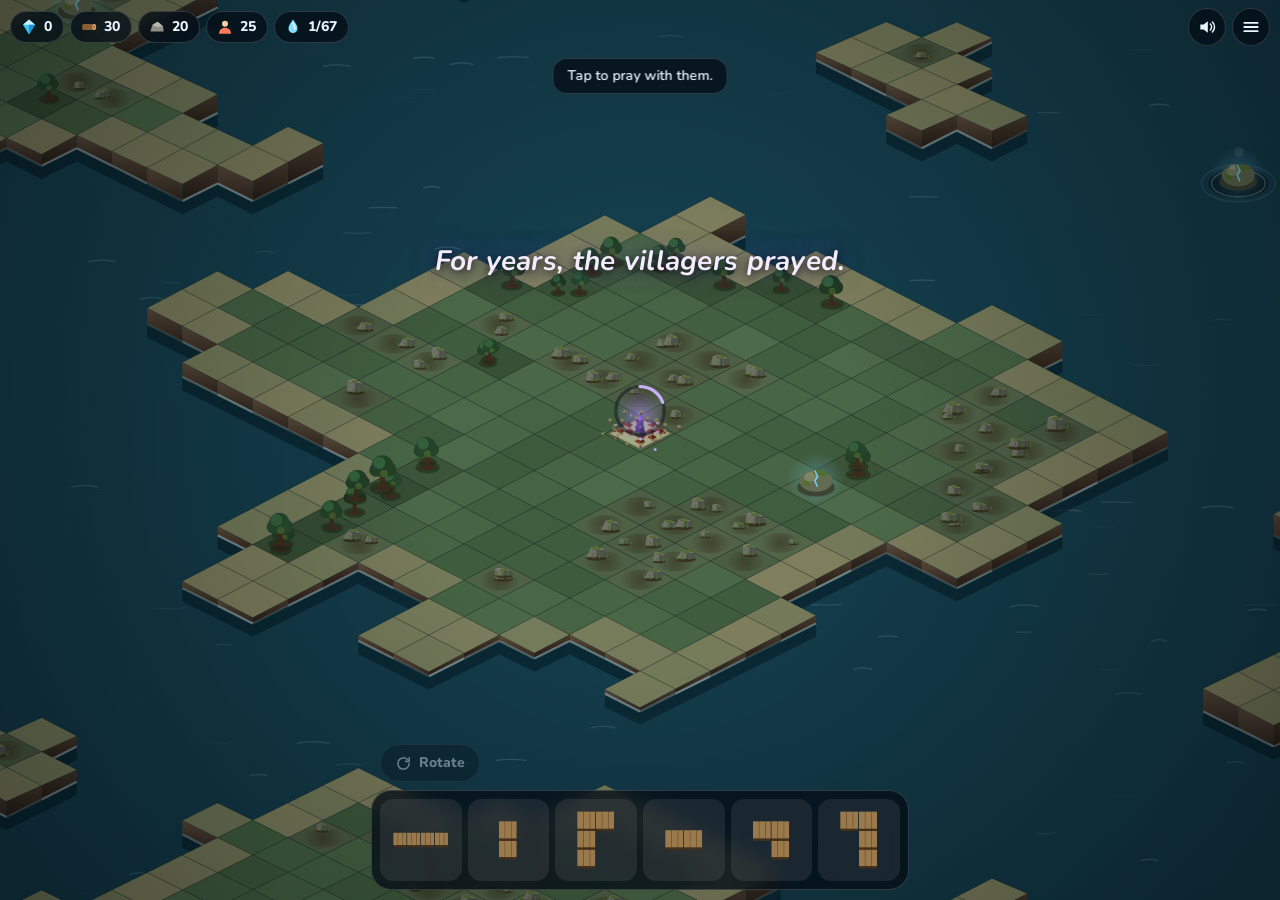
==== commit 184f398b: "Driftspan: bigger 128x128 map, islands of any size, Obelisk of the Protector outposts Other islands " ====
--- a/driftspan/index.html
+++ b/driftspan/index.html
@@ -240,7 +240,7 @@
     </div>
     <div class="row"><label>Ambience volume</label><input type="range" id="rAmb" min="0" max="100"></div>
     <div class="row"><label>Effects volume</label><input type="range" id="rSfx" min="0" max="100"></div>
-    <p class="tips">Tap The Protector to select him, then tap ground or bridge to walk him there. He commands the tiny villagers: drag bridge pieces within his reach and they build them plank by plank, each plank costing 3 wood and 2 stone. If he falls into the sea he is hurt; lose all his health and he is gone. An island is only yours once a temple stands on it, and a temple can only be raised on the island where the villagers live. Drag a piece onto open water so it touches an island you own, or bridges leading off one. Geysers burst up from the sea; a bridge next to one lets workers collect. Planks on a route from home to a geyser stay in repair. Planks off a route start to crack after about a minute and fall after about five, unless you build onto them; tap a cracked plank to mend it for 100 crystal power. Pinch or scroll to zoom, drag to look around. The game opens with the villagers praying at their obelisk until a Protector rises from the swamp (tap to pray with them). Every geyser starts sealed under stone: stand The Protector beside one and choose Bust open geyser (or press E) and he smashes it free with his spiked club; only then can anyone harvest it. The home geyser is his alone: choose Collect crystal, then carry it back to the village. Each crystal is worth 200 crystal power. Automatons can also be ordered to Mine crystals from any geyser they can reach. Tap the village to build a Swamp Automaton for 400. The villagers bolt it together and three of them crew it; tap it and order it to cut trees or mine rock on land you own. Chopped trees grow back from their stumps; quarried stone is gone for good. Desktop: WASD or the arrow keys walk The Protector, R rotates, 1-6 pick a piece.</p>
+    <p class="tips">Tap The Protector to select him, then tap ground or bridge to walk him there. He commands the tiny villagers: drag bridge pieces within his reach and they build them plank by plank, each plank costing 3 wood and 2 stone. If he falls into the sea he is hurt; lose all his health and he is gone. An island is only yours once a temple stands on it, and a temple can only be raised on the island where the villagers live. Once your bridges reach another island, walk The Protector there and choose Raise obelisk: for 12 wood and 24 stone the villagers raise an Obelisk of the Protector, which claims that island so you can bridge onward from it and harvest its groves and stone. Drag a piece onto open water so it touches an island you own, or bridges leading off one. Geysers burst up from the sea; a bridge next to one lets workers collect. Planks on a route from home to a geyser or a claimed island stay in repair. Planks off a route start to crack after about a minute and fall after about five, unless you build onto them; tap a cracked plank to mend it for 100 crystal power. Pinch or scroll to zoom, drag to look around. The game opens with the villagers praying at their obelisk until a Protector rises from the swamp (tap to pray with them). Every geyser starts sealed under stone: stand The Protector beside one and choose Bust open geyser (or press E) and he smashes it free with his spiked club; only then can anyone harvest it. The home geyser is his alone: choose Collect crystal, then carry it back to the village. Each crystal is worth 200 crystal power. Automatons can also be ordered to Mine crystals from any geyser they can reach. Tap the village to build a Swamp Automaton for 400. The villagers bolt it together and three of them crew it; tap it and order it to cut trees or mine rock on land you own. Chopped trees grow back from their stumps; quarried stone is gone for good. Desktop: WASD or the arrow keys walk The Protector, R rotates, 1-6 pick a piece.</p>
     <div class="btns"><button class="btn" id="newMap">New map</button><button class="btn primary" id="closeMenu">Done</button></div>
   </div>
 </div>
@@ -252,7 +252,7 @@
 /* ============================================================
    Constants & helpers
    ============================================================ */
-const TW=64, TH=32, LH=14, BH=11, MW=96, MH=96, NSLOT=6, MAXW=154, LIFT=56;
+const TW=64, TH=32, LH=14, BH=11, MW=128, MH=128, NSLOT=6, MAXW=154, LIFT=56;
 const DIRS=[[1,0],[-1,0],[0,1],[0,-1]];
 const clamp=(v,a,b)=>Math.max(a,Math.min(b,v));
 const lerp=(a,b,t)=>a+(b-a)*t;
@@ -521,7 +521,7 @@
 let VW=0,VH=0,DPR=1;
 const cam={x:0,y:0,z:1};
 const waves=[];
-for(let i=0;i<2000;i++)waves.push({x:rnd(.3,MW-.3),y:rnd(.3,MH-.3),len:rnd(14,30),sp:rnd(.6,1.4),ph:rnd(0,6.28),ang:rnd(-1,1)});
+for(let i=0;i<2800;i++)waves.push({x:rnd(.3,MW-.3),y:rnd(.3,MH-.3),len:rnd(14,30),sp:rnd(.6,1.4),ph:rnd(0,6.28),ang:rnd(-1,1)});
 
 const isLand=(x,y)=>inB(x,y)&&land[idx(x,y)]===1;
 const isSolid=(x,y)=>inB(x,y)&&(land[idx(x,y)]===1||bridges[idx(x,y)]!==null);
@@ -566,16 +566,18 @@
   /* home island: random size and position */
   const hb=blobCells(150+Math.floor(rng()*70),rng);
   let hcx=0,hcy=0; for(const c of hb){hcx+=c[0];hcy+=c[1];} hcx/=hb.length; hcy/=hb.length;
-  const hox=Math.round(26+rng()*(MW-52)-hcx),hoy=Math.round(26+rng()*(MH-52)-hcy);
+  const hox=Math.round(34+rng()*(MW-68)-hcx),hoy=Math.round(34+rng()*(MH-68)-hcy);
   commit(hb.map(c=>[c[0]+hox,c[1]+hoy]),true);
   /* other land: organic blobs laid out in one of three styles */
   const style=['scattered','chain','clusters'][Math.floor(rng()*3)];
-  const target=(style==='clusters'?62:50)+Math.floor(rng()*14);
-  const sizes=[2,3,4,5,6,8,10,14,18,24,32,40,55,70,90];
+  const target=(style==='clusters'?96:80)+Math.floor(rng()*22);
+  /* any size at all: log-uniform from a two-cell rock to a sprawling landmass, so there are
+     plenty of skerries but also a few islands bigger than home */
+  const isleSize=()=>Math.max(2,Math.round(2*Math.pow(160,Math.pow(rng(),.9))));
   let tries=0,fails=0;
   while(islands.length<target+1&&tries<20000){
     tries++;
-    const n=sizes[Math.floor(rng()*sizes.length)],cells=blobCells(n,rng);
+    const n=isleSize(),cells=blobCells(n,rng);
     let cx=0,cy=0; for(const c of cells){cx+=c[0];cy+=c[1];} cx/=cells.length; cy/=cells.length;
     let ox,oy;
     if(rng()<.2){
@@ -633,10 +635,10 @@
     /* a modest spring: enough to fund a first automaton or two, not a fortune */
     const hg=geysers[geysers.length-1]; hg.cap=hg.stock=8; hg.regen=.06; hg.home=true;
   }
-  const seaN=28+Math.floor(rng()*10);
-  for(let k=0;k<seaN;k++)placeSea(k<2?[7,12]:[10,190],7);
+  const seaN=46+Math.floor(rng()*14);
+  for(let k=0;k<seaN;k++)placeSea(k<2?[7,12]:[10,250],7);
   const cand=islands.filter(o=>!o.home&&o.cells.length>=8).sort(()=>rng()-.5);
-  let nl=6+Math.floor(rng()*5);
+  let nl=10+Math.floor(rng()*7);
   for(const o of cand){
     if(nl<=0)break;
     const pool=o.cells.filter(i=>hd(i%MW,(i/MW)|0)>=12); if(!pool.length)continue;
@@ -645,10 +647,10 @@
     if(geysers.some(g=>Math.abs(g.x-ax)+Math.abs(g.y-ay)<5))continue;
     addG(ax,ay,true); nl--;
   }
-  while(geysers.length<20){if(!placeSea([7,190],3))break;}
+  while(geysers.length<34){if(!placeSea([7,250],3))break;}
   bake();
   computeNetwork(true);
-  selP=false; placingTemple=false; templeGhost=null; temples=[]; houses=[]; autos=[]; selA=null; vOpen=false; plans=new Map(); gameOver=false;
+  selP=false; placingTemple=false; placeKind='temple'; templeGhost=null; temples=[]; houses=[]; autos=[]; selA=null; vOpen=false; plans=new Map(); gameOver=false;
   decor[home.idx]=0;
   /* the game opens with the village on its knees at the obelisk, praying for a Protector */
   summon={t:0,faith:0,phase:'pray',chant:0};
@@ -795,6 +797,7 @@
     if(g.land)addE(v,isl[idx(g.x,g.y)]);
     else for(const d of DIRS){const nx=g.x+d[0],ny=g.y+d[1];if(inB(nx,ny)&&passable(idx(nx,ny)))addE(v,nodeOf(idx(nx,ny)));}
   });
+  for(const o of islands)if(o.owned&&!o.home&&o.linked)terms.push(o.id);
   return{adj,s:isl[home.idx],terms,NI,NB};
 }
 function essentialSet(G){
@@ -839,7 +842,13 @@
 }
 function inReach(x,y){return prot&&Math.max(Math.abs(x+.5-prot.x),Math.abs(y+.5-prot.y))<=REACH+.5;}
 /* '' when a temple can go here, otherwise why not */
+/* the outpost raised on any other island: an Obelisk of the Protector */
+const OB_WOOD=12,OB_STONE=24;
+let placeKind='temple';
+const isOb=t=>t.kind==='obelisk';
+function structName(k){return k==='obelisk'?'obelisk':'temple';}
 function templeWhy(x,y){
+  if(placeKind==='obelisk')return obeliskWhy(x,y);
   if(!inB(x,y))return 'ground';
   const id=isl[idx(x,y)];
   for(let dy=0;dy<2;dy++)for(let dx=0;dx<2;dx++){
@@ -851,12 +860,31 @@
   if(!villagersOn(id))return 'villagers';
   return '';
 }
+function obeliskWhy(x,y){
+  if(!inB(x,y))return 'oground';
+  const id=isl[idx(x,y)];
+  for(let dy=0;dy<2;dy++)for(let dx=0;dx<2;dx++){
+    const cx=x+dx,cy=y+dy; if(!inB(cx,cy))return 'oground';
+    const i=idx(cx,cy); if(!land[i]||isl[i]!==id||geyserAt[i]>=0||onTempleAt(cx,cy))return 'oground';
+    if(!inReach(cx,cy))return 'reach';
+  }
+  if(temples.some(t=>t.isl===id))return 'otaken';
+  if(villagersOn(id))return 'ovillage';
+  if(!islands[id].linked)return 'cutoff';
+  if(wood<OB_WOOD||stone<OB_STONE)return 'ocost';
+  return '';
+}
 function templeOK(x,y){return !templeWhy(x,y);}
 const TEMPLE_WHY={
   ground:'The temple needs a 2 by 2 patch of open ground on one island, off the village and geysers.',
   reach:'That spot is beyond The Protector\'s reach. Walk him closer first.',
   taken:'This island already has its temple.',
-  villagers:'A temple can only be raised on the island where the villagers live, beside their village.'};
+  villagers:'A temple can only be raised on the island where the villagers live, beside their village. Elsewhere, raise an Obelisk of the Protector.',
+  oground:'The obelisk needs a 2 by 2 patch of open ground on one island, off any geyser.',
+  otaken:'The Protector already watches over this island.',
+  ovillage:'The village island takes a temple, not an obelisk.',
+  cutoff:'The villagers cannot reach this island yet. Bridge it to home so they can walk out and raise the obelisk.',
+  ocost:'An Obelisk of the Protector takes '+OB_WOOD+' wood and '+OB_STONE+' stone. Have an automaton cut and quarry more.'};
 function setTempleGhostAt(px,py,touch){
   /* pointer lands on the ground plane at island height; centre the 2x2 under it */
   const wx=(px-VW/2)/cam.z+cam.x,wy=(py-(touch?LIFT:0)-VH/2)/cam.z+cam.y;
@@ -867,12 +895,14 @@
   if(!templeGhost)return;
   const why=templeWhy(templeGhost.x,templeGhost.y);
   if(why){AU.bonk();toast(TEMPLE_WHY[why],4200);return;}
-  const temple={x:templeGhost.x,y:templeGhost.y,state:'site',prog:0,isl:isl[idx(templeGhost.x,templeGhost.y)]};
+  const kind=placeKind;
+  const temple={x:templeGhost.x,y:templeGhost.y,state:'site',prog:0,isl:isl[idx(templeGhost.x,templeGhost.y)],kind};
+  if(kind==='obelisk'){wood-=OB_WOOD;stone-=OB_STONE;}
   temples.push(temple);
-  templeGhost=null; placingTemple=false;
+  templeGhost=null; placingTemple=false; placeKind='temple';
   for(let dy=0;dy<2;dy++)for(let dx=0;dx<2;dx++)decor[idx(temple.x+dx,temple.y+dy)]=0;
   for(const w of workers)if(w.state==='idle')w.t=Math.min(w.t,.1+Math.random()*.6);
-  AU.thunk(); toast('The Protector commands it. The villagers stream out to raise the temple.',4000);
+  AU.thunk(); toast(kind==='obelisk'?'The Protector plants his club in the soil. The villagers march out to raise his obelisk.':'The Protector commands it. The villagers stream out to raise the temple.',4000);
   selP=false; updateCmd();
 }
 function completeTemple(temple,w){
@@ -883,8 +913,9 @@
   computeNetwork(true);
   AU.link();
   for(let k=0;k<24;k++)addP({x:temple.x+1+rnd(-.8,.8),y:temple.y+1+rnd(-.8,.8),z:landZ(temple.x+1,temple.y+1)+20,vx:rnd(-.4,.4),vy:rnd(-.4,.4),vz:rnd(30,70),g:40,life:rnd(1,1.8),s0:3,s1:.5,a:.95,c:PLAYER});
-  floatText(temple.x+1,temple.y+1,landZ(temple.x+1,temple.y+1)+50,'The temple stands','#ffffff');
+  floatText(temple.x+1,temple.y+1,landZ(temple.x+1,temple.y+1)+50,isOb(temple)?'The obelisk wakes':'The temple stands','#ffffff');
   floatText(temple.x+1,temple.y+1,landZ(temple.x+1,temple.y+1)+34,'Island claimed','#e2d6ff');
+  if(isOb(temple)){toast('The Obelisk of the Protector wakes. This island is yours: bridge onward from its shores, and set automatons to its groves and stone.',6500);return;}
   toast(first?'The temple stands and the island is yours. Bridges can now be built out from its shores.':'The temple stands and this island is yours. You can bridge onward from here.',6000);
 }
 function houseAt(i){for(const h of houses)if(h.i===i)return h;return null;}
@@ -1482,7 +1513,7 @@
       const temple=w.tp;
       if(!temple||temple.state==='built'){w.task='';w.state='idle';w.t=.4;break;}
       w.phase+=dt*14; w.tinkT-=dt;
-      temple.prog=Math.min(1,temple.prog+dt/(90*Math.sqrt(Math.max(1,temple.nb||1))));
+      temple.prog=Math.min(1,temple.prog+dt/((isOb(temple)?60:90)*Math.sqrt(Math.max(1,temple.nb||1))));
       /* swarm over the works: some scale the walls, the rest scramble about on top */
       if(w.su==null){
         if(Math.random()<.45){w.climb=0;const r=Math.random()<.5;w.su=r?1.85:rnd(.2,1.8);w.sv=r?rnd(.2,1.8):1.85;}
@@ -2023,14 +2054,54 @@
   drawObelisk(x+.5,y+.5,zc);
   ctx.lineWidth=1;
 }
+/* Obelisk of the Protector: a stepped, moss-cut plinth, a tall violet-veined needle,
+   his spiked club carved into its face and a crystal heart burning at the tip */
+function drawOutpost(t){
+  const x=t.x,y=t.y,z0=landZ(x+1,y+1),z=cam.z,cx=x+1,cy=y+1;
+  ell(cx,cy,1,z0,'rgba(0,0,0,.2)');
+  box(x+.15,y+.15,x+1.85,y+1.85,z0,z0+3,'#6f7a55','#55603f','#454f33');
+  box(x+.4,y+.4,x+1.6,y+1.6,z0+3,z0+6,'#7d8a5f','#5f6b46','#4d5738');
+  /* rune stones at the four corners, glowing faintly */
+  const pul=.5+.5*Math.sin(time*2+t.x);
+  for(const c of [[.27,.27],[1.73,.27],[1.73,1.73],[.27,1.73]]){
+    box(x+c[0]-.07,y+c[1]-.07,x+c[0]+.07,y+c[1]+.07,z0+3,z0+7,'#5c6648','#4a5338','#3c442d');
+    const q=P(x+c[0],y+c[1],z0+7.5); ctx.fillStyle='rgba(180,140,255,'+(.4+.4*pul).toFixed(2)+')'; ctx.beginPath(); ctx.arc(q[0],q[1],1.6*z,0,6.2832); ctx.fill();
+  }
+  const b=.3,tp=.13,H=56,zb=z0+6;
+  const B=[P(cx-b,cy-b,zb),P(cx+b,cy-b,zb),P(cx+b,cy+b,zb),P(cx-b,cy+b,zb)],U=[P(cx-tp,cy-tp,zb+H),P(cx+tp,cy-tp,zb+H),P(cx+tp,cy+tp,zb+H),P(cx-tp,cy+tp,zb+H)];
+  poly([B[3],B[2],U[2],U[3]],mixc(PLAYER_D,'#3a4429',.45));
+  poly([B[1],B[2],U[2],U[1]],mixc(PLAYER_D,'#1d2416',.6));
+  /* the club, carved down the front face */
+  ctx.strokeStyle='rgba(206,184,255,'+(.45+.4*pul).toFixed(2)+')'; ctx.lineWidth=Math.max(1,1.5*z); ctx.beginPath();
+  {const a=P(cx,cy+b-(b-tp)*.15,zb+6),c=P(cx,cy+b-(b-tp)*.75,zb+33);ctx.moveTo(a[0],a[1]);ctx.lineTo(c[0],c[1]);
+   const hd=P(cx,cy+b-(b-tp)*.8,zb+36);ctx.moveTo(hd[0]+3*z,hd[1]);ctx.arc(hd[0],hd[1],3*z,0,6.2832);
+   for(const s of [-1,1]){ctx.moveTo(hd[0]+s*3*z,hd[1]);ctx.lineTo(hd[0]+s*5.5*z,hd[1]-1.5*z);}
+   ctx.moveTo(hd[0],hd[1]-3*z);ctx.lineTo(hd[0],hd[1]-5.5*z);}
+  ctx.stroke();
+  /* veins of the Protector's colour up the side */
+  ctx.strokeStyle='rgba(157,123,255,.55)'; ctx.lineWidth=Math.max(1,z); ctx.beginPath();
+  {const a=P(cx+b,cy-b*.3,zb+4),c=P(cx+tp,cy+tp*.2,zb+H*.8);ctx.moveTo(a[0],a[1]);ctx.quadraticCurveTo((a[0]+c[0])/2+2*z,(a[1]+c[1])/2,c[0],c[1]);} ctx.stroke(); ctx.lineWidth=1;
+  /* moss and a hanging vine */
+  ctx.fillStyle='rgba(70,100,44,.85)'; for(const c of [[.5,1.62],[1.45,1.6],[1.62,.7]]){const q=P(x+c[0],y+c[1],z0+6);ctx.beginPath();ctx.ellipse(q[0],q[1],4*z,1.8*z,0,0,6.2832);ctx.fill();}
+  const tip=P(cx,cy,zb+H+9);
+  poly([tip,U[3],U[2]],mixc(PLAYER,'#ffffff',.2*pul));
+  poly([tip,U[1],U[2]],PLAYER);
+  const gR=(24+10*pul)*z,gr=ctx.createRadialGradient(tip[0],tip[1],0,tip[0],tip[1],gR);
+  gr.addColorStop(0,'rgba(190,150,255,'+(.55+.3*pul).toFixed(2)+')'); gr.addColorStop(1,'rgba(190,150,255,0)');
+  ctx.fillStyle=gr; ctx.beginPath(); ctx.arc(tip[0],tip[1],gR,0,6.2832); ctx.fill();
+  /* motes drift up from it now and then */
+  if(Math.random()<.04)addP({x:cx+rnd(-.2,.2),y:cy+rnd(-.2,.2),z:zb+H,vx:rnd(-.05,.05),vy:rnd(-.05,.05),vz:rnd(8,16),g:0,life:rnd(1.2,2),s0:1.6,s1:.3,a:.8,c:'#c9b4ff'});
+}
 function drawTemple(temple){
   const x=temple.x,y=temple.y,z0=landZ(x+1,y+1),z=cam.z;
+  if(temple.state==='built'&&isOb(temple)){drawOutpost(temple);return;}
   if(temple.state!=='built'){
     /* building site: stakes, rope outline, rising stone and scaffold */
     const k=temple.prog;
     ctx.strokeStyle='rgba(255,255,255,.75)'; ctx.lineWidth=Math.max(1,1.4*z);
     poly([P(x+.1,y+.1,z0),P(x+1.9,y+.1,z0),P(x+1.9,y+1.9,z0),P(x+.1,y+1.9,z0)],null,ctx.strokeStyle);
-    if(k>0)box(x+.15,y+.15,x+1.85,y+1.85,z0,z0+k*16,'#7d8a5c','#5f6b43','#4e5836');
+    if(k>0){if(isOb(temple)){box(x+.4,y+.4,x+1.6,y+1.6,z0,z0+Math.min(6,k*18),'#7d8a5c','#5f6b43','#4e5836');if(k>.33)box(x+.74,y+.74,x+1.26,y+1.26,z0+6,z0+6+(k-.33)*80,mixc(PLAYER_D,'#3a4429',.45),mixc(PLAYER_D,'#3a4429',.45),mixc(PLAYER_D,'#1d2416',.6));}
+      else box(x+.15,y+.15,x+1.85,y+1.85,z0,z0+k*16,'#7d8a5c','#5f6b43','#4e5836');}
     ctx.strokeStyle='#7b5730'; ctx.lineWidth=Math.max(1,1.8*z); ctx.beginPath();
     for(const c of [[.1,.1],[1.9,.1],[1.9,1.9],[.1,1.9]]){const p0=P(x+c[0],y+c[1],z0),p1=P(x+c[0],y+c[1],z0+8+k*20);ctx.moveTo(p0[0],p0[1]);ctx.lineTo(p1[0],p1[1]);}
     ctx.stroke(); ctx.lineWidth=1;
@@ -2314,7 +2385,8 @@
   const g=templeGhost,ok=g.valid,z0=inB(g.x+1,g.y+1)?landZ(g.x+1,g.y+1)+2:LH+2;
   ctx.lineWidth=Math.max(1,1.6*cam.z);
   poly([P(g.x,g.y,z0),P(g.x+2,g.y,z0),P(g.x+2,g.y+2,z0),P(g.x,g.y+2,z0)],ok?'rgba(143,92,255,.45)':'rgba(255,110,110,.45)','rgba(255,255,255,.9)');
-  if(ok){const pk=P(g.x+1,g.y+1,z0+30);poly([pk,P(g.x+.4,g.y+1.6,z0),P(g.x+1.6,g.y+1.6,z0),P(g.x+1.6,g.y+.4,z0)],'rgba(143,92,255,.35)');}
+  if(ok&&placeKind==='obelisk'){const pk=P(g.x+1,g.y+1,z0+52);poly([pk,P(g.x+.74,g.y+1.26,z0),P(g.x+1.26,g.y+1.26,z0),P(g.x+1.26,g.y+.74,z0)],'rgba(143,92,255,.35)');}
+  else if(ok){const pk=P(g.x+1,g.y+1,z0+30);poly([pk,P(g.x+.4,g.y+1.6,z0),P(g.x+1.6,g.y+1.6,z0),P(g.x+1.6,g.y+.4,z0)],'rgba(143,92,255,.35)');}
   ctx.lineWidth=1;
 }
 function drawFx(){
@@ -2438,10 +2510,12 @@
   const tb=$('cmdTemple');
   $('cmdHp').style.display=placingTemple?'none':'';
   if(prot)$('cmdHp').firstChild.style.width=Math.round(100*prot.hp/prot.max)+'%';
-  if(placingTemple){$('cmdWho').textContent='Tap ground near The Protector to place the temple';tb.style.display='none';$('cmdCollect').style.display='none';$('cmdClose').textContent='Cancel';}
+  if(placingTemple){$('cmdWho').textContent='Tap ground near The Protector to place the '+structName(placeKind);tb.style.display='none';$('cmdCollect').style.display='none';$('cmdClose').textContent='Cancel';}
   else{
     $('cmdWho').textContent='The Protector';
-    {const pi=protIsl();tb.style.display=pi>=0&&!summon&&!temples.some(t=>t.isl===pi)?'':'none';} $('cmdClose').textContent='Done';
+    {const pi=protIsl(),vil=villagersOn(pi),homeUp=temples.some(t=>t.state==='built'&&!isOb(t));
+     tb.style.display=pi>=0&&!summon&&!temples.some(t=>t.isl===pi)&&(vil||homeUp)?'':'none';
+     tb.textContent=vil?'Build temple':'Raise obelisk ('+OB_WOOD+' wood, '+OB_STONE+' stone)';} $('cmdClose').textContent='Done';
     {const g=protGeyser();$('cmdCollect').style.display=g&&!prot.carry&&prot.state!=='bust'?'':'none';$('cmdCollect').textContent=g&&g.sealed?'Bust open geyser':'Collect crystal';}
   }
 }
@@ -2551,7 +2625,12 @@
 
 rotBtn.addEventListener('click',rotate);
 $('cmdCollect').addEventListener('click',()=>{protCollect();});
-$('cmdTemple').addEventListener('click',()=>{const pi=protIsl();if(pi<0||temples.some(t=>t.isl===pi))return;if(!villagersOn(pi)){AU.bonk();toast(TEMPLE_WHY.villagers,4500);return;}selP=false;placingTemple=true;templeGhost=null;AU.select();updateCmd();toast('Tap a spot on the village island. The temple takes a 2 by 2 patch of ground, and once it stands the island is yours.',4500);});
+$('cmdTemple').addEventListener('click',()=>{const pi=protIsl();if(pi<0||temples.some(t=>t.isl===pi))return;
+  if(!villagersOn(pi)){
+    if(!islands[pi].linked){AU.bonk();toast(TEMPLE_WHY.cutoff,4500);return;}
+    if(wood<OB_WOOD||stone<OB_STONE){AU.bonk();toast(TEMPLE_WHY.ocost,4500);return;}
+    selP=false;placingTemple=true;placeKind='obelisk';templeGhost=null;AU.select();updateCmd();toast('Tap open ground near The Protector. His obelisk takes a 2 by 2 patch, and once it wakes this island is yours.',4500);return;}
+  placeKind='temple';selP=false;placingTemple=true;templeGhost=null;AU.select();updateCmd();toast('Tap a spot on the village island. The temple takes a 2 by 2 patch of ground, and once it stands the island is yours.',4500);});
 $('cmdClose').addEventListener('click',()=>{selP=false;placingTemple=false;templeGhost=null;updateCmd();});
 $('overNew').addEventListener('click',()=>{newGame(Math.floor(Math.random()*1e9));});
 hireBtn.addEventListener('click',hire);
@@ -2635,7 +2714,7 @@
 if(window.__DRIFTSPAN_TEST__){
   window.__ds={buildSA,protCollect,protGo,summon:()=>summon,skipSummon:()=>{if(summon)summon.faith=1;},protGeyser,saOrder,frame,place:()=>place(),select,rotate,hire,canPlace,tray:()=>tray,state:()=>({autos,wood,stone,harv,res,stumps,crystals,collected,workers,bridges,geysers,islands,linkedCount,home,net,ownNet,land,falling,parts,temples,temple:temples[0]||null,houses,selP,placingTemple,plans,prot,gameOver}),
     selectProt,protGo,protAt,protFall,startTemple:()=>{placingTemple=true;updateCmd();},placeTemple:(x,y)=>{templeGhost={x,y,valid:templeOK(x,y)};tryTemple();},templeOK,templeWhy,villagersOn,tapMap,P,
-    setGhost:(cells)=>{ghost={cells,valid:canPlace(cells)};},placeWhy,decor:()=>decor,setDecay:v=>{S.decay=v;},mend,newGame,AU,cam,buildGraph,essentialSet,ess:()=>ess,setTheme:v=>{S.theme=v;T=THEMES[v];bake();drawAllSlots();AU.applyTheme();}};
+    setGhost:(cells)=>{ghost={cells,valid:canPlace(cells)};},placeWhy,setRes:(w,st)=>{wood=w;stone=st;},forceBridge:cells=>{for(const i of cells)buildPlank(i);},decor:()=>decor,setDecay:v=>{S.decay=v;},mend,newGame,AU,cam,buildGraph,essentialSet,ess:()=>ess,setTheme:v=>{S.theme=v;T=THEMES[v];bake();drawAllSlots();AU.applyTheme();}};
 }
 })();
 </script>
